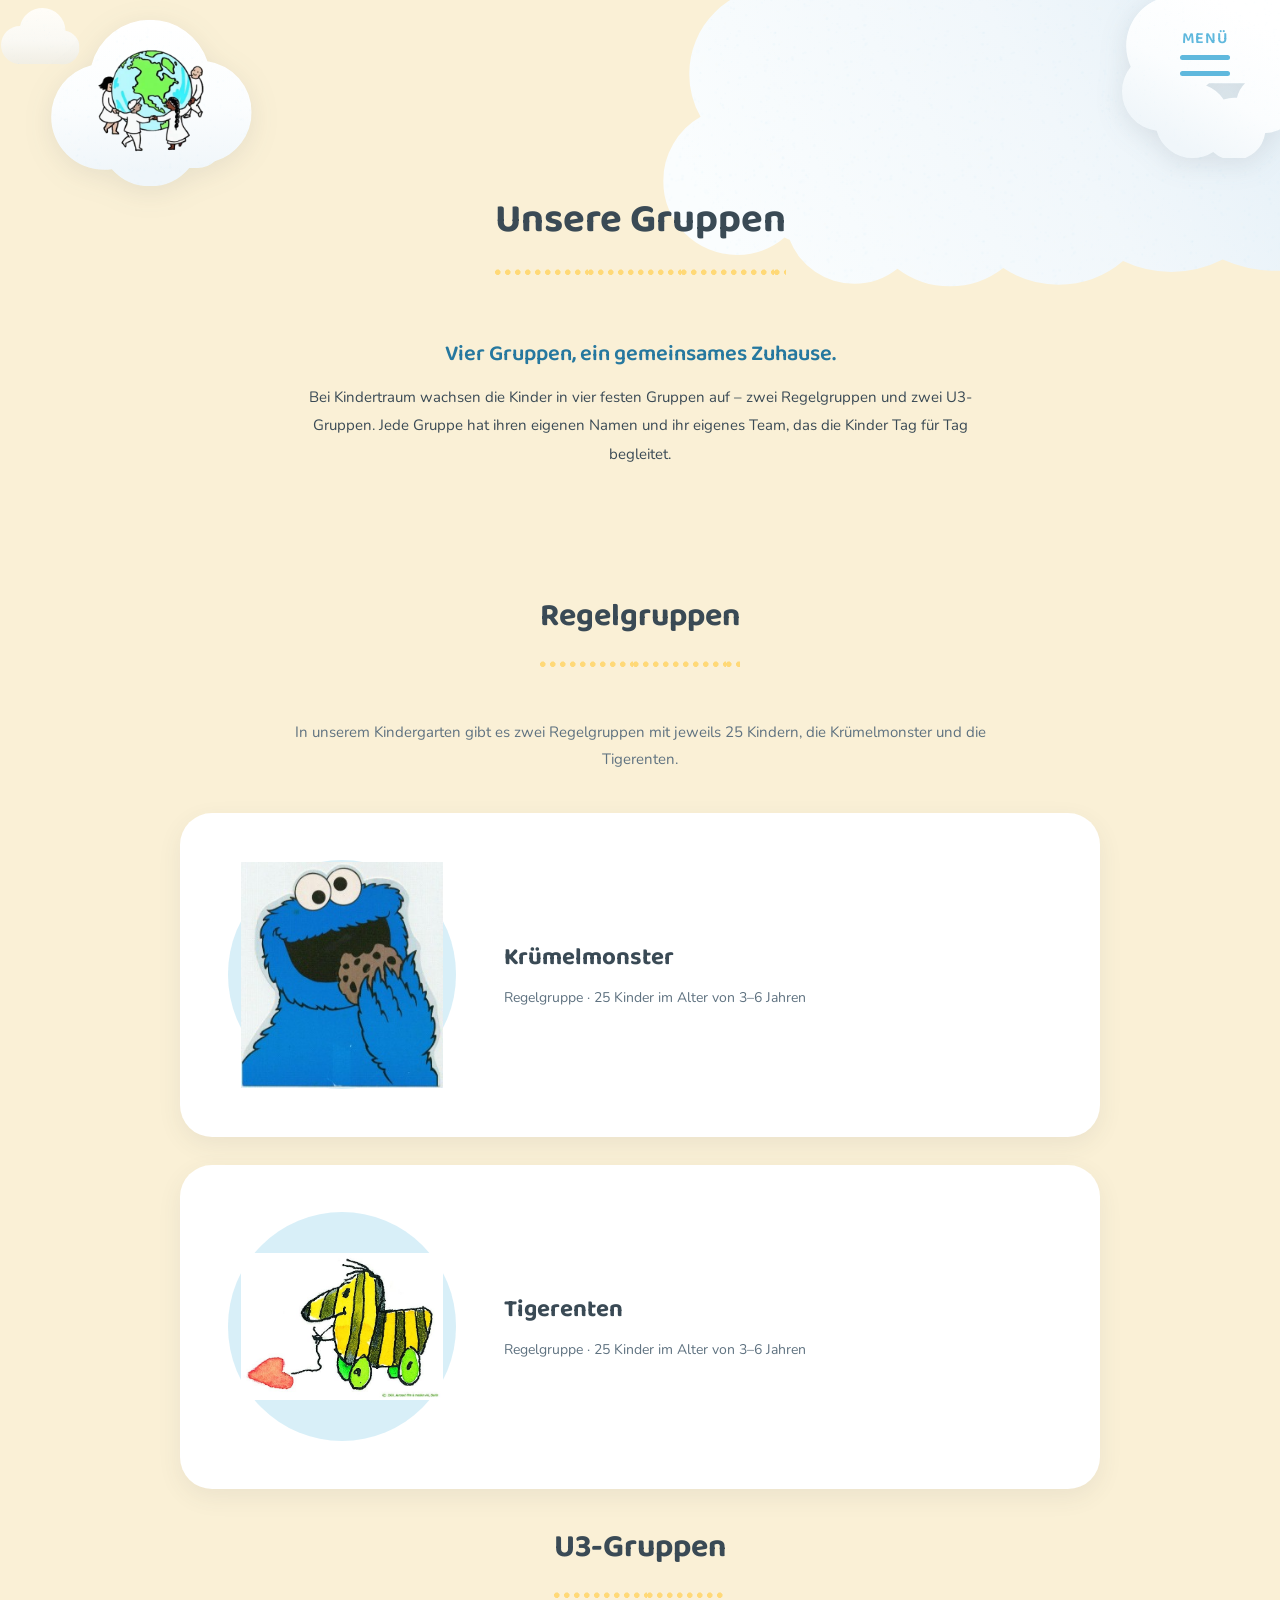
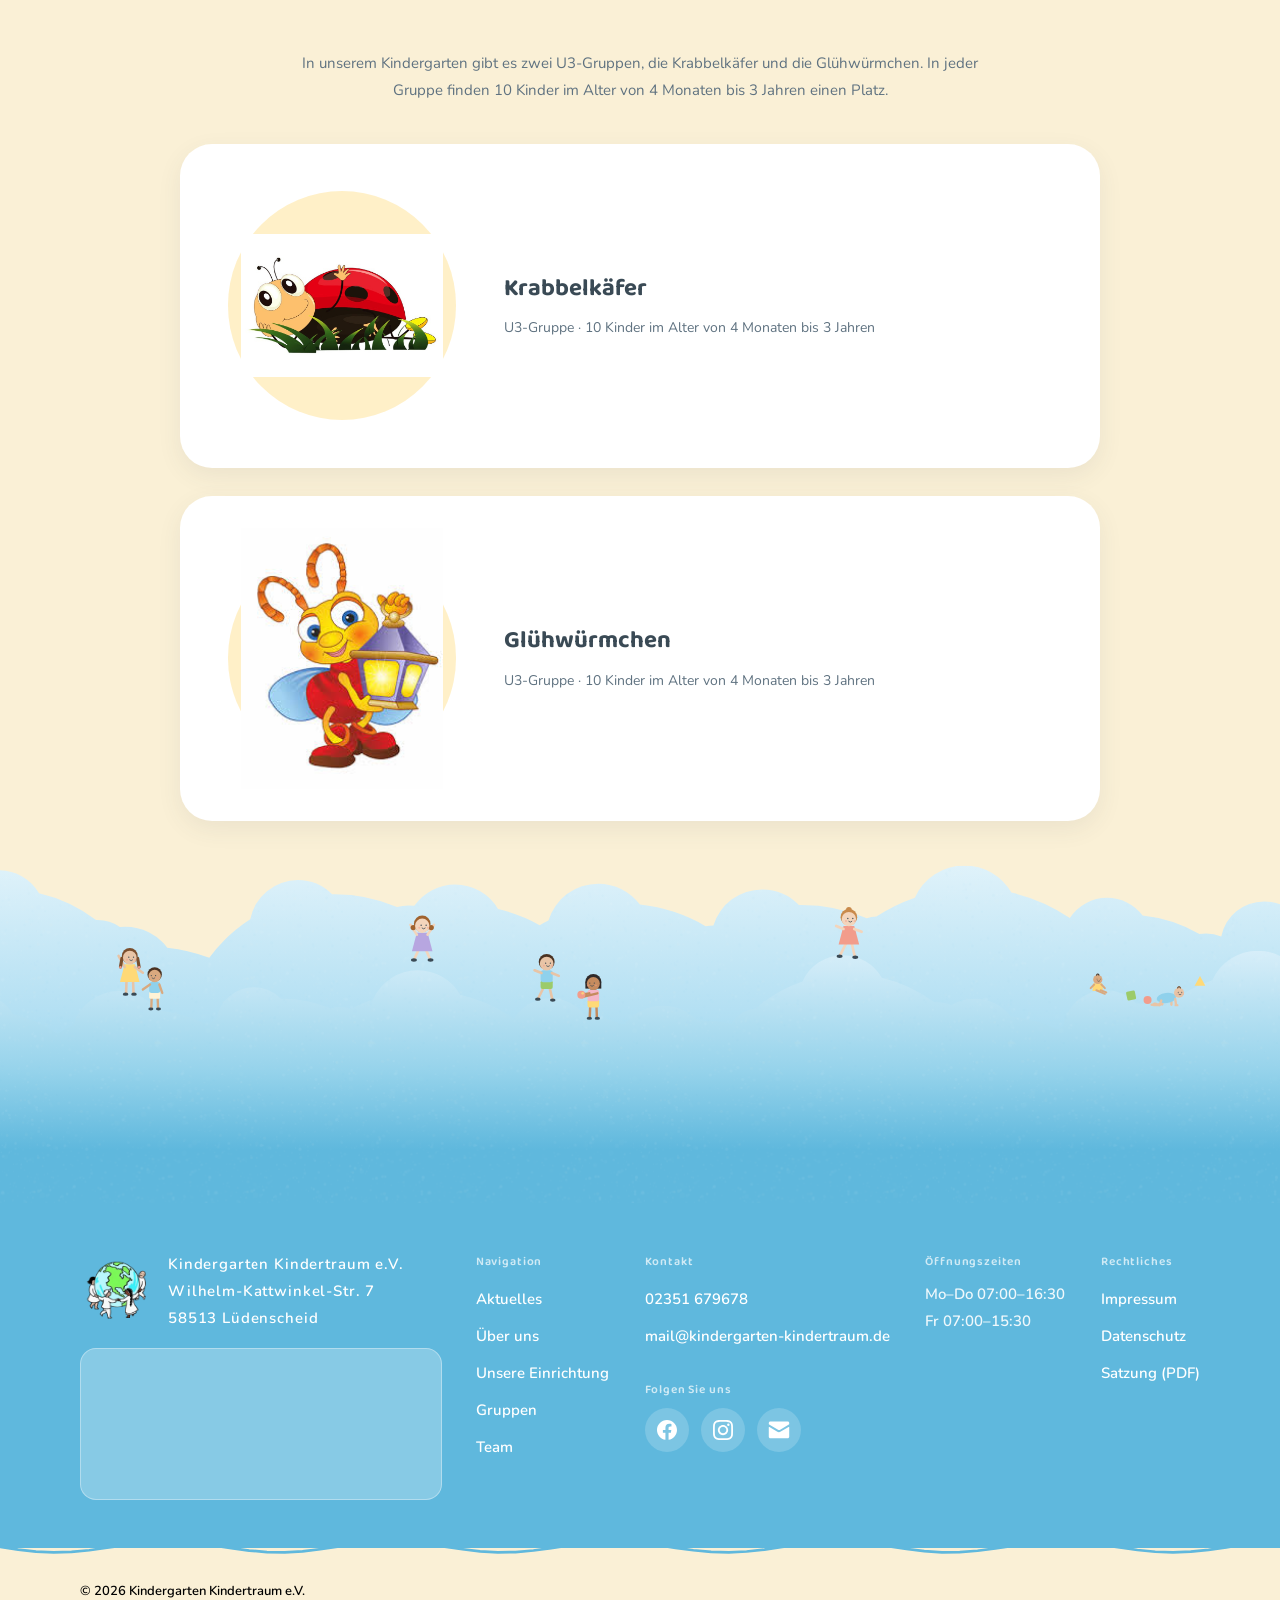
==== gruppen.html @ 6c8d8805 "Vorschau aktualisieren: neue Seite "Gruppen" + Navigation Co-Authored-By: Claude Sonnet 5 <noreply@a" ====
<!DOCTYPE html>
<html lang="de">
<head prefix="og: http://ogp.me/ns#">
<meta charset="utf-8">

<title>Unsere Gruppen | Kindergarten Kindertraum e.V. Lüdenscheid</title>

<meta name="viewport" content="width=device-width, minimum-scale=1, initial-scale=1">
<meta name="description" content="Die vier Gruppen des Kindergarten Kindertraum e.V. in Lüdenscheid: die Regelgruppen Krümelmonster und Tigerenten sowie die U3-Gruppen Krabbelkäfer und Glühwürmchen.">
<meta name="format-detection" content="telephone=no">

<meta property="og:title" content="Unsere Gruppen | Kindergarten Kindertraum e.V.">
<meta property="og:site_name" content="Kindergarten Kindertraum e.V.">
<meta property="og:description" content="Die vier Gruppen des Kindergarten Kindertraum e.V. in Lüdenscheid: die Regelgruppen Krümelmonster und Tigerenten sowie die U3-Gruppen Krabbelkäfer und Glühwürmchen.">
<meta property="og:type" content="website">
<meta property="og:locale" content="de_DE">

<link rel="preconnect" href="https://fonts.googleapis.com">
<link rel="preconnect" href="https://fonts.gstatic.com" crossorigin>
<link href="https://fonts.googleapis.com/css2?family=Baloo+2:wght@500;600;700&family=Nunito:wght@400;600;700&display=swap" rel="stylesheet">

<link rel="icon" type="image/png" href="assets/img/logo-still.png">

<!-- Vorlagen-CSS unverändert (base + about), danach die Kindertraum-Overrides -->
<link rel="stylesheet" type="text/css" media="all" href="assets/css/base.css">
<link rel="stylesheet" type="text/css" media="all" href="assets/css/page_about.css">
<link rel="stylesheet" type="text/css" media="all" href="assets/css/kindertraum.css">
<script src="assets/js/module_common.js"></script>
<script src="assets/js/kindertraum.js" defer></script>

</head>

<body>

<!-- ============================================================ -->
<!-- HEADER / Overlay-Menü  (WP-Template-Part: header)             -->
<!-- ============================================================ -->
<header id="Gh" class="Gh">
	<div class="Gh--inner">
		<div class="Gh__nav">
			<div class="Gh__nav-inner">
				<nav class="g-nav">
					<p class="symbol anm">
						<a href="index.html">
							<picture class="logo-motion"><source media="(prefers-reduced-motion: reduce)" srcset="assets/img/logo-still.png"><img src="assets/img/logo-animiert.webp" alt="Kindergarten Kindertraum e.V."></picture>
						</a>
					</p>
					<ul class="g-nav__list main">
						<li class="g-nav__li anm">
							<a href="index.html#news" class="g-nav__anchor">
								<span class="lbl">Aktuelles</span>
							</a>
						</li>
						<li class="g-nav__li anm">
							<a href="index.html#message" class="g-nav__anchor">
								<span class="lbl">Über uns</span>
							</a>
						</li>
						<li class="g-nav__li anm">
							<a href="unsere-einrichtung.html" class="g-nav__anchor">
								<span class="lbl">Unsere Einrichtung</span>
							</a>
						</li>
						<li class="g-nav__li anm current">
							<a href="gruppen.html" class="g-nav__anchor">
								<span class="lbl">Gruppen</span>
							</a>
						</li>
						<li class="g-nav__li anm">
							<a href="index.html#message" class="g-nav__anchor">
								<span class="lbl">Familienzentrum</span>
							</a>
						</li>
						<li class="g-nav__li anm">
							<a href="team.html" class="g-nav__anchor">
								<span class="lbl">Team</span>
							</a>
						</li>
					</ul>
					<ul class="g-nav__list sub anm">
						<li class="g-nav__li">
							<a href="index.html#homeMenu" class="g-nav__anchor">
								<span class="lbl">Kontakt</span>
							</a>
						</li>
						<li class="g-nav__li">
							<a href="#" class="g-nav__anchor">
								<span class="lbl">Datenschutz</span>
							</a>
						</li>
						<li class="g-nav__li">
							<a href="#" class="g-nav__anchor">
								<span class="lbl">Impressum</span>
							</a>
						</li>
						<li class="g-nav__li">
							<a href="https://kindergarten-kindertraum.de/wp-content/uploads/2018/04/Satzung-2015.pdf" target="_blank" rel="noopener" class="g-nav__anchor">
								<span class="lbl">Satzung</span>
							</a>
						</li>
					</ul>
				</nav>
			</div>
		</div>
	</div>
	<div class="site-subheader">
		<a href="index.html" class="site-subheader__anchor no-deco">
			<div class="logo-wrap" role="banner">
				<p class="site-name">
					<picture class="logo-motion"><source media="(prefers-reduced-motion: reduce)" srcset="assets/img/logo-still.png"><img src="assets/img/logo-animiert.webp" alt="Kindergarten Kindertraum e.V."></picture>
				</p>
			</div>
		</a>
	</div>
	<p class="menu__button">
		<a title="Menü" data-toggle-target="gh">
			<span class="menuButton__icon">
				<span class="btn__txt defaultTxt">Menü</span>
				<span class="btn__txt openTxt">Schließen</span>
				<span class="menuLineWrap">
					<span class="menu__line"></span>
				</span>
			</span>
		</a>
	</p>
	<div class="overlay_bk"></div>
</header>

<!-- ============================================================ -->
<!-- LOADER (nur Logo, weiches Fade – keine Buchstabenbilder)      -->
<!-- ============================================================ -->
<div class="loader-outer">
	<div class="loader">
		<div class="mark">
			<picture class="logo-motion"><source media="(prefers-reduced-motion: reduce)" srcset="assets/img/logo-still.png"><img src="assets/img/logo-animiert.webp" alt="" class="loader__logo"></picture>
		</div>
	</div>
</div>

<main id="main" class="main-wrapper" role="main">
	<div class="deco__tr"><img src="assets/img/clouds/cloud-deco-tr.svg" alt=""></div>
	<div class="deco__tl"><img src="assets/img/clouds/cloud-deco-tl.svg" alt=""></div>
	<div class="deco__ml"><img src="assets/img/clouds/cloud-small.svg" alt=""></div>
	<div class="local-contents">

		<!-- ============================================================ -->
		<!-- Seitentitel  (WP-Template-Part: page-title)                    -->
		<!-- ============================================================ -->
		<div class="pageTitleContents">
			<h1 class="contents__ttl h-ut">
				<span class="contents__ttl-txt">Unsere Gruppen</span>
			</h1>
		</div>

		<div class="team-intro w-state">
			<p class="team-intro__sub">Vier Gruppen, ein gemeinsames Zuhause.</p>
			<p class="team-intro__txt">Bei Kindertraum wachsen die Kinder in vier festen Gruppen auf – zwei Regelgruppen und zwei U3-Gruppen. Jede Gruppe hat ihren eigenen Namen und ihr eigenes Team, das die Kinder Tag für Tag begleitet.</p>
		</div>

		<div class="localContentWrap">

			<!-- ============================================================ -->
			<!-- 1. REGELGRUPPEN                                                -->
			<!-- ============================================================ -->
			<div id="regelgruppen" class="groupSection block c-section--m">
				<div class="team-section__head w-state">
					<h2 class="team-section__ttl h-ut"><span class="team-section__ttl-txt">Regelgruppen</span></h2>
					<p class="team-section__lead">In unserem Kindergarten gibt es zwei Regelgruppen mit jeweils 25 Kindern, die Krümelmonster und die Tigerenten.</p>
				</div>
				<ul class="groupList w-state">
					<li class="groupTile">
						<figure class="groupTile__fig">
							<img class="groupTile__img" src="assets/img/regelgruppe/kruemelmonster.jpg" alt="Krümelmonster">
						</figure>
						<div class="groupTile__body">
							<h3 class="groupTile__name">Krümelmonster</h3>
							<p class="groupTile__meta">Regelgruppe · 25 Kinder im Alter von 3–6 Jahren</p>
						</div>
					</li>
					<li class="groupTile">
						<figure class="groupTile__fig">
							<img class="groupTile__img" src="assets/img/regelgruppe/tigerente.jpg" alt="Tigerenten">
						</figure>
						<div class="groupTile__body">
							<h3 class="groupTile__name">Tigerenten</h3>
							<p class="groupTile__meta">Regelgruppe · 25 Kinder im Alter von 3–6 Jahren</p>
						</div>
					</li>
				</ul>
			</div>

			<!-- ============================================================ -->
			<!-- 2. U3-GRUPPEN                                                  -->
			<!-- ============================================================ -->
			<div id="u3-gruppen" class="groupSection block c-section--m">
				<div class="team-section__head w-state">
					<h2 class="team-section__ttl h-ut"><span class="team-section__ttl-txt">U3-Gruppen</span></h2>
					<p class="team-section__lead">In unserem Kindergarten gibt es zwei U3-Gruppen, die Krabbelkäfer und die Glühwürmchen. In jeder Gruppe finden 10 Kinder im Alter von 4 Monaten bis 3 Jahren einen Platz.</p>
				</div>
				<ul class="groupList w-state">
					<li class="groupTile groupTile--u3">
						<figure class="groupTile__fig">
							<img class="groupTile__img" src="assets/img/regelgruppe/krabbelkaefer.jpg" alt="Krabbelkäfer">
						</figure>
						<div class="groupTile__body">
							<h3 class="groupTile__name">Krabbelkäfer</h3>
							<p class="groupTile__meta">U3-Gruppe · 10 Kinder im Alter von 4 Monaten bis 3 Jahren</p>
						</div>
					</li>
					<li class="groupTile groupTile--u3">
						<figure class="groupTile__fig">
							<img class="groupTile__img" src="assets/img/regelgruppe/gluehwuermchen.jpg" alt="Glühwürmchen">
						</figure>
						<div class="groupTile__body">
							<h3 class="groupTile__name">Glühwürmchen</h3>
							<p class="groupTile__meta">U3-Gruppe · 10 Kinder im Alter von 4 Monaten bis 3 Jahren</p>
						</div>
					</li>
				</ul>
			</div>

		</div>
	</div>
</main>

<!-- ============================================================ -->
<!-- 5. FOOTER  (WP-Template-Part: footer)                          -->
<!-- ============================================================ -->
<footer id="Gf" class="Gf">
	<figure class="ftr-illust">
		<img src="assets/img/clouds/cloud-footer.svg" alt="">
	</figure>
	<div class="Gf__inner Gf__other w-state">
		<!-- Spalte 1: Kontakt (Logo + Adresse als Einheit, Öffnungszeiten, dezente Karte) -->
		<div class="Gf__layoutblock Gf__contact">
			<div class="Gf__identity">
				<a href="index.html" class="Gf-logo__anchor Gf-logo">
					<picture class="logo-motion"><source media="(prefers-reduced-motion: reduce)" srcset="assets/img/logo-still.png"><img src="assets/img/logo-animiert.webp" alt="Kindergarten Kindertraum e.V."></picture>
				</a>
				<div class="Gf__address-tbl"><p class="Gf__address-tbl__des">Kindergarten Kindertraum e.V.<br>Wilhelm-Kattwinkel-Str. 7<br>58513 Lüdenscheid</p></div>
			</div>
			<div class="Gf__map">
				<!-- Hinweis: Google-Maps-Einbettung lädt Daten von Google – vor Live-Schaltung an die Cookie-/Consent-Lösung koppeln. -->
				<iframe class="Gf__map-frame" src="https://www.google.com/maps?q=Wilhelm-Kattwinkel-Str.+7,+58513+L%C3%BCdenscheid&amp;hl=de&amp;z=16&amp;output=embed" title="Karte: Kindergarten Kindertraum e.V., Wilhelm-Kattwinkel-Str. 7, 58513 Lüdenscheid" loading="lazy" referrerpolicy="no-referrer-when-downgrade" allowfullscreen></iframe>
			</div>
		</div>
		<!-- Spalte 2: Navigation -->
		<div class="Gf__layoutblock Gf__nav">
			<p class="Gf__section-ttl">Navigation</p>
			<ul class="Gf__nav__list">
				<li class="Gf__nav__item"><a href="index.html#news" class="Gf__nav__anchor"><span class="lbl">Aktuelles</span></a></li>
				<li class="Gf__nav__item"><a href="index.html#message" class="Gf__nav__anchor"><span class="lbl">Über uns</span></a></li>
				<li class="Gf__nav__item"><a href="unsere-einrichtung.html" class="Gf__nav__anchor"><span class="lbl">Unsere Einrichtung</span></a></li>
				<li class="Gf__nav__item"><a href="gruppen.html" class="Gf__nav__anchor"><span class="lbl">Gruppen</span></a></li>
				<li class="Gf__nav__item"><a href="team.html" class="Gf__nav__anchor"><span class="lbl">Team</span></a></li>
			</ul>
		</div>
		<!-- Spalte 3: Kontakt -->
		<div class="Gf__layoutblock Gf__contactlinks">
			<p class="Gf__section-ttl">Kontakt</p>
			<ul class="Gf__nav__list">
				<li class="Gf__nav__item"><a href="tel:+492351679678" class="Gf__nav__anchor"><span class="lbl">02351 679678</span></a></li>
				<li class="Gf__nav__item"><a href="mailto:mail@kindergarten-kindertraum.de" class="Gf__nav__anchor"><span class="lbl">mail@<wbr>kindergarten-kindertraum.de</span></a></li>
			</ul>
			<p class="Gf__section-ttl Gf__section-ttl--follow">Folgen Sie uns</p>
			<span class="Gf__social">
				<a href="#" class="Gf__social-anchor" aria-label="Facebook (Platzhalter)"><i class="icon" data-icon="icon_sns_facebook"></i></a>
				<a href="#" class="Gf__social-anchor" aria-label="Instagram (Platzhalter)"><i class="icon" data-icon="icon_sns_instagram"></i></a>
				<a href="mailto:mail@kindergarten-kindertraum.de" class="Gf__social-anchor" aria-label="E-Mail"><i class="icon" data-icon="icon_share_mail"></i></a>
			</span>
		</div>
		<!-- Spalte 4: Öffnungszeiten -->
		<div class="Gf__layoutblock Gf__hoursblock">
			<p class="Gf__section-ttl">Öffnungszeiten</p>
			<p class="Gf__hours">Mo–Do 07:00–16:30<br>Fr 07:00–15:30</p>
		</div>
		<!-- Spalte 5: Rechtliches -->
		<div class="Gf__layoutblock Gf__legal">
			<p class="Gf__section-ttl">Rechtliches</p>
			<ul class="Gf__nav__list">
				<li class="Gf__nav__item"><a href="#" class="Gf__nav__anchor"><span class="lbl">Impressum</span></a></li>
				<li class="Gf__nav__item"><a href="#" class="Gf__nav__anchor"><span class="lbl">Datenschutz</span></a></li>
				<li class="Gf__nav__item"><a href="https://kindergarten-kindertraum.de/wp-content/uploads/2018/04/Satzung-2015.pdf" target="_blank" rel="noopener" class="Gf__nav__anchor"><span class="lbl">Satzung (PDF)</span></a></li>
			</ul>
		</div>
	</div>
	<div class="marquee-wrap typo-wrap">
		<div class="decorate-line">
			<img src="assets/img/clouds/cloud-line.svg" alt="">
		</div>
		<p class="typo-copy"><small>© 2026 Kindergarten Kindertraum e.V.</small></p>
	</div>
</footer>

</body>
</html>
---- assets/css/base.css ----
﻿@import url("rubik.css");@font-face{font-family:swiper-icons;src:url("data:application/font-woff;charset=utf-8;base64, [base64]//wADZ2x5ZgAAAywAAADMAAAD2MHtryVoZWFkAAABbAAAADAAAAA2E2+eoWhoZWEAAAGcAAAAHwAAACQC9gDzaG10eAAAAigAAAAZAAAArgJkABFsb2NhAAAC0AAAAFoAAABaFQAUGG1heHAAAAG8AAAAHwAAACAAcABAbmFtZQAAA/gAAAE5AAACXvFdBwlwb3N0AAAFNAAAAGIAAACE5s74hXjaY2BkYGAAYpf5Hu/j+W2+MnAzMYDAzaX6QjD6/4//Bxj5GA8AuRwMYGkAPywL13jaY2BkYGA88P8Agx4j+/8fQDYfA1AEBWgDAIB2BOoAeNpjYGRgYNBh4GdgYgABEMnIABJzYNADCQAACWgAsQB42mNgYfzCOIGBlYGB0YcxjYGBwR1Kf2WQZGhhYGBiYGVmgAFGBiQQkOaawtDAoMBQxXjg/wEGPcYDDA4wNUA2CCgwsAAAO4EL6gAAeNpj2M0gyAACqxgGNWBkZ2D4/wMA+xkDdgAAAHjaY2BgYGaAYBkGRgYQiAHyGMF8FgYHIM3DwMHABGQrMOgyWDLEM1T9/w8UBfEMgLzE////P/5//f/V/xv+r4eaAAeMbAxwIUYmIMHEgKYAYjUcsDAwsLKxc3BycfPw8jEQA/[base64]/uznmfPFBNODM2K7MTQ45YEAZqGP81AmGGcF3iPqOop0r1SPTaTbVkfUe4HXj97wYE+yNwWYxwWu4v1ugWHgo3S1XdZEVqWM7ET0cfnLGxWfkgR42o2PvWrDMBSFj/IHLaF0zKjRgdiVMwScNRAoWUoH78Y2icB/yIY09An6AH2Bdu/UB+yxopYshQiEvnvu0dURgDt8QeC8PDw7Fpji3fEA4z/PEJ6YOB5hKh4dj3EvXhxPqH/SKUY3rJ7srZ4FZnh1PMAtPhwP6fl2PMJMPDgeQ4rY8YT6Gzao0eAEA409DuggmTnFnOcSCiEiLMgxCiTI6Cq5DZUd3Qmp10vO0LaLTd2cjN4fOumlc7lUYbSQcZFkutRG7g6JKZKy0RmdLY680CDnEJ+UMkpFFe1RN7nxdVpXrC4aTtnaurOnYercZg2YVmLN/d/gczfEimrE/fs/bOuq29Zmn8tloORaXgZgGa78yO9/cnXm2BpaGvq25Dv9S4E9+5SIc9PqupJKhYFSSl47+Qcr1mYNAAAAeNptw0cKwkAAAMDZJA8Q7OUJvkLsPfZ6zFVERPy8qHh2YER+3i/BP83vIBLLySsoKimrqKqpa2hp6+jq6RsYGhmbmJqZSy0sraxtbO3sHRydnEMU4uR6yx7JJXveP7WrDycAAAAAAAH//wACeNpjYGRgYOABYhkgZgJCZgZNBkYGLQZtIJsFLMYAAAw3ALgAeNolizEKgDAQBCchRbC2sFER0YD6qVQiBCv/H9ezGI6Z5XBAw8CBK/m5iQQVauVbXLnOrMZv2oLdKFa8Pjuru2hJzGabmOSLzNMzvutpB3N42mNgZGBg4GKQYzBhYMxJLMlj4GBgAYow/P/PAJJhLM6sSoWKfWCAAwDAjgbRAAB42mNgYGBkAIIbCZo5IPrmUn0hGA0AO8EFTQAA") format("woff");font-weight:400;font-style:normal}:root{--swiper-theme-color:#007aff}.swiper-container{margin-left:auto;margin-right:auto;position:relative;overflow:hidden;list-style:none;padding:0;z-index:1}.swiper-container-vertical>.swiper-wrapper{flex-direction:column}.swiper-wrapper{position:relative;width:100%;height:100%;z-index:1;display:flex;transition-property:transform;box-sizing:content-box}.swiper-container-android .swiper-slide,.swiper-wrapper{transform:translate3d(0px, 0, 0)}.swiper-container-multirow>.swiper-wrapper{flex-wrap:wrap}.swiper-container-multirow-column>.swiper-wrapper{flex-wrap:wrap;flex-direction:column}.swiper-container-free-mode>.swiper-wrapper{transition-timing-function:ease-out;margin:0 auto}.swiper-slide{flex-shrink:0;width:100%;height:100%;position:relative;transition-property:transform}.swiper-slide-invisible-blank{visibility:hidden}.swiper-container-autoheight,.swiper-container-autoheight .swiper-slide{height:auto}.swiper-container-autoheight .swiper-wrapper{align-items:flex-start;transition-property:transform,height}.swiper-container-3d{perspective:1200px}.swiper-container-3d .swiper-cube-shadow,.swiper-container-3d .swiper-slide,.swiper-container-3d .swiper-slide-shadow-bottom,.swiper-container-3d .swiper-slide-shadow-left,.swiper-container-3d .swiper-slide-shadow-right,.swiper-container-3d .swiper-slide-shadow-top,.swiper-container-3d .swiper-wrapper{transform-style:preserve-3d}.swiper-container-3d .swiper-slide-shadow-bottom,.swiper-container-3d .swiper-slide-shadow-left,.swiper-container-3d .swiper-slide-shadow-right,.swiper-container-3d .swiper-slide-shadow-top{position:absolute;left:0;top:0;width:100%;height:100%;pointer-events:none;z-index:10}.swiper-container-3d .swiper-slide-shadow-left{background-image:linear-gradient(to left, rgba(0,0,0,0.5), transparent)}.swiper-container-3d .swiper-slide-shadow-right{background-image:linear-gradient(to right, rgba(0,0,0,0.5), transparent)}.swiper-container-3d .swiper-slide-shadow-top{background-image:linear-gradient(to top, rgba(0,0,0,0.5), transparent)}.swiper-container-3d .swiper-slide-shadow-bottom{background-image:linear-gradient(to bottom, rgba(0,0,0,0.5), transparent)}.swiper-container-css-mode>.swiper-wrapper{overflow:auto;scrollbar-width:none;-ms-overflow-style:none}.swiper-container-css-mode>.swiper-wrapper::-webkit-scrollbar{display:none}.swiper-container-css-mode>.swiper-wrapper>.swiper-slide{scroll-snap-align:start start}.swiper-container-horizontal.swiper-container-css-mode>.swiper-wrapper{scroll-snap-type:x mandatory}.swiper-container-vertical.swiper-container-css-mode>.swiper-wrapper{scroll-snap-type:y mandatory}:root{--swiper-navigation-size:44px}.swiper-button-next,.swiper-button-prev{position:absolute;top:50%;width:calc(var(--swiper-navigation-size)/ 44 * 27);height:var(--swiper-navigation-size);margin-top:calc(-1 * var(--swiper-navigation-size)/ 2);z-index:10;cursor:pointer;display:flex;align-items:center;justify-content:center;color:var(--swiper-navigation-color, var(--swiper-theme-color))}.swiper-button-next.swiper-button-disabled,.swiper-button-prev.swiper-button-disabled{opacity:.35;cursor:auto;pointer-events:none}.swiper-button-next:after,.swiper-button-prev:after{font-family:swiper-icons;font-size:var(--swiper-navigation-size);text-transform:none !important;letter-spacing:0;text-transform:none;font-variant:initial;line-height:1}.swiper-button-prev,.swiper-container-rtl .swiper-button-next{left:10px;right:auto}.swiper-button-prev:after,.swiper-container-rtl .swiper-button-next:after{content:'prev'}.swiper-button-next,.swiper-container-rtl .swiper-button-prev{right:10px;left:auto}.swiper-button-next:after,.swiper-container-rtl .swiper-button-prev:after{content:'next'}.swiper-button-next.swiper-button-white,.swiper-button-prev.swiper-button-white{--swiper-navigation-color:#ffffff}.swiper-button-next.swiper-button-black,.swiper-button-prev.swiper-button-black{--swiper-navigation-color:#000000}.swiper-button-lock{display:none}.swiper-pagination{position:absolute;text-align:center;transition:.3s opacity;transform:translate3d(0, 0, 0);z-index:10}.swiper-pagination.swiper-pagination-hidden{opacity:0}.swiper-container-horizontal>.swiper-pagination-bullets,.swiper-pagination-custom,.swiper-pagination-fraction{bottom:10px;left:0;width:100%}.swiper-pagination-bullets-dynamic{overflow:hidden;font-size:0}.swiper-pagination-bullets-dynamic .swiper-pagination-bullet{transform:scale(0.33);position:relative}.swiper-pagination-bullets-dynamic .swiper-pagination-bullet-active{transform:scale(1)}.swiper-pagination-bullets-dynamic .swiper-pagination-bullet-active-main{transform:scale(1)}.swiper-pagination-bullets-dynamic .swiper-pagination-bullet-active-prev{transform:scale(0.66)}.swiper-pagination-bullets-dynamic .swiper-pagination-bullet-active-prev-prev{transform:scale(0.33)}.swiper-pagination-bullets-dynamic .swiper-pagination-bullet-active-next{transform:scale(0.66)}.swiper-pagination-bullets-dynamic .swiper-pagination-bullet-active-next-next{transform:scale(0.33)}.swiper-pagination-bullet{width:8px;height:8px;display:inline-block;border-radius:100%;background:#000;opacity:.2}button.swiper-pagination-bullet{border:none;margin:0;padding:0;box-shadow:none;-webkit-appearance:none;-moz-appearance:none;appearance:none}.swiper-pagination-clickable .swiper-pagination-bullet{cursor:pointer}.swiper-pagination-bullet-active{opacity:1;background:var(--swiper-pagination-color, var(--swiper-theme-color))}.swiper-container-vertical>.swiper-pagination-bullets{right:10px;top:50%;transform:translate3d(0px, -50%, 0)}.swiper-container-vertical>.swiper-pagination-bullets .swiper-pagination-bullet{margin:6px 0;display:block}.swiper-container-vertical>.swiper-pagination-bullets.swiper-pagination-bullets-dynamic{top:50%;transform:translateY(-50%);width:8px}.swiper-container-vertical>.swiper-pagination-bullets.swiper-pagination-bullets-dynamic .swiper-pagination-bullet{display:inline-block;transition:.2s transform,.2s top}.swiper-container-horizontal>.swiper-pagination-bullets .swiper-pagination-bullet{margin:0 4px}.swiper-container-horizontal>.swiper-pagination-bullets.swiper-pagination-bullets-dynamic{left:50%;transform:translateX(-50%);white-space:nowrap}.swiper-container-horizontal>.swiper-pagination-bullets.swiper-pagination-bullets-dynamic .swiper-pagination-bullet{transition:.2s transform,.2s left}.swiper-container-horizontal.swiper-container-rtl>.swiper-pagination-bullets-dynamic .swiper-pagination-bullet{transition:.2s transform,.2s right}.swiper-pagination-progressbar{background:rgba(0,0,0,0.25);position:absolute}.swiper-pagination-progressbar .swiper-pagination-progressbar-fill{background:var(--swiper-pagination-color, var(--swiper-theme-color));position:absolute;left:0;top:0;width:100%;height:100%;transform:scale(0);transform-origin:left top}.swiper-container-rtl .swiper-pagination-progressbar .swiper-pagination-progressbar-fill{transform-origin:right top}.swiper-container-horizontal>.swiper-pagination-progressbar,.swiper-container-vertical>.swiper-pagination-progressbar.swiper-pagination-progressbar-opposite{width:100%;height:4px;left:0;top:0}.swiper-container-horizontal>.swiper-pagination-progressbar.swiper-pagination-progressbar-opposite,.swiper-container-vertical>.swiper-pagination-progressbar{width:4px;height:100%;left:0;top:0}.swiper-pagination-white{--swiper-pagination-color:#ffffff}.swiper-pagination-black{--swiper-pagination-color:#000000}.swiper-pagination-lock{display:none}.swiper-scrollbar{border-radius:10px;position:relative;-ms-touch-action:none;background:rgba(0,0,0,0.1)}.swiper-container-horizontal>.swiper-scrollbar{position:absolute;left:1%;bottom:3px;z-index:50;height:5px;width:98%}.swiper-container-vertical>.swiper-scrollbar{position:absolute;right:3px;top:1%;z-index:50;width:5px;height:98%}.swiper-scrollbar-drag{height:100%;width:100%;position:relative;background:rgba(0,0,0,0.5);border-radius:10px;left:0;top:0}.swiper-scrollbar-cursor-drag{cursor:move}.swiper-scrollbar-lock{display:none}.swiper-zoom-container{width:100%;height:100%;display:flex;justify-content:center;align-items:center;text-align:center}.swiper-zoom-container>canvas,.swiper-zoom-container>img,.swiper-zoom-container>svg{max-width:100%;max-height:100%;object-fit:contain}.swiper-slide-zoomed{cursor:move}.swiper-lazy-preloader{width:42px;height:42px;position:absolute;left:50%;top:50%;margin-left:-21px;margin-top:-21px;z-index:10;transform-origin:50%;animation:swiper-preloader-spin 1s infinite linear;box-sizing:border-box;border:4px solid var(--swiper-preloader-color, var(--swiper-theme-color));border-radius:50%;border-top-color:transparent}.swiper-lazy-preloader-white{--swiper-preloader-color:#fff}.swiper-lazy-preloader-black{--swiper-preloader-color:#000}@keyframes swiper-preloader-spin{100%{transform:rotate(360deg)}}.swiper-container .swiper-notification{position:absolute;left:0;top:0;pointer-events:none;opacity:0;z-index:-1000}.swiper-container-fade.swiper-container-free-mode .swiper-slide{transition-timing-function:ease-out}.swiper-container-fade .swiper-slide{pointer-events:none;transition-property:opacity}.swiper-container-fade .swiper-slide .swiper-slide{pointer-events:none}.swiper-container-fade .swiper-slide-active,.swiper-container-fade .swiper-slide-active .swiper-slide-active{pointer-events:auto}.swiper-container-cube{overflow:visible}.swiper-container-cube .swiper-slide{pointer-events:none;-webkit-backface-visibility:hidden;backface-visibility:hidden;z-index:1;visibility:hidden;transform-origin:0 0;width:100%;height:100%}.swiper-container-cube .swiper-slide .swiper-slide{pointer-events:none}.swiper-container-cube.swiper-container-rtl .swiper-slide{transform-origin:100% 0}.swiper-container-cube .swiper-slide-active,.swiper-container-cube .swiper-slide-active .swiper-slide-active{pointer-events:auto}.swiper-container-cube .swiper-slide-active,.swiper-container-cube .swiper-slide-next,.swiper-container-cube .swiper-slide-next+.swiper-slide,.swiper-container-cube .swiper-slide-prev{pointer-events:auto;visibility:visible}.swiper-container-cube .swiper-slide-shadow-bottom,.swiper-container-cube .swiper-slide-shadow-left,.swiper-container-cube .swiper-slide-shadow-right,.swiper-container-cube .swiper-slide-shadow-top{z-index:0;-webkit-backface-visibility:hidden;backface-visibility:hidden}.swiper-container-cube .swiper-cube-shadow{position:absolute;left:0;bottom:0px;width:100%;height:100%;background:#000;opacity:.6;-webkit-filter:blur(50px);filter:blur(50px);z-index:0}.swiper-container-flip{overflow:visible}.swiper-container-flip .swiper-slide{pointer-events:none;-webkit-backface-visibility:hidden;backface-visibility:hidden;z-index:1}.swiper-container-flip .swiper-slide .swiper-slide{pointer-events:none}.swiper-container-flip .swiper-slide-active,.swiper-container-flip .swiper-slide-active .swiper-slide-active{pointer-events:auto}.swiper-container-flip .swiper-slide-shadow-bottom,.swiper-container-flip .swiper-slide-shadow-left,.swiper-container-flip .swiper-slide-shadow-right,.swiper-container-flip .swiper-slide-shadow-top{z-index:0;-webkit-backface-visibility:hidden;backface-visibility:hidden}/*! normalize.css v8.0.1 | MIT License | github.com/necolas/normalize.css */html{line-height:1.15;-webkit-text-size-adjust:100%}body{margin:0}main{display:block}h1{font-size:2em;margin:0.67em 0}hr{box-sizing:content-box;height:0;overflow:visible}pre{font-family:monospace, monospace;font-size:1em}a{background-color:transparent}abbr[title]{border-bottom:none;text-decoration:underline;text-decoration:underline dotted}b,strong{font-weight:bolder}code,kbd,samp{font-family:monospace, monospace;font-size:1em}small{font-size:80%}sub,sup{font-size:75%;line-height:0;position:relative;vertical-align:baseline}sub{bottom:-0.25em}sup{top:-0.5em}img{border-style:none}button,input,optgroup,select,textarea{font-family:inherit;font-size:100%;line-height:1.15;margin:0}button,input{overflow:visible}button,select{text-transform:none}button,[type="button"],[type="reset"],[type="submit"]{-webkit-appearance:button}button::-moz-focus-inner,[type="button"]::-moz-focus-inner,[type="reset"]::-moz-focus-inner,[type="submit"]::-moz-focus-inner{border-style:none;padding:0}button:-moz-focusring,[type="button"]:-moz-focusring,[type="reset"]:-moz-focusring,[type="submit"]:-moz-focusring{outline:1px dotted ButtonText}fieldset{padding:0.35em 0.75em 0.625em}legend{box-sizing:border-box;color:inherit;display:table;max-width:100%;padding:0;white-space:normal}progress{vertical-align:baseline}textarea{overflow:auto}[type="checkbox"],[type="radio"]{box-sizing:border-box;padding:0}[type="number"]::-webkit-inner-spin-button,[type="number"]::-webkit-outer-spin-button{height:auto}[type="search"]{-webkit-appearance:textfield;outline-offset:-2px}[type="search"]::-webkit-search-decoration{-webkit-appearance:none}::-webkit-file-upload-button{-webkit-appearance:button;font:inherit}details{display:block}summary{display:list-item}template{display:none}[hidden]{display:none}@font-face{font-family:Yu Gothic;src:local("Yu Gothic Medium");font-weight:400}@font-face{font-family:Yu Gothic;src:local("Yu Gothic Bold");font-weight:700}:root{--color-link:#f8b500;--color-main:#000;--color-ttl:#2c2929;--color-txt:#2c2929;--color-weak:#555555;--color-hover:#abcd03;--color-accent1:#f8b500;--color-accent2:#abcd03;--color-accent-bg:#f8b500;--color-bg:#ffffff;--color-defaultBg:url(../img/common/bg.png) repeat top left/10px 10px;--round-out-corner-LT:url("data:image/svg+xml;charset=utf8,%3C%3Fxml%20version%3D%221.0%22%20encoding%3D%22utf-8%22%3F%3E%3Csvg%20version%3D%221.1%22%20id%3D%22%E3%83%AC%E3%82%A4%E3%83%A4%E3%83%BC1%22%20xmlns%3D%22http%3A%2F%2Fwww.w3.org%2F2000%2Fsvg%22%20x%3D%220px%22%20y%3D%220px%22%20viewBox%3D%220%200%2040%2040%22%20style%3D%22enable-background%3Anew%200%200%2040%2040%3B%22%20xml%3Aspace%3D%22preserve%22%3E%3Cstyle%20type%3D%22text%2Fcss%22%3E%20.st0%7Bfill%3A%23F9F8D0%3B%7D%3C%2Fstyle%3E%3Cpath%20class%3D%22st0%22%20d%3D%22M40%2C0H0v40C0%2C17.9%2C17.9%2C0%2C40%2C0z%22%2F%3E%3C%2Fsvg%3E");--round-out-corner-LB:url("data:image/svg+xml;charset=utf8,%3C%3Fxml%20version%3D%221.0%22%20encoding%3D%22utf-8%22%3F%3E%3Csvg%20version%3D%221.1%22%20id%3D%22%E3%83%AC%E3%82%A4%E3%83%A4%E3%83%BC1%22%20xmlns%3D%22http%3A%2F%2Fwww.w3.org%2F2000%2Fsvg%22%20x%3D%220px%22%20y%3D%220px%22%20viewBox%3D%220%200%2040%2040%22%20style%3D%22enable-background%3Anew%200%200%2040%2040%3B%22%20xml%3Aspace%3D%22preserve%22%3E%3Cstyle%20type%3D%22text%2Fcss%22%3E%20.st0%7Bfill%3A%23F9F8D0%3B%7D%3C%2Fstyle%3E%3Cpath%20class%3D%22st0%22%20d%3D%22M40%2C40H0V0C0%2C22.1%2C17.9%2C40%2C40%2C40z%22%2F%3E%3C%2Fsvg%3E");--round-out-corner-RB:url("data:image/svg+xml;charset=utf8,%3C%3Fxml%20version%3D%221.0%22%20encoding%3D%22utf-8%22%3F%3E%3Csvg%20version%3D%221.1%22%20id%3D%22%E3%83%AC%E3%82%A4%E3%83%A4%E3%83%BC1%22%20xmlns%3D%22http%3A%2F%2Fwww.w3.org%2F2000%2Fsvg%22%20x%3D%220px%22%20y%3D%220px%22%20viewBox%3D%220%200%2040%2040%22%20style%3D%22enable-background%3Anew%200%200%2040%2040%3B%22%20xml%3Aspace%3D%22preserve%22%3E%3Cstyle%20type%3D%22text%2Fcss%22%3E%20.st0%7Bfill%3A%23F9F8D0%3B%7D%3C%2Fstyle%3E%3Cpath%20class%3D%22st0%22%20d%3D%22M0%2C40h40V0C40%2C22.1%2C22.1%2C40%2C0%2C40z%22%2F%3E%3C%2Fsvg%3E");--round-out-corner-LT-wt:url("data:image/svg+xml;charset=utf8,%3C%3Fxml%20version%3D%221.0%22%20encoding%3D%22utf-8%22%3F%3E%3Csvg%20version%3D%221.1%22%20id%3D%22%E3%83%AC%E3%82%A4%E3%83%A4%E3%83%BC1%22%20xmlns%3D%22http%3A%2F%2Fwww.w3.org%2F2000%2Fsvg%22%20x%3D%220px%22%20y%3D%220px%22%20viewBox%3D%220%200%2040%2040%22%20style%3D%22enable-background%3Anew%200%200%2040%2040%3B%22%20xml%3Aspace%3D%22preserve%22%3E%3Cstyle%20type%3D%22text%2Fcss%22%3E%20.st0%7Bfill%3A%23FFFFFF%3B%7D%3C%2Fstyle%3E%3Cpath%20class%3D%22st0%22%20d%3D%22M40%2C0H0v40C0%2C17.9%2C17.9%2C0%2C40%2C0z%22%2F%3E%3C%2Fsvg%3E");--round-out-corner-LB-wt:url("data:image/svg+xml;charset=utf8,%3C%3Fxml%20version%3D%221.0%22%20encoding%3D%22utf-8%22%3F%3E%3Csvg%20version%3D%221.1%22%20id%3D%22%E3%83%AC%E3%82%A4%E3%83%A4%E3%83%BC1%22%20xmlns%3D%22http%3A%2F%2Fwww.w3.org%2F2000%2Fsvg%22%20x%3D%220px%22%20y%3D%220px%22%20viewBox%3D%220%200%2040%2040%22%20style%3D%22enable-background%3Anew%200%200%2040%2040%3B%22%20xml%3Aspace%3D%22preserve%22%3E%3Cstyle%20type%3D%22text%2Fcss%22%3E%20.st0%7Bfill%3A%23FFFFFF%3B%7D%3C%2Fstyle%3E%3Cpath%20class%3D%22st0%22%20d%3D%22M40%2C40H0V0C0%2C22.1%2C17.9%2C40%2C40%2C40z%22%2F%3E%3C%2Fsvg%3E");--round-out-corner-RT-wt:url("data:image/svg+xml;charset=utf8,%3C%3Fxml%20version%3D%221.0%22%20encoding%3D%22utf-8%22%3F%3E%3Csvg%20version%3D%221.1%22%20id%3D%22%E3%83%AC%E3%82%A4%E3%83%A4%E3%83%BC1%22%20xmlns%3D%22http%3A%2F%2Fwww.w3.org%2F2000%2Fsvg%22%20x%3D%220px%22%20y%3D%220px%22%20viewBox%3D%220%200%2040%2040%22%20style%3D%22enable-background%3Anew%200%200%2040%2040%3B%22%20xml%3Aspace%3D%22preserve%22%3E%3Cstyle%20type%3D%22text%2Fcss%22%3E%20.st0%7Bfill%3A%23FFFFFF%3B%7D%3C%2Fstyle%3E%3Cpath%20class%3D%22st0%22%20d%3D%22M0%2C0l40%2C0v40C40%2C17.9%2C22.1%2C0%2C0%2C0z%22%2F%3E%3C%2Fsvg%3E");--round-out-corner-RB-wt:url("data:image/svg+xml;charset=utf8,%3C%3Fxml%20version%3D%221.0%22%20encoding%3D%22utf-8%22%3F%3E%3Csvg%20version%3D%221.1%22%20id%3D%22%E3%83%AC%E3%82%A4%E3%83%A4%E3%83%BC1%22%20xmlns%3D%22http%3A%2F%2Fwww.w3.org%2F2000%2Fsvg%22%20x%3D%220px%22%20y%3D%220px%22%20viewBox%3D%220%200%2040%2040%22%20style%3D%22enable-background%3Anew%200%200%2040%2040%3B%22%20xml%3Aspace%3D%22preserve%22%3E%3Cstyle%20type%3D%22text%2Fcss%22%3E%20.st0%7Bfill%3A%23FFFFFF%3B%7D%3C%2Fstyle%3E%3Cpath%20class%3D%22st0%22%20d%3D%22M0%2C40h40V0C40%2C22.1%2C22.1%2C40%2C0%2C40z%22%2F%3E%3C%2Fsvg%3E");--scrollbar-width:0px;--contents-width:0px;--wcalc-gap:30px;--wcalc-window-side-width:calc((100vw - var(--scrollbar-width) - 1440px) / 2);--wcalc2-1:calc((((100% - (var(--wcalc-gap) * 1)) / 2) * 1) + (var(--wcalc-gap) * 0));--wcalc3-1:calc((((100% - (var(--wcalc-gap) * 2)) / 3) * 1) + (var(--wcalc-gap) * 0));--wcalc3-2:calc((((100% - (var(--wcalc-gap) * 2)) / 3) * 2) + (var(--wcalc-gap) * 1));--wcalc4-1:calc((((100% - (var(--wcalc-gap) * 3)) / 4) * 1) + (var(--wcalc-gap) * 0));--wcalc4-2:calc((((100% - (var(--wcalc-gap) * 3)) / 4) * 2) + (var(--wcalc-gap) * 1));--wcalc4-3:calc((((100% - (var(--wcalc-gap) * 3)) / 4) * 3) + (var(--wcalc-gap) * 2));--wcalc5-1:calc((((100% - (var(--wcalc-gap) * 4)) / 5) * 1) + (var(--wcalc-gap) * 0));--wcalc5-2:calc((((100% - (var(--wcalc-gap) * 4)) / 5) * 2) + (var(--wcalc-gap) * 1));--wcalc5-3:calc((((100% - (var(--wcalc-gap) * 4)) / 5) * 3) + (var(--wcalc-gap) * 2));--wcalc5-4:calc((((100% - (var(--wcalc-gap) * 4)) / 5) * 4) + (var(--wcalc-gap) * 3));--wcalc6-1:calc((((100% - (var(--wcalc-gap) * 5)) / 6) * 1) + (var(--wcalc-gap) * 0));--wcalc6-2:calc((((100% - (var(--wcalc-gap) * 5)) / 6) * 2) + (var(--wcalc-gap) * 1));--wcalc6-3:calc((((100% - (var(--wcalc-gap) * 5)) / 6) * 3) + (var(--wcalc-gap) * 2));--wcalc6-4:calc((((100% - (var(--wcalc-gap) * 5)) / 6) * 4) + (var(--wcalc-gap) * 3));--wcalc6-5:calc((((100% - (var(--wcalc-gap) * 5)) / 6) * 5) + (var(--wcalc-gap) * 4));--wcalc7-1:calc((((100% - (var(--wcalc-gap) * 6)) / 7) * 1) + (var(--wcalc-gap) * 0));--wcalc7-2:calc((((100% - (var(--wcalc-gap) * 6)) / 7) * 2) + (var(--wcalc-gap) * 1));--wcalc7-3:calc((((100% - (var(--wcalc-gap) * 6)) / 7) * 3) + (var(--wcalc-gap) * 2));--wcalc7-4:calc((((100% - (var(--wcalc-gap) * 6)) / 7) * 4) + (var(--wcalc-gap) * 3));--wcalc7-5:calc((((100% - (var(--wcalc-gap) * 6)) / 7) * 5) + (var(--wcalc-gap) * 4));--wcalc7-6:calc((((100% - (var(--wcalc-gap) * 6)) / 7) * 6) + (var(--wcalc-gap) * 5));--wcalc8-1:calc((((100% - (var(--wcalc-gap) * 7)) / 8) * 1) + (var(--wcalc-gap) * 0));--wcalc8-2:calc((((100% - (var(--wcalc-gap) * 7)) / 8) * 2) + (var(--wcalc-gap) * 1));--wcalc8-3:calc((((100% - (var(--wcalc-gap) * 7)) / 8) * 3) + (var(--wcalc-gap) * 2));--wcalc8-4:calc((((100% - (var(--wcalc-gap) * 7)) / 8) * 4) + (var(--wcalc-gap) * 3));--wcalc8-5:calc((((100% - (var(--wcalc-gap) * 7)) / 8) * 5) + (var(--wcalc-gap) * 4));--wcalc8-6:calc((((100% - (var(--wcalc-gap) * 7)) / 8) * 6) + (var(--wcalc-gap) * 5));--wcalc8-7:calc((((100% - (var(--wcalc-gap) * 7)) / 8) * 7) + (var(--wcalc-gap) * 6));--wcalc9-1:calc((((100% - (var(--wcalc-gap) * 8)) / 9) * 1) + (var(--wcalc-gap) * 0));--wcalc9-2:calc((((100% - (var(--wcalc-gap) * 8)) / 9) * 2) + (var(--wcalc-gap) * 1));--wcalc9-3:calc((((100% - (var(--wcalc-gap) * 8)) / 9) * 3) + (var(--wcalc-gap) * 2));--wcalc9-4:calc((((100% - (var(--wcalc-gap) * 8)) / 9) * 4) + (var(--wcalc-gap) * 3));--wcalc9-5:calc((((100% - (var(--wcalc-gap) * 8)) / 9) * 5) + (var(--wcalc-gap) * 4));--wcalc9-6:calc((((100% - (var(--wcalc-gap) * 8)) / 9) * 6) + (var(--wcalc-gap) * 5));--wcalc9-7:calc((((100% - (var(--wcalc-gap) * 8)) / 9) * 7) + (var(--wcalc-gap) * 6));--wcalc9-8:calc((((100% - (var(--wcalc-gap) * 8)) / 9) * 8) + (var(--wcalc-gap) * 7));--wcalc10-1:calc((((100% - (var(--wcalc-gap) * 9)) / 10) * 1) + (var(--wcalc-gap) * 0));--wcalc10-2:calc((((100% - (var(--wcalc-gap) * 9)) / 10) * 2) + (var(--wcalc-gap) * 1));--wcalc10-3:calc((((100% - (var(--wcalc-gap) * 9)) / 10) * 3) + (var(--wcalc-gap) * 2));--wcalc10-4:calc((((100% - (var(--wcalc-gap) * 9)) / 10) * 4) + (var(--wcalc-gap) * 3));--wcalc10-5:calc((((100% - (var(--wcalc-gap) * 9)) / 10) * 5) + (var(--wcalc-gap) * 4));--wcalc10-6:calc((((100% - (var(--wcalc-gap) * 9)) / 10) * 6) + (var(--wcalc-gap) * 5));--wcalc10-7:calc((((100% - (var(--wcalc-gap) * 9)) / 10) * 7) + (var(--wcalc-gap) * 6));--wcalc10-8:calc((((100% - (var(--wcalc-gap) * 9)) / 10) * 8) + (var(--wcalc-gap) * 7));--wcalc10-9:calc((((100% - (var(--wcalc-gap) * 9)) / 10) * 9) + (var(--wcalc-gap) * 8));--wcalc11-1:calc((((100% - (var(--wcalc-gap) * 10)) / 11) * 1) + (var(--wcalc-gap) * 0));--wcalc11-2:calc((((100% - (var(--wcalc-gap) * 10)) / 11) * 2) + (var(--wcalc-gap) * 1));--wcalc11-3:calc((((100% - (var(--wcalc-gap) * 10)) / 11) * 3) + (var(--wcalc-gap) * 2));--wcalc11-4:calc((((100% - (var(--wcalc-gap) * 10)) / 11) * 4) + (var(--wcalc-gap) * 3));--wcalc11-5:calc((((100% - (var(--wcalc-gap) * 10)) / 11) * 5) + (var(--wcalc-gap) * 4));--wcalc11-6:calc((((100% - (var(--wcalc-gap) * 10)) / 11) * 6) + (var(--wcalc-gap) * 5));--wcalc11-7:calc((((100% - (var(--wcalc-gap) * 10)) / 11) * 7) + (var(--wcalc-gap) * 6));--wcalc11-8:calc((((100% - (var(--wcalc-gap) * 10)) / 11) * 8) + (var(--wcalc-gap) * 7));--wcalc11-9:calc((((100% - (var(--wcalc-gap) * 10)) / 11) * 9) + (var(--wcalc-gap) * 8));--wcalc11-10:calc((((100% - (var(--wcalc-gap) * 10)) / 11) * 10) + (var(--wcalc-gap) * 9));--wcalc12-1:calc((((100% - (var(--wcalc-gap) * 11)) / 12) * 1) + (var(--wcalc-gap) * 0));--wcalc12-2:calc((((100% - (var(--wcalc-gap) * 11)) / 12) * 2) + (var(--wcalc-gap) * 1));--wcalc12-3:calc((((100% - (var(--wcalc-gap) * 11)) / 12) * 3) + (var(--wcalc-gap) * 2));--wcalc12-4:calc((((100% - (var(--wcalc-gap) * 11)) / 12) * 4) + (var(--wcalc-gap) * 3));--wcalc12-5:calc((((100% - (var(--wcalc-gap) * 11)) / 12) * 5) + (var(--wcalc-gap) * 4));--wcalc12-6:calc((((100% - (var(--wcalc-gap) * 11)) / 12) * 6) + (var(--wcalc-gap) * 5));--wcalc12-7:calc((((100% - (var(--wcalc-gap) * 11)) / 12) * 7) + (var(--wcalc-gap) * 6));--wcalc12-8:calc((((100% - (var(--wcalc-gap) * 11)) / 12) * 8) + (var(--wcalc-gap) * 7));--wcalc12-9:calc((((100% - (var(--wcalc-gap) * 11)) / 12) * 9) + (var(--wcalc-gap) * 8));--wcalc12-10:calc((((100% - (var(--wcalc-gap) * 11)) / 12) * 10) + (var(--wcalc-gap) * 9));--wcalc12-11:calc((((100% - (var(--wcalc-gap) * 11)) / 12) * 11) + (var(--wcalc-gap) * 10))}html{font-size:62.5%;height:100%}body{height:100%;margin:0;padding:0;background:url(../img/common/bg.png) repeat top left/10px 10px}main{width:100%;height:auto}a{color:inherit;-webkit-tap-highlight-color:rgba(0,0,0,0.3)}a:hover{text-decoration-color:inherit;color:var(--color-link);opacity:1 !important}h1,h2,h3,h4,h5,h6{margin-bottom:0;font-weight:400;font-size:inherit;line-height:1.65}abbr[title],dfn[title]{border:none;text-decoration:none}main a{color:inherit;-webkit-tap-highlight-color:rgba(0,0,0,0.3);border-bottom:1px solid currentColor;text-decoration:none;transition:.3s ease}main a[href^="tel"]{text-decoration:underline}main a[href$=".png"]::after,main a[href$=".gif"]::after,main a[href$=".jpg"]::after,main a[href$=".jpeg"]::after{display:none}main a:hover{text-decoration-color:inherit;text-decoration:none;color:var(--color-hover);opacity:1 !important}menu{margin:0;padding:0}button{-webkit-appearance:none;-moz-appearance:none;appearance:none;padding:10px 20px;box-sizing:border-box;border:1px solid rgba(0,0,0,0.3);border-radius:3px;background-color:transparent;cursor:pointer;color:inherit;transition:all 0.2s ease-out}button:hover{background-color:var(--color-accent2) !important}p{margin-bottom:0}pre{margin-bottom:0}dl{margin-bottom:0}ul{margin-bottom:0}ol{margin-bottom:0;list-style:decimal;padding-left:1em}hr{height:0;margin:2em 0;border:none;border-top:1px solid rgba(0,0,0,0.1)}img{width:100%}.document-container h1,.document-container h2,.document-container h3,.document-container h4,.document-container h5,.document-container h6{margin:0 0 0.5em;line-height:1.5;font-size:125%;font-weight:bold}.document-container section>*:last-child{margin-bottom:0}.document-container p{line-height:2;min-height:1em;margin:1.5em 0}.document-container p:first-child{margin-top:0}.document-container ol,.document-container ul{margin:1.5em 0;padding-left:1.25em;box-sizing:border-box}.document-container ol{list-style-type:decimal}.document-container ul{list-style-type:disc}.document-container ul ul,.document-container ul ol,.document-container ol ul,.document-container ol ul{margin-top:0.5em}.document-container li{line-height:1.6;margin-top:0.75em}.document-container li:first-child{margin-top:0}.document-container dl{margin:1.5em 0}.document-container dt{font-weight:600;margin-bottom:0.5em}.document-container dd{margin-left:20px;margin-bottom:0.5em}.document-container dd+dt{margin-top:1.5em}.document-container blockquote{position:relative;margin:1.5em 0;padding:2em;box-sizing:border-box}.document-container blockquote::before{position:absolute;content:"\201C";left:0;top:-0.25em;font-size:3em;opacity:0.3}.document-container hr{margin:2em 0;border:none;border-bottom:1px solid rgba(0,0,0,0.1)}.document-container pre{overflow-x:scroll;width:100%;margin:2em 0}.document-container q{margin:1.5em 0.5em;quotes:"\201C" "\201D"}.document-container q:before{content:open-quote}.document-container q:after{content:close-quote}.document-container strong{font-weight:bolder}.document-container em{font-style:italic}.document-container a{display:inline-block;text-decoration:underline}.document-container a [data-icon="icon_file-pdf"]{vertical-align:text-bottom}.document-container img{width:auto;height:auto;max-width:100%}.document-container iframe{width:100%}.document-container table{width:100%;margin:1.5em 0;border:1px solid rgba(0,0,0,0.1)}.document-container tr{border-top:1px solid rgba(0,0,0,0.1)}.document-container tr:first-child{border-top:none}.document-container th{padding:1em;border-right:1px solid rgba(0,0,0,0.1)}.document-container td{padding:1em}.mp-form-header{margin-bottom:40px;font-size:1.4rem}.mp-input-container{margin-bottom:30px}.mp-input-table{margin-bottom:15px}@media screen and (min-width: 768px){.mp-input-table{margin-bottom:20px}}.input-lbl{display:flex;align-items:center;padding-bottom:5px;font-weight:bold}.required .input-lbl:before{content:"*";color:#f89200;text-indent:0;margin-right:5px;font-size:12px}.mp-input-container .input-lbl{display:block}@media screen and (min-width: 768px){.input-lbl{padding:10px 0}}.mp-input-table>.input-lbl+.input-elm{flex-grow:1;width:100%;padding-left:0}.input-elm>*:first-child{margin-top:0}.input-elm .error-message{display:block;padding:0.75em 0 0}.input-grp{margin:0 0 10px;padding-left:0;display:flex;flex-wrap:wrap;align-items:center}.input-grp:last-child{margin-bottom:0}.input-grp--list{display:flex;flex-wrap:wrap}.input-grp--list>*{width:150px;width:calc(25% - 20px);min-width:150px;max-width:190px}.input-grp--v-list>*{border-top:1px dashed rgba(0,0,0,0.1)}.input--large-control{font-size:1.4rem}.input--large-control .control-item>label{display:flex;align-items:center;padding:20px 0}.input--large-control .control-item .control{margin-right:20px;margin-left:20px}.input--large-control .lbl{flex-basis:calc(100% - 180px)}.input--large-control .control-item:not(.current) label{font-weight:400}.input--large-control .current-item{flex-basis:120px;margin:0;font-size:1.25rem;text-align:right}.input--large-control .current-item .icon{width:36px;height:36px}.input--large-control .input-grp__aside{width:630px;margin:0 0 0 auto;padding:10px 0;box-sizing:border-box}.input--large-control label+.input-grp__aside{width:630px;margin:0 0 0 auto}.input--large-control .input-grp__aside .mp-input-container{margin-bottom:20px}.input--large-control .input-grp__aside .control{margin-left:0 !important}.input-note{margin:10px 0;color:#333;font-size:1.05rem;line-height:1.5}.input-note:first-child{margin-top:0;padding-top:7px}.input-note:last-child{margin-bottom:0}@media screen and (min-width: 1280px){.input-note{font-size:1.2rem}}.mp-input{margin-right:10px}.mp-input:last-child{margin-right:0}.mp-input-unit{margin-left:5px;margin-right:5px}.mp-input--10px{width:10px}.mp-input--20px{width:20px}.mp-input--30px{width:30px}.mp-input--40px{width:40px}.mp-input--50px{width:50px}.mp-input--60px{width:60px}.mp-input--70px{width:70px}.mp-input--80px{width:80px}.mp-input--90px{width:90px}.mp-input--100px{width:100px}.mp-input--110px{width:110px}.mp-input--120px{width:120px}.mp-input--130px{width:130px}.mp-input--140px{width:140px}.mp-input--150px{width:150px}.mp-input--160px{width:160px}.mp-input--170px{width:170px}.mp-input--180px{width:180px}.mp-input--190px{width:190px}.mp-input--200px{width:200px}.mp-input--220px{width:220px}.mp-input--240px{width:240px}.mp-input--250px{width:250px}.mp-input--260px{width:260px}.mp-input--270px{width:270px}.mp-input--280px{width:280px}.mp-input--290px{width:290px}.mp-input--300px{width:300px}.mp-input--10p{width:10%}.mp-input--20p{width:20%}.mp-input--30p{width:30%}.mp-input--40p{width:40%}.mp-input--50p{width:50%}.mp-input--60p{width:60%}.mp-input--70p{width:70%}.mp-input--80p{width:80%}.mp-input--90p{width:90%}.mp-input--100p{width:100%}.mp-input--1em{width:1em}.mp-input--2em{width:2em}.mp-input--3em{width:3em}.mp-input--4em{width:4em}.mp-input--5em{width:5em}.mp-input--6em{width:6em}.mp-input--7em{width:7em}.mp-input--8em{width:8em}.mp-input--9em{width:9em}.mp-input--10em{width:10em}.mp-textarea{min-height:10em}.mp-form-footer{display:flex;justify-content:center}.mp-form-footer .paging{display:flex;align-items:center;justify-content:center;list-style:none;margin:0;padding:0}.mp-form-footer .paging .btn .icon{width:30px;height:30px}.mp-form-footer .paging__item{display:flex;align-items:center;margin:0 20px}.mp-form-footer .paging>*:first-child{margin-left:0}.mp-form-footer .paging>*:last-child{margin-right:0}.mp-btn--add{display:flex;justify-content:flex-start;margin:-20px 0;padding:20px 0;font-weight:400;border-radius:3px;box-sizing:border-box;text-decoration:none}.mp-btn--add:before,.mp-btn--add:after{display:none}.mp-btn--add:hover{text-decoration:none;background:rgba(67,139,236,0.1) !important}.mp-btn--add-outer{margin-bottom:30px}.filter input,.filter textarea,.filter select{font-size:100%}.mp-confirm-table{display:block;width:100%}.mp-confirm-table tr{display:block}.mp-confirm-table th{display:block;width:180px;padding:10px 10px 0 0;box-sizing:border-box;text-align:left;font-size:1.1rem;font-weight:400;color:#999;vertical-align:baseline}.mp-confirm-table td{display:block;padding:0 0 10px 0;box-sizing:border-box;font-size:1.3rem;font-weight:500;vertical-align:baseline;border-bottom:1px solid rgba(0,0,0,0.15)}.mp-status-preview{margin-bottom:40px;padding:20px 0}.mp-status-preview .mp-confirm-table{font-weight:normal}.mp-status-preview .mp-confirm-table th{font-weight:normal;font-size:1.3rem;color:#555;width:150px}.mp-status-preview .mp-confirm-table td{font-weight:300;font-size:1.3rem;color:#555}.mp-status-preview .mp-confirm-table .txt{display:block;margin-bottom:0.5em}.mp-status-preview .mp-confirm-table .btn{position:absolute;right:0;top:10px}@media screen and (min-width: 768px){.mp-confirm-table{display:table}.mp-confirm-table tr{display:table-row}.mp-confirm-table th{display:table-cell;padding:10px 10px 10px 0;font-size:1.3rem}.mp-confirm-table td{display:table-cell;padding:10px 0;font-size:1.5rem;border-bottom:none}}:root{--input-color-main:#302e2e;--input-color-main-bg:#6581c033;--input-color-main-active:#f00;--input-error:#ff0000;--input-error-bg:#ff000033}input,textarea,select{-webkit-appearance:none;-moz-appearance:none;appearance:none;padding:10px 15px;outline:solid transparent;box-sizing:border-box;border-radius:5px;background-color:#fff;font-family:inherit;font-size:1.6rem;transition:0.2s ease;transition-property:background, color, opacity;line-height:1.5;border:none;background-color:#fff;width:100%}input:hover,textarea:hover,select:hover{border-color:var(--color-main)}input:focus,textarea:focus,select:focus{border-color:var(--input-color-main) !important}input[readonly],textarea[readonly],select[readonly]{border:1px solid rgba(0,0,0,0.25) !important;box-shadow:none;background-image:none;-webkit-appearance:none;-moz-appearance:none;appearance:none}input[readonly]:hover,textarea[readonly]:hover,select[readonly]:hover{border-color:rgba(0,0,0,0.5)}input[readonly]:focus,textarea[readonly]:focus,select[readonly]:focus{border-color:rgba(0,0,0,0.5);box-shadow:none !important}.archive__select{position:relative}input:focus::-webkit-input-placeholder,textarea:focus::-webkit-input-placeholder{color:transparent}input:focus::-moz-placeholder,textarea:focus::-moz-placeholder{color:transparent}input:focus:-ms-input-placeholder,textarea:focus:-ms-input-placeholder{color:transparent}input:valid,textarea:valid{background-color:#000}input:invalid,textarea:invalid{box-shadow:none}input:disabled,textarea:disabled,option:disabled,optgroup:disabled,select:disabled:disabled{background:#f1f1f1;border:1px solid transparent !important;cursor:not-allowed}::-webkit-input-placeholder{color:rgba(248,181,0,0.7)}::-moz-placeholder{color:rgba(248,181,0,0.7)}:-ms-input-placeholder{color:rgba(248,181,0,0.7)}.control-group{margin:7px 0;padding:0}.control-group .control-item{display:inline-block;margin-right:20px;margin-bottom:10px;white-space:nowrap}@media screen and (min-width: 768px){.control-group .control-item{margin-right:30px}}[type=radio],[type=checkbox]{display:none}[type=radio]+label,[type=checkbox]+label{position:relative;display:inline-flex;align-items:center;font-weight:600;cursor:pointer}[type=radio]+label .control,[type=checkbox]+label .control{position:relative;display:inline-block;flex-shrink:0;width:20px;height:20px;margin-right:10px;border:2px solid rgba(0,0,0,0.5);box-sizing:border-box;vertical-align:middle;transition:all 0.2s ease}[type=radio]+label .control::before,[type=radio]+label .control::after,[type=checkbox]+label .control::before,[type=checkbox]+label .control::after{position:absolute;content:"";display:inline-block;top:0;right:0;left:0;bottom:0;margin:auto;box-sizing:border-box;transition:all 0.2s ease-in-out}[type=radio]+label .control::before,[type=checkbox]+label .control::before{display:none}[type=radio]+label:hover,[type=checkbox]+label:hover{color:#000}[type=radio]+label:hover .control,[type=checkbox]+label:hover .control{border:2px solid #000}[type=radio]:checked+label .control,[type=checkbox]:checked+label .control{border:2px solid var(--input-color-main);opacity:1;color:#000;opacity:1}[type=radio]:checked+label .control::after,[type=checkbox]:checked+label .control::after{color:#000;opacity:1}[type=radio]+label .control{border-radius:50%}[type=radio]+label .control::after{width:62.5%;height:62.5%;background:var(--input-color-main);transform:scale(0, 0);border-radius:50%}[type=radio]:checked+label .control::after{background:var(--input-color-main);transform:scale(1, 1);transition-timing-function:cubic-bezier(0, 0.8, 0.5, 2)}[type=checkbox]+label .control{border-radius:3px}[type=checkbox]+label .control::after{top:-15%;width:30%;height:90%;border-right:2px solid #FFF;border-bottom:2px solid #FFF;transform:scale(0, 0) rotate(45deg)}[type=checkbox]:checked+label .control{background:var(--input-color-main)}[type=checkbox]:checked+label .control::after{transform:scale(1, 1) rotate(45deg);transition-timing-function:cubic-bezier(0, 0.8, 0.5, 2)}[type=radio]:disabled+label,[type=checkbox]:disabled+label{cursor:not-allowed}[type=radio]:disabled+label:hover,[type=checkbox]:disabled+label:hover{color:inherit}[type=radio]:disabled+label .control,[type=checkbox]:disabled+label .control{border-color:#ccc;background-color:#ccc}[type=radio]:disabled+label:hover .control,[type=checkbox]:disabled+label:hover .control{border-color:#ccc;background-color:#ccc}[type=radio]:disabled+label .control,[type=checkbox]:disabled+label .control{background:#ccc;border-color:#ccc}[type=radio]:disabled+label .control::after{background:#fff}[type=checkbox]:disabled+label .control::after{background:#ccc;border-color:#fff}.error[type=radio]+label .control::after{background-color:var(--input-error)}.error[type=radio]:checked+label .control::after{background-color:var(--input-error)}.error[type=radio]:checked+label .control{border-color:var(--input-error)}.error[type=checkbox]:checked+label .control{background-color:var(--input-error)}.error[type=checkbox]:checked:checked+label .control{background-color:var(--input-error)}.error[type=checkbox]:checked:checked+label .control{border-color:var(--input-error)}[type=file]{font-size:1.2rem;padding:5px 0;border:none;-webkit-appearance:none;-moz-appearance:none;appearance:none}[type=file]:hover::before{border-color:black}[type=file]:disabled{color:#ccc;background-color:transparent}.error[type=file]{background-color:transparent}[type=file]+label .control:after{background:#fff}.input--file{position:relative}.input--file input[type="file"]{display:none;border:none;padding:0}.input--file__label{display:inline-block;padding:0.25em 1em;border-radius:5px;box-sizing:border-box;background-color:rgba(0,0,0,0.3);border:none;cursor:pointer;white-space:nowrap}.input--file.-selected .input--file__label{display:none}.input--file__props-wrapper{display:flex;align-items:center}.input--file__props{display:inline-block;box-sizing:border-box;border-bottom:1px solid #000;padding:0.25em 0;white-space:nowrap;text-overflow:ellipsis;display:inline-block;overflow:hidden;overflow-y:visible}.input--file__props:empty{border:none;display:block;padding:0}.input--file__remove{position:relative;display:none;border-radius:5px;border-radius:50%;padding:0;box-sizing:border-box;background-color:#7e7e7e;cursor:pointer}.input--file__remove:before,.input--file__remove:after{position:absolute;top:0;left:0;right:0;bottom:0;display:block;width:10px;height:1px;margin:auto;background-color:#fff;transform-origin:50% 50%;content:""}.input--file__remove:before{transform:rotate(45deg)}.input--file__remove:after{transform:rotate(-45deg)}.input--file__remove.active{display:block;width:18px;height:18px;margin:0 0 0 0.5em;transition:background-color 0.2s ease-in-out}.input--file__remove.active:hover{background-color:#333}.input--file__errorfield{padding:0.25em 0;color:var(--input-error)}.input--file__errorfield:empty{padding:0}.input--file input[type="file"]:invalid ~ .input--file__label,.input--file input[type="file"].error ~ .input--file__label{background-color:var(--input-error-bg);color:var(--input-error)}.input--file input[type="file"]:invalid ~ .input--file__props-wrapper .input--file input[type="file"].error ~ .input--file__props-wrapper .input--file__remove{background-color:var(--input-error)}.input--file input[type="file"]:disabled ~ .input--file__label{color:#999;background-color:#ccc;cursor:not-allowed}[type=color]{width:80px;height:40px;border-radius:10px;border-width:2px;padding:5px;box-sizing:border-box;cursor:pointer;-webkit-appearance:none;-moz-appearance:none;appearance:none}[type=color]::-webkit-color-swatch-wrapper{padding:0}[type=color]::-webkit-color-swatch{border:none;border-radius:5px}[type=color]:disabled{opacity:0.5}[type=color].error{background-color:transparent}[type=range]{width:100%;height:40px;padding:0;border:none;cursor:pointer;background:transparent;-webkit-appearance:range;-moz-appearance:range;appearance:range}[type=range]::-webkit-slider-runnable-track{width:100%;height:5px;background:rgba(0,0,0,0.15);border-radius:5px;border:none}[type=range]::-moz-range-track{width:100%;height:5px;background:rgba(0,0,0,0.15);border-radius:5px;border:none}[type=range]::-ms-track{width:100%;height:5px;background:rgba(0,0,0,0.15);border-radius:5px;border:none}[type=range]::-ms-fill-upper{background:rgba(0,0,0,0.1)}[type=range]::-ms-fill-lower{background:rgba(0,0,0,0.1)}[type=range]::-webkit-slider-thumb{background:var(--input-color-main);box-shadow:5px 5px 10px rgba(0,0,0,0.2);border:none;height:40px;width:10px;margin-top:-18px;border-radius:5px;-webkit-appearance:none;transition:0.2s ease-out;transition-property:box-shadow, transform, width}[type=range]::-moz-range-thumb{background:var(--input-color-main);box-shadow:5px 5px 10px rgba(0,0,0,0.2);border:none;height:40px;width:10px;border-radius:5px;transition:0.2s ease-out;transition-property:box-shadow, transform, width}[type=range]::-ms-thumb{background:#000;border:none;height:40px;width:10px;border-radius:5px}[type=range]:valid{background:transparent}[type=range]:focus{border:none !important;box-shadow:none !important}[type=range]:hover{background:transparent}[type=range]:hover::-moz-range-thumb{box-shadow:10px 10px 15px rgba(0,0,0,0.25)}[type=range]:hover::-webkit-slider-thumb{box-shadow:10px 10px 15px rgba(0,0,0,0.25)}[type=range]:hover::-ms-track{background:var(--input-color-main-bg)}[type=range]:disabled{background:transparent}[type=range]:disabled::-webkit-slider-runnable-track{background:rgba(0,0,0,0.1)}[type=range]:disabled::-moz-range-track{background:rgba(0,0,0,0.1)}[type=range]:disabled::-ms-track{background:rgba(0,0,0,0.1)}[type=range]:disabled::-webkit-slider-thumb{box-shadow:0 0 0 rgba(0,0,0,0.2);background:#ccc;cursor:not-allowed}[type=range]:disabled::-moz-range-thumb{box-shadow:0 0 0 rgba(0,0,0,0.2);background:#ccc;cursor:not-allowed}[type=range]:disabled::-ms-thumb{background:#ccc;cursor:not-allowed}[type=range].error{background:transparent}[type=range].error::-webkit-slider-runnable-track{background-color:var(--input-error-bg)}[type=range].error::-moz-range-track{background-color:var(--input-error-bg)}[type=range].error::-ms-track{background-color:var(--input-error-bg)}[type=range].error::-moz-range-thumb{background-color:var(--input-error);box-shadow:5px 5px 10px var(--input-error-bg)}[type=range].error::-webkit-slider-thumb{background-color:var(--input-error);box-shadow:5px 5px 10px var(--input-error-bg)}[type=range].error::-ms-thumb{background-color:var(--input-error)}[type=search]{border-radius:60px;-webkit-appearance:none;-moz-appearance:none;appearance:none}[type=reset],[type=reset]:valid{cursor:pointer}[type=submit],[type=submit]:valid{color:#fff;background-color:#000;cursor:pointer}[type=submit].btn::before,[type=submit]:valid.btn::before{opacity:0}[type=submit].btn:hover::before,[type=submit]:valid.btn:hover::before{opacity:0}[type=submit].error,[type=submit]:valid.error{color:#fff;background-color:var(--input-error)}[type=image],[type=image]:valid{color:#fff;background-color:#000}[type=image].error,[type=image]:valid.error{color:#fff;background-color:var(--input-error)}.input-toggle[type=checkbox]{display:none}.input-toggle[type=checkbox]+label{position:relative;width:50px;height:20px;background:#aeaeae;border-radius:10px;text-align:left;cursor:pointer;display:block;transition:0.3s cubic-bezier(0.03, 0.48, 0.43, 1.18);-webkit-tap-highlight-color:transparent;tap-highlight-color:transparent}.input-toggle[type=checkbox]+label::after{position:absolute;display:inline-block;width:20px;height:20px;background:#fff;box-shadow:0 2px 3px rgba(0,0,0,0.25);border-radius:100%;-webkit-transform:translateX(0) scale(1.5);-ms-transform:translateX(0) scale(1.5);transform:translateX(0) scale(1.5);transition:0.3s cubic-bezier(0.65, 0.05, 0.36, 1);transition-property:background, transform;content:''}.input-toggle[type=checkbox]:checked+label{background:var(--input-color-main-active)}.input-toggle[type=checkbox]:checked+label::after{background:var(--input-color-main);transform:translateX(30px) scale(1.5)}.input-toggle[type=checkbox].error:checked+label{background-color:var(--input-error-bg)}.input-toggle[type=checkbox].error:checked+label::after{background-color:var(--input-error);transform:translateX(30px) scale(1.5)}.input--select-wrap{position:relative}.input--select-wrap::before{content:"";position:absolute;width:0;height:0;right:10px;top:calc(50% + 5px);transform:translateY(-50%);opacity:0.6;z-index:2;transition:0.2s ease;pointer-events:none;border-top:6px solid var(--color-accent1);border-right:4px solid transparent;border-bottom:6px solid transparent;border-left:4px solid transparent}.input--select-wrap:hover::before{opacity:1}.input--select-wrap:hover:disabled::before{color:rgba(0,0,0,0.3)}.input--select-wrap select{position:relative;z-index:1;padding-right:30px}.input--select-wrap:has(.error)::before{color:var(--input-error)}.msie .input--select-wrap::before{display:none}.msie .input--select-wrap select{padding-right:10px}progress{-webkit-appearance:none;-moz-appearance:none;appearance:none;border:none;width:100%;height:20px;color:var(--input-color-main)}progress::-webkit-progress-bar{background-color:#e5e5e5}progress::-webkit-progress-value{background:var(--input-color-main)}progress::-moz-progress-bar{background:var(--input-color-main)}meter{display:block;margin-top:10px;border:none;width:100%;height:20px;background:#e5e5e5;outline:none}meter::-webkit-meter-bar{background:#e5e5e5}meter::-webkit-meter-optimum-value{background:#7dc400;border-radius:0}meter::-webkit-meter-suboptimum-value{background:#ffad43;border-radius:0}meter::-webkit-meter-even-less-good-value{background:#ff5050;border-radius:0}meter:-moz-meter-optimum::-moz-meter-bar{background:#7dc400}meter:-moz-meter-sub-optimum::-moz-meter-bar{background:#ffad43}meter:-moz-meter-sub-sub-optimum::-moz-meter-bar{background:#ff5050}button{-webkit-appearance:none;-moz-appearance:none;appearance:none;padding:15px 20px;box-sizing:border-box;border:none;border-radius:100px;background-color:var(--color-link) !important;cursor:pointer;color:inherit;font-weight:600;position:relative;transition:0.2s ease-out;transition-property:box-shadow, background-color, color, border-color}button.error{border:1px solid rgba(0,0,0,0.5);box-shadow:5px 5px 10px rgba(255,0,0,0.1)}button:hover{background-color:var(--color-accent2) !important}button[disabled]{cursor:not-allowed;color:#999;background-color:#f1f1f1;border-color:transparent;box-shadow:none}button .btn-inner{position:relative}@media screen and (min-width: 1280px){button{padding:20px 30px}}.error{color:red;line-height:1.4}button.error,input.error,select.error,textarea.error,.error input,.error select,.error textarea{background:rgba(255,0,0,0.05);color:red;border-color:red}button.error:focus,input.error:focus,select.error:focus,textarea.error:focus,.error input:focus,.error select:focus,.error textarea:focus{background:#fff;border-color:red !important;box-shadow:inset 0 0 0 1px red !important}.pw-strength-outer{position:relative}.pw-strength-label{display:flex;align-items:center;justify-content:space-between}.pw-strength-result{position:relative;right:0;top:0;height:3px;width:80px;background:#ddd;border-radius:5px;overflow:hidden}.pw-strength-result:before{position:absolute;left:0;top:0;display:block;content:"";width:0%;height:100%;background:#999;transition:0.2s ease-out}.pw-strength-result.score1:before{width:25%;background:#ff5656}.pw-strength-result.score2:before{width:50%;background:#ffa200}.pw-strength-result.score3:before{width:75%;background:#56b7ff}.pw-strength-result.score4:before{width:100%;background:#62bd00}input .-w10p,select .-w10p,textarea .-w10p{width:10%}input .-w20p,select .-w20p,textarea .-w20p{width:20%}input .-w30p,select .-w30p,textarea .-w30p{width:30%}input .-w40p,select .-w40p,textarea .-w40p{width:40%}input .-w50p,select .-w50p,textarea .-w50p{width:50%}input .-w60p,select .-w60p,textarea .-w60p{width:60%}input .-w70p,select .-w70p,textarea .-w70p{width:70%}input .-w80p,select .-w80p,textarea .-w80p{width:80%}input .-w90p,select .-w90p,textarea .-w90p{width:90%}input .-w100p,select .-w100p,textarea .-w100p{width:100%}input .-w1em,select .-w1em,textarea .-w1em{width:1em}input .-w2em,select .-w2em,textarea .-w2em{width:2em}input .-w3em,select .-w3em,textarea .-w3em{width:3em}input .-w4em,select .-w4em,textarea .-w4em{width:4em}input .-w5em,select .-w5em,textarea .-w5em{width:5em}input .-w6em,select .-w6em,textarea .-w6em{width:6em}input .-w7em,select .-w7em,textarea .-w7em{width:7em}input .-w8em,select .-w8em,textarea .-w8em{width:8em}input .-w9em,select .-w9em,textarea .-w9em{width:9em}input .-w10em,select .-w10em,textarea .-w10em{width:10em}:root{--sansserif:'Yu Gothic', "游ゴシック", 'YuGothic', "游ゴシック体", Hiragino Kaku Gothic ProN, 'Meiryo', sans-serif;--sansserif-en:'Rubik', sans-serif}body{font-weight:normal;font-family:var(--sansserif);color:#302e2e}input,textarea,select{font-family:var(--sansserif)}main{width:100%;height:auto;font-size:1.3rem;line-height:2}@media screen and (min-width: 768px){main{font-size:1.4rem}}@media screen and (min-width: 1280px){main{font-size:1.6rem}}ruby{ruby-align:center}ruby rt{font-size:1.0rem}.no-deco a,.no-deco{text-decoration:none}.no-deco a:hover,.no-deco:hover{text-decoration:none}.kerning,.kerning--palt{font-feature-settings:'palt'}.kerning--pwid{font-feature-settings:'pwid'}.tcu{-webkit-text-combine:horizontal;-ms-text-combine-horizontal:all;text-combine-upright:all}.b{font-weight:bold}.ib{display:inline-block}.uppercase{text-transform:uppercase}.lowercase{text-transform:lowercase}.capitalize{text-transform:capitalize}.overflow-ellipsis{white-space:nowrap;text-overflow:ellipsis;display:inline-block;overflow:hidden;overflow-y:visible;width:100%}.windows pre,.windows code{-webkit-text-stroke:0}[class^="txt-en"].-serif{font-family:Garamond, 'Yu Mincho', 'YuMincho', "MS PMincho", serif}.txt--italic{font-style:italic !important}[class^="txt-en"]{font-family:'Open Sans', 'Yu Gothic', "游ゴシック", 'YuGothic', "游ゴシック体", 'Meiryo', sans-serif;font-weight:inherit}.t.-center{text-align:center}.t.-right{text-align:right}.t.-left{text-align:left}.t.-justify{text-align:justify}.t.-vertical{-webkit-writing-mode:inherit;writing-mode:inherit}@media screen and (min-width: 374px){.spcenter{text-align:center}}@media screen and (min-width: 768px){.tbcenter{text-align:center}}@media screen and (min-width: 1280px){.pccenter{text-align:center}}br.tb{display:none}br.pc{display:none}br.sp{display:inline-block}@media screen and (min-width: 768px){br.sp{display:none}br.tb{display:inline-block}}@media screen and (min-width: 1280px){br.sp{display:none}br.tb{display:none}br.pc{display:inline-block}}.color--disable{color:#999 !important}.color--primary{color:var(--color-accent) !important}.color--secondary{color:var(--color-weak) !important}.color--important{color:var(--color-accent1) !important}.color--warning{color:red !important}.color--current{color:var(--color-accent1) !important}.color--inherit{color:inherit !important}.ui-accordion--item{position:relative;border-top:1px solid rgba(0,0,0,0.1);transition:all 0.4s ease}.ui-accordion--item:last-child{border-bottom:1px solid rgba(0,0,0,0.1)}.ui-accordion--trigger{position:relative;cursor:pointer;border-radius:2px;transition:all 0.25s cubic-bezier(0.79, 0.14, 0.15, 0.86)}.ui-accordion--contents{overflow:hidden;padding:0;transition:0.25s cubic-bezier(0.79, 0.14, 0.15, 0.86);transition-property:height, opacity, padding}.uia--hide .ui-accordion--contents{opacity:0;padding:0}.uia--show .ui-accordion--contents{opacity:1}.ui-accordion--icon{position:relative;display:inline-block;width:24px;height:24px;margin:auto 10px auto auto;transform:translateY(0);transform-origin:50% 50%;transition:transform 0.25s ease-out}.ui-accordion--icon:before,.ui-accordion--icon:after{position:absolute;content:"";width:2px;height:13px;background-color:currentColor;transform-origin:50% 50%;top:0;left:0;right:0;bottom:0;margin:auto;transition:transform, opacity 0.25s ease}.ui-accordion--icon:before{transform:rotate(90deg)}.ui-accordion--icon:after{transform:rotate(0deg)}.uia--show.ui-accordion--item{border-top-color:#000}.uia--show .ui-accordion--icon:after{opacity:0}.swiper-container{margin:0;padding:60px 0 60px;box-sizing:border-box;overflow:visible}.swiper-wrapper{list-style:none;margin-top:0;padding:0}.swiper-slide{display:block;width:calc(100% - 60px);height:auto;box-sizing:border-box;margin:20px}.swiper-slide-active{opacity:1 !important}.swiper-slide-inner{border-bottom:none;text-decoration:none}.swiper-slide-inner>*{margin-top:20px;margin-bottom:0}.swiper-slide-inner>*:first-child{margin-top:0}@media all and (min-width: 768px){.swiper-slide{width:100%}.swiper-slide-inner{padding:0}}.swiper-slide.-card .swiper-slide-inner{display:block;padding:0 20px 0 0;height:calc(100% - 60px)}.swiper-slide.-card .swiper-slide-inner__shadow{display:block;border:none;box-shadow:20px 20px 40px rgba(133,87,74,0.2);background-color:#fff;border-radius:5px}.swiper-slide.-card .swiper-slide-inner__shadow[href]{transition:0.2s ease;transition-property:box-shadow, color}.swiper-slide.-card .swiper-slide-inner__shadow[href]:hover{box-shadow:10px 10px 20px rgba(133,87,74,0.2)}.swiper-slide.-card .slide__img{margin-top:0}.swiper-slide.-card .slide__img img{display:block;width:100%;border-radius:5px 5px 0 0}.swiper-slide.-card .slide__body{margin-top:0;padding:30px;box-sizing:border-box}@media all and (min-width: 768px){.swiper-slide.-card .swiper-slide-inner{padding:0}.swiper-slide.-card .swiper-slide-inner__shadow{border-radius:5px}.swiper-slide.-card .slide__img{align-self:stretch}.swiper-slide.-card .slide__img img{object-fit:cover;height:100%;border-radius:5px 5px 0 0}}@media all and (min-width: 768px){.swiper-slide.-card-sbs{width:calc(100% - 100px);max-width:calc(1440px);margin:0 10px}.swiper-slide.-card-sbs:first-child{margin-left:10px}.swiper-slide.-card-sbs:last-child{margin-right:10px}.swiper-slide.-card-sbs .swiper-slide-inner{padding:0}.swiper-slide.-card-sbs .swiper-slide-bg{display:flex;justify-content:space-between}.swiper-slide.-card-sbs .slide__img{width:calc(50% - 25px)}.swiper-slide.-card-sbs .slide__img img{display:block;width:100%;border-radius:5px 0 0 5px}.swiper-slide.-card-sbs .slide__body{width:50%;padding:40px;box-sizing:border-box}}@media all and (min-width: 1280px){.swiper-slide.-card-sbs{width:calc(100% - 160px);margin:0 20px}.swiper-slide.-card-sbs .slide__body{padding:40px calc(var(--wcalc10-1) + (var(--wcalc-gap)))}}.-gallery.swiper-container{padding:0}.-gallery .swiper-slide{width:100%;max-width:none;margin:0 10px;line-height:0;border-radius:20px;overflow:hidden}.-gallery .slide__img{display:block;width:100%}.-gallery .slide__img img{display:block;width:100%;border-radius:5px}.-gallery .slide__caption{position:absolute;right:0;bottom:-0.3em;max-width:160px;padding:8px 0 0 13px;font-size:1.1rem;line-height:1.5;border-radius:10px 0 0 0;min-height:20px}.-gallery .slide__caption .lbl{position:relative;z-index:1}.-gallery .slide__caption::before,.-gallery .slide__caption::after{position:absolute;display:block;width:10px;height:10px;content:"";background-position:center;background-repeat:no-repeat;background-size:cover}.-gallery .slide__caption::before{bottom:0.3em;left:-10px;background-image:var(--round-out-corner-RB)}.-gallery .slide__caption::after{right:0;top:-10px;background-image:var(--round-out-corner-RB)}.-gallery .slide__caption .in-corner::before{position:absolute;top:0;left:0;display:block;width:10px;height:10px;content:"";background-position:center;background-repeat:no-repeat;background-size:cover;background-image:var(--round-in-corner-RB)}@media all and (min-width: 768px){.-gallery .swiper-slide{width:calc(((((100% - 40px) - (var(--wcalc-gap) * 9)) / 10) * 8) + (var(--wcalc-gap) * 7));max-width:100%;margin:0 20px}.-gallery .swiper-slide-inner{padding:0}}@media all and (min-width: 1280px){.-gallery .swiper-slide{border-radius:40px}.-gallery .swiper-slide{max-width:100%;margin:0 20px}.-gallery .slide__caption{font-size:1.2rem}}.swiper__btns{position:absolute;left:0;right:0;bottom:0;top:0;display:flex;align-items:center;margin:auto}.swiper__btns-inner{display:flex;justify-content:space-between}.swiper-buttonWrap{position:absolute;top:calc(50% - 20px);right:0;left:0;margin:auto;width:100%;display:flex;justify-content:space-between;align-items:center}.swiper-button-next,.swiper-button-prev{position:relative;top:50%;left:auto;right:auto;display:flex;align-items:center;justify-content:center;width:50px;height:50px;margin:0;z-index:10;outline:none;background-color:transparent;background-image:none;color:#f8b500;transition:0.2s ease;transition-property:opacity, background;padding:3px;box-sizing:border-box;transform:translateX(7px)}.swiper-button-next::after,.swiper-button-prev::after{display:none}.swiper-button-next:hover,.swiper-button-prev:hover{color:var(--color-hover)}.swiper-button-next.swiper-button-disabled,.swiper-button-prev.swiper-button-disabled{opacity:0.35;background-color:transparent;box-shadow:none}.swiper-button-next .icon,.swiper-button-prev .icon{width:100px;height:100px;stroke-width:0.5;transition:0.2s ease;transition-property:stroke-width, color}.swiper-button-next:hover .icon,.swiper-button-prev:hover .icon{color:var(--color-hover);stroke-width:0.8}.swiper-button-next svg,.swiper-button-prev svg{width:100% !important;height:100% !important;stroke-width:1px}.swiper-button-prev,.swiper-container-rtl .swiper-button-next{border-radius:5px}.swiper-button-next,.swiper-container-rtl .swiper-button-prev{border-radius:5px}.swiper-pagination{display:flex;align-items:center}.swiper-pagination-bullet{background:#bcd735;transition:.3s ease;width:8px;height:8px;opacity:1}.swiper-pagination-bullet-active{background:#f8b500;width:15px;height:15px}.swiper-container-horizontal>.swiper-pagination-bullets .swiper-pagination-bullet{margin:0 5px}@media all and (min-width: 1280px){.swiper-container-horizontal>.swiper-pagination-bullets,.swiper-pagination-custom,.swiper-pagination-fraction{bottom:0px;width:100px;text-align:left;left:0}}.swiper-wrapper{transition-timing-function:cubic-bezier(0.65, 0.05, 0.36, 1)}.slideChange.touchMove .swiper-wrapper{transition-timing-function:cubic-bezier(0.08, 0.82, 0.17, 1)}.Gh{position:absolute;top:0;right:0;width:100%;height:0;margin:0 auto;z-index:100;font-size:1.3rem;transition:all 0.25s cubic-bezier(0.65, 0.05, 0.36, 1);transition-property:transform, opacity, width}.Gh.-show{opacity:1}.Gh a{text-decoration:none;border-bottom:none;pointer-events:auto}.scroll-down .Gh:not(.-show){transform:translate3d(0, -100%, 0)}.scroll-y-end .Gh:not(.-show){transform:translate3d(0, 0, 0)}.scroll-y-hashchange .Gh{transform:translate3d(0, -100%, 0)}.Gh.-show{pointer-events:auto;height:100%}.Gh.-hide{height:0}@media screen and (min-width: 1280px){.Gh:after{width:80px;height:80px}}.Gh--inner{position:fixed;top:0;right:0;width:100%;max-width:930px;height:100vh;margin:0 auto;padding:20px 0 0;box-sizing:border-box;z-index:200;overflow-y:auto;overflow-x:hidden;overscroll-behavior:contain;vertical-align:middle;-webkit-overflow-scrolling:touch;overflow-scrolling:touch;opacity:0;pointer-events:none;transition:0.5s cubic-bezier(0.65, 0.05, 0.36, 1);transition-property:background, opacity, transform,z-index}.Gh--inner::after{transition:0.8s cubic-bezier(0.65, 0.05, 0.36, 1);transition-property:background, opacity, transform;content:"";position:absolute;z-index:50;top:0;left:-60px;right:auto;width:800px;height:100vh;background:url(../img/common/cloud-bg.png) no-repeat top right/100% auto;opacity:0;transform:translateX(120px)}.Gh.-show .Gh--inner{opacity:1;height:100vh;transition-timing-function:cubic-bezier(0.17, 0.84, 0.44, 1);z-index:200}.Gh.-show .Gh--inner:after{transform:translateX(0);opacity:1}.Gh.-hide .Gh--inner{opacity:0;pointer-events:none;z-index:200}.-show .Gh__nav{pointer-events:auto}@media screen and (min-width: 768px){.Gh--inner{width:800px}.Gh--inner::after{left:0}}@media screen and (min-width: 1280px){.Gh--inner{width:100%;display:block;padding:0;overflow:visible;z-index:201}.Gh--inner::after{width:930px;height:820px;left:auto;right:0}}.-show+.main-wrapper{pointer-events:none}.Gh .anm{opacity:0;transition:opacity 1s cubic-bezier(0.65, 0.05, 0.36, 1)}.Gh.-show .anm{opacity:1}.Gh .overlay_bk{transition:.65s ease;background-color:rgba(171,205,3,0.6);width:100%;height:100vh;opacity:0;pointer-events:none;position:relative;z-index:199;position:fixed;top:0}.Gh.-show .overlay_bk{opacity:1;pointer-events:auto}.site-subheader{position:absolute;top:0;display:flex;align-items:center;width:100%;height:60px;margin:auto;padding:0 20px;box-sizing:border-box;background-color:transparent;z-index:190;pointer-events:none;pointer-events:auto}.-show .site-subheader{background-color:transparent}.site-subheader__anchor{position:relative;display:inline-flex;align-items:center;justify-content:flex-start;color:#039eec}.-show .site-subheader__anchor{color:#fff}.logo-wrap{display:flex;align-items:center}.site-name{margin:0;width:220px;height:33px}@media all and (min-width: 768px){.site-subheader{height:80px}}@media all and (min-width: 1280px){.site-subheader{height:100px;padding:0 40px}.part .site-subheader{background-color:transparent}.site-name{width:280px;height:45px}}.Gh .menu__button{position:fixed;top:0;right:0;left:auto;z-index:201;margin:0;padding:0;box-sizing:border-box;border-radius:0;width:110px;height:110px;background:url(../img/common/menu-button-bg.png) no-repeat top right/cover;transition:.4s ease;transform:scale3d(1, 1, 1)}.Gh .menu__button .btn__txt.defaultTxt{display:block}.Gh .menu__button .btn__txt.openTxt{display:none}.Gh .menu__button a{display:inline-block;text-transform:uppercase;color:var(--color-accent2);font-weight:600;font-family:var(--sansserif-en);font-size:1.3rem;position:absolute;cursor:pointer;top:15px;right:20px}.Gh .menu__button:hover{transform:scale3d(1.1, 1.1, 1.1)}.Gh .menuButton__icon{display:flex;flex-wrap:wrap;width:50px;height:50px;justify-content:center}.Gh .menuButton__icon .menu__line{top:calc(50% + 3px);left:0;right:0;margin:0 auto;transform-origin:center 15px;background-color:transparent;position:relative}.Gh .menuButton__icon .menu__line,.Gh .menuButton__icon .menu__line::before,.Gh .menuButton__icon .menu__line::after{position:absolute;display:block;height:4px;width:40px;padding:0;text-indent:-200px;content:"";border-radius:100px;background-color:transparent;-webkit-transition-duration:.2s;transition-duration:.2s;-webkit-transition-timing-function:cubic-bezier(0.65, 0.05, 0.36, 1);transition-timing-function:cubic-bezier(0.65, 0.05, 0.36, 1)}.Gh .menuButton__icon .menu__line::before,.Gh .menuButton__icon .menu__line::after{background:var(--color-accent2)}.Gh .menuButton__icon .menu__line::before{transform-origin:center center;top:-6px}.Gh .menuButton__icon .menu__line::after{top:6px}.Gh.-show .menu__button .btn__txt.defaultTxt{display:none}.Gh.-show .menu__button .btn__txt.openTxt{display:block}.Gh.-show .menu__button .menu__line::before{-webkit-transform:rotate(30deg) translate(4px, 4px);transform:rotate(30deg) translate(4px, 4px)}.Gh.-show .menu__button .menu__line::after{-webkit-transform:rotate(-30deg) translate(5px, -5px);transform:rotate(-30deg) translate(5px, -5px)}@media screen and (min-width: 1280px){.Gh .menu__button{width:185px;height:185px}.Gh .menu__button a{top:30px;right:50px;font-size:1.6rem}.Gh .menuButton__icon .menu__line{top:calc(50% + 8px)}.Gh .menuButton__icon .menu__line,.Gh .menuButton__icon .menu__line::before,.Gh .menuButton__icon .menu__line::after{height:5px;width:50px}.Gh .menuButton__icon .menu__line::before{transform-origin:center center;top:-8px}.Gh .menuButton__icon .menu__line::after{top:8px}.Gh.-show .menu__button .menu__line::before{-webkit-transform:rotate(30deg) translate(6px, 6px);transform:rotate(30deg) translate(6px, 6px)}}.g-nav{width:calc(80% - 40px);margin:0 auto;z-index:51;position:relative;box-sizing:border-box;transition:0.6s cubic-bezier(0.65, 0.05, 0.36, 1);transition-property:opacity, transform;opacity:0;transform:translateX(100%)}.g-nav .symbol{width:80px;margin:0 auto 15px}.-show .g-nav{opacity:1;transform:translateX(0)}.g-nav__list{list-style:none;margin:0;padding:0;line-height:2;text-align:center}.g-nav__list.main{font-size:1.8rem;font-weight:600;border-bottom:1px solid rgba(0,0,0,0.1);margin-bottom:0;padding-bottom:20px}.g-nav__list.main .g-nav__li{position:relative}.g-nav__list.main .g-nav__li .local__anchor{margin:0 0 1em;line-height:1}.g-nav__list.main .g-nav__li .local__anchor a{padding-left:1em;position:relative;transition:.3s ease}.g-nav__list.main .g-nav__li .local__anchor a:hover{opacity:.8}.g-nav__list.main .g-nav__li .local__anchor a img{height:15px;width:auto}.g-nav__list.main .g-nav__li .local__anchor a:before{background-color:var(--color-accent1);width:8px;height:8px;border-radius:100px;position:absolute;top:0;left:2px;content:"";bottom:0;margin:auto}.g-nav__list.main .g-nav__li .g-nav__anchor{display:block;width:100%;padding:8px 0;pointer-events:none}.g-nav__list.main .g-nav__li img{width:auto;height:20px}.g-nav__list.sub{font-size:1.3rem;margin:15px 0}.g-nav__list.sub .g-nav__anchor{display:inline-flex;padding:5px 0;pointer-events:none;transition:.3s ease}.g-nav__list.sub .g-nav__anchor .icon{transition:.3s ease;margin-right:6px}.g-nav__list.sub .g-nav__anchor:hover .icon{color:var(--color-link)}.-show .g-nav__list.main .g-nav__anchor{pointer-events:auto}.-show .g-nav__list.sub .g-nav__anchor{pointer-events:auto}.g-nav__child{position:static;border-top:1px solid transparent;border-bottom:none !important}.g-nav__child.uia--show{border-top-color:rgba(255,255,255,0.2)}.g-nav__child .ui-accordion--trigger{position:absolute;top:0;right:0;width:80px;height:70px}.g-nav__child .ui-accordion--trigger:before{position:absolute;content:'';border-right:5px solid transparent;border-top:8px solid rgba(255,255,255,0.5);border-left:5px solid transparent;top:50%;right:35px;transform:translateY(-50%)}.g-nav__child__ul{list-style:none;margin:20px 0;padding:0;font-size:1.3rem}.g-nav__child__anchor{display:inline-block;padding:5px 0}.g-nav__child__anchor .icon{margin-right:6px;stroke-width:1.5}.g-nav__other{margin-top:50px;color:rgba(0,0,0,0.6);font-size:1.2rem;line-height:2}.g-nav__other .Gh__small{font-size:1.1rem;text-transform:uppercase;margin-top:0}.g-nav__other .Gh__small small{font-size:inherit}@media screen and (min-width: 1280px){.g-nav{width:100%;margin:0;padding:80px 100px 60px 260px;margin-bottom:45px}.g-nav .symbol{width:100px;margin:0 0 40px}.g-nav__list{display:flex;text-align:left}.g-nav__list.main{font-size:3.0rem;align-items:flex-start;justify-content:flex-start;flex-wrap:wrap;position:relative;padding-bottom:0;margin-bottom:30px}.g-nav__list.main .g-nav__li{position:static;border:none;width:50%;margin-bottom:15px}.g-nav__list.main .g-nav__li .local__anchor a img{height:18px}.g-nav__list.main .g-nav__anchor{padding:0}.g-nav__list.main .g-nav__anchor img{height:28px}.g-nav__list.main .current .g-nav__anchor{position:relative}.g-nav__list.main .current .g-nav__anchor::after{position:absolute;content:'';bottom:-21px;left:0;width:100%;height:2px;background-color:var(--color-accent)}.g-nav__list.sub{margin:0}.g-nav__list.sub .g-nav__li:not(:first-child){margin-left:25px}.g-nav__list.sub .g-nav__anchor{padding:0}.g-nav__list.sub .g-nav__anchor .icon{color:rgba(68,68,68,0.7)}.g-nav__list.spExtra{display:none}.g-nav__li .ui-accordion--trigger{display:none}.g-nav__child{position:absolute;top:0;right:0;width:calc( (( ((100% - 160px) - (40px * 11)) / 12) * 7) + (40px * 6) + 80px );height:100vh;background-color:var(--color-accent-bg);border-top:none;padding:140px 40px 100px;box-sizing:border-box;z-index:-1;opacity:0;pointer-events:none}.-hover .g-nav__child{opacity:1;pointer-events:all}.-hover .g-nav__child .ui-accordion--contents{opacity:1;height:auto !important}.g-nav__child__ul{font-size:1.8rem;margin:0}.g-nav__child__anchor{padding:10px 0;pointer-events:none !important}.g-nav__child__anchor .icon{margin-right:20px}.g-nav__child__anchor .icon svg{width:30px;height:30px}.-hover .g-nav__child__anchor{pointer-events:auto !important}.g-nav__other{display:none}}[class*="w-state"]{position:static;margin-right:auto;margin-left:auto}.w-state{width:calc(100% - 40px)}.w-state--s{width:calc(100% - 60px)}@media screen and (min-width: 768px){.w-state{width:calc(100% - 100px)}.w-state--s{width:calc(100% - 100px)}}@media screen and (min-width: 1280px){.w-state,.w-state--s{width:calc(100% - 160px)}}.main-wrapper{position:relative;box-sizing:border-box}.main-wrapper .deco__tr,.main-wrapper .deco__tl,.main-wrapper .deco__ml{position:absolute;z-index:0}.main-wrapper .deco__tr{top:0;left:auto;right:0;width:75%;max-width:330px;pointer-events:none}.main-wrapper .deco__tl{top:0;left:0;right:auto;width:40px}.main-wrapper .deco__ml{top:70px;left:0;right:auto;width:200px}@media screen and (min-width: 768px){.main-wrapper .deco__tr{max-width:1100px}.main-wrapper .deco__tl{right:auto;width:80px}.main-wrapper .deco__ml{top:130px;width:455px}}.anchor-offset{margin-top:-60px !important;padding-top:60px !important}@media screen and (min-width: 1280px){.anchor-offset{margin-top:-100px !important;padding-top:100px !important}}.header-contents{width:100%}.pageHeader{grid-row:1;grid-column:2;display:flex;width:100%;height:210px;margin-left:auto;border-bottom:1px solid rgba(0,0,0,0.2)}.pageHeader.no-border{border:none}.pageHeader-inner{display:flex;justify-content:space-between;flex-direction:column;width:100%;height:100%}.pageHeader__ttl{display:flex;align-items:flex-end;height:100%;margin:0;padding:20px 0;font-feature-settings:"palt"}.pageHeader__ttl .ja{font-family:'UDKakugoC80Pro-R';font-size:2.2rem;letter-spacing:0.16em}.pageHeader__ttl .en{font-size:1.2rem}@media all and (min-width: 1280px){.pageHeader{height:225px}.pageHeader__ttl{height:100%;padding:50px 60px}.pageHeader__ttl .ja{font-size:3rem}.pageHeader__ttl .en{font-size:1.5rem}}.pageBody{grid-row:2;grid-column:2;width:100%;margin-top:60px}.pageBody>*:first-child{margin-top:0}.pageBody .w-state{width:calc(100% - 20px);margin-right:20px}.pageBody .w-state--s{width:calc(100% - 20px);margin-right:20px}@media all and (min-width: 1280px){.pageBody{margin-right:auto}.pageBody .w-state{width:calc(100% - 120px);margin-left:auto;margin-right:auto}.pageBody .w-state--s{width:calc(100% - 300px);margin-left:auto;margin-right:auto}}.pageNav{width:calc(100% - 20px);background-color:#57a5cc;border-top-right-radius:10px;border-bottom-right-radius:10px}.pageNavHeader{position:relative;padding:35px 0;color:#fff}.pageNavHeader:after{position:absolute;content:'';width:40px;height:1px;background-color:currentColor;opacity:0.4;bottom:0;left:0}.pageNavHeader__ttl{margin:0;font-feature-settings:'palt'}.pageNavHeader__ttl .ja{display:block;font-family:'UDKakugoC80Pro-R';font-size:2.2rem;letter-spacing:0.16em}.pageNavHeader__ttl .ja.ls--shink{letter-spacing:0.15em}.pageNavHeader__ttl .en{display:block;font-size:1.2rem;margin-top:10px;line-height:1}.pageNavBody{padding:30px 0}.pageNav__ttl{color:rgba(255,255,255,0.8);font-size:1.1rem;margin-bottom:10px}.pageNav__contents{color:#fff}.pageNav__item:not(:first-child){margin-top:30px}.pageNavList{list-style:none;margin:0;padding:0;font-size:1.3rem;line-height:1.8}.pageNavList__item{margin:10px 0}.pageNavList__item.current{color:#255b76}.pageNavList__item.current>a .icon{width:24px;height:24px;position:relative}.pageNavList__item.current>a .icon svg{display:none}.pageNavList__item.current>a .icon:before{position:absolute;content:'';top:50%;left:50%;transform:translate(-50%, -50%);width:6px;height:6px;border-radius:50%;background-color:currentColor}.pageNavList__anchor{display:inline-flex;align-items:center;border-bottom:none}.pageNavList__anchor .icon{stroke-width:1.5;margin-right:6px}.pageNavChildList{list-style:none;margin:0;margin-left:25px;padding:0;height:0;opacity:0;overflow:hidden}.current .pageNavChildList{height:auto;opacity:1;overflow:visible}.pageNavChildList__item{margin:10px 0}.pageNavChildList__item.current .icon{width:24px;height:24px;position:relative}.pageNavChildList__item.current .icon svg{display:none}.pageNavChildList__item.current .icon:before{position:absolute;content:'';top:50%;left:50%;transform:translate(-50%, -50%);width:6px;height:6px;border-radius:50%;background-color:currentColor}.pageNavChildList__anchor{display:flex;align-items:center;border-bottom:none}.pageNavChildList__anchor .icon{stroke-width:1.5;margin-right:6px}@media all and (min-width: 1280px){.pageNav{width:100%;margin:auto;background-color:transparent;position:sticky;top:100px}.pageNavHeader{width:calc(100% - 60px);color:#45565e;padding:70px 0 20px}.pageNavHeader__ttl .ja{letter-spacing:0.3em}.pageNavBody{width:calc(100% - 60px);padding:60px 0}.pageNav__ttl{color:#999}.pageNav__contents{color:#555}.current.pageNavList__item{color:var(--color-accent)}}.partTitle{grid-row:1 / -1;grid-column:1;width:60px}.partTitle .partTitle-inner{display:flex;align-items:center;width:100%;writing-mode:vertical-rl;padding:20px 0;position:sticky;top:60px}.partTitle .ja{font-size:1.6rem;letter-spacing:0.34em}.partTitle .en{font-size:1rem;margin-top:15px}@media all and (min-width: 1280px){.partTitle{display:none}}.part .main-contents{display:block}.part .pageHeader{display:block;width:100%;height:260px;border:none;position:relative;background-repeat:no-repeat;background-position:right center;background-size:cover}.part .pageHeader-inner{width:100%;height:100%}.part .pageHeader__ttl{display:flex;align-items:center;justify-content:center;flex-direction:column;height:100%}.part .pageHeader__ttl .ja{font-size:2.4rem;letter-spacing:.34em;text-indent:.34em}.part .pageBody{margin-top:40px}.part .pageBody .w-state{width:calc(100% - 40px);margin-right:auto;margin-left:auto}@media all and (min-width: 768px){.part .pageBody .w-state{width:calc(100% - 80px)}}@media all and (min-width: 1280px){.part .main-wrapper{padding-top:0}.part .pageHeader{position:relative;height:700px}.part .pageHeader:after{position:absolute;content:'';bottom:0;right:0;width:calc(100% - 280px);height:80px;background-color:#fff}.part .pageHeader-inner{width:calc(100% - 280px);margin-left:auto;padding:0 60px;box-sizing:border-box;justify-content:flex-end;flex-direction:row}.part .pageHeader__ttl{width:var(--wcalc2-1);padding:0}.part .pageHeader__ttl .ja{font-size:5rem}.part .pageBody{margin-top:0}.part .pageBody .w-state{width:calc(100% - 120px)}.part .side-contents{margin-top:-80px}.part .pageNavHeader{padding:30px 0 20px}}.sectionHeader{display:flex;align-items:center;justify-content:space-between;padding:20px 0}.sectionHeader__ttl{display:flex;align-items:center;width:100%;margin:0}.sectionHeader__ttl .icon{stroke-width:1.5;margin-right:6px}.sectionHeader__ttl .ja{font-family:'UDKakugoC80Pro-R';font-size:1.8rem;flex-shrink:0;letter-spacing:0.2em}.sectionHeader__ttl .line{width:100%;height:2px;background-color:rgba(0,0,0,0.1);margin-left:10px;position:relative}.sectionHeader__ttl .line:before{position:absolute;content:'';width:40px;height:2px;background-color:#3c93bf;left:0}.sectionHeader__ttl .update{font-size:1.1rem;letter-spacing:0.06em;margin-left:20px;flex-shrink:0;display:none}.sectionHeader__more{flex-shrink:0;margin:0;font-size:1.2rem}.sectionHeader__more .btn{padding:10px}.sectionHeader__more .btn .icon{margin-left:0}@media all and (min-width: 1280px){.sectionHeader__ttl .icon:first-child{margin-right:20px}.sectionHeader__ttl .icon:first-child svg{width:26px;height:26px}.sectionHeader__ttl .ja{font-size:2.2rem}.sectionHeader__ttl .line{margin-left:20px}.sectionHeader__ttl .update{display:inline-block;margin-top:10px}}@media all and (min-width: 1280px){.sectionBody{margin-top:20px}}.subsectionHeader{color:var(--color-accent)}.subsectionHeader__ttl{margin:0}.subsectionHeader__ttl .ja{font-size:1.4rem}@media all and (min-width: 1280px){.subsectionHeader__ttl .ja{font-size:1.6rem}}.subsectionBody{margin-top:20px}@media all and (min-width: 1280px){.subsection-outer{display:flex;justify-content:space-between;flex-wrap:wrap}.subsection-outer .subsection{width:var(--wcalc2-1);margin-top:0}.subsection-outer .subsection:nth-of-type(n+3){margin-top:60px}}.h-u{position:relative;margin-bottom:1em;padding-bottom:1em;text-align:center}.h-u::after{position:absolute;bottom:0;left:0;right:0;display:block;width:100px;height:1px;margin:auto;background:currentColor;content:"";opacity:0.5}.h-u.-s::after{width:30px}.h-u.-l::after{width:165px}.h-ut{position:relative;padding-bottom:1em}.h-ut>*{display:block}.h-ut::after{position:relative;display:inline-block;width:100%;height:10px;margin:auto;background:url(../img/common/line-dot-o.png) repeat-x left center/auto 100%;transform:translateY(0.25em);content:"";vertical-align:middle}.h-ut.-s::after{width:30px}.h-ut.-l::after{width:165px}.h-ut.-vs::after{vertical-align:top}.h-ut.-vl::after{vertical-align:bottom}.h-dot{position:relative;padding-left:1.25em}.h-dot::before{position:absolute;right:auto;left:0.15em;top:0;bottom:0;display:block;width:0.7em;height:0.7em;margin:auto;background-color:currentColor;content:"";box-sizing:border-box;border-radius:50%}.-mark{position:relative;display:inline;background-image:-ms-linear-gradient(top, transparent 70%, rgba(130,158,162,0.25) 1px);background-image:linear-gradient(transparent calc(100% - 0.5em), rgba(130,158,162,0.25) 1px);background-repeat:no-repeat;background-size:100% 100%;transition:background-size 0.5s cubic-bezier(0.46, 0.03, 0.52, 0.96)}.msie .-mark{background-image:linear-gradient(rgba(255,255,255,0) 70%, rgba(130,158,162,0.25) 1px)}.footnote{display:flex}.inline-footnote{display:inline-flex}.footnote,.inline-footnote{position:relative;flex-direction:column;margin:20px 0;padding-left:1.5em;font-size:1.1rem;line-height:2;color:#555;list-style:none}.footnote li,.inline-footnote li{position:relative;display:inline-block}.footnote:last-child,.footnote li:last-child,.inline-footnote:last-child,.inline-footnote li:last-child{margin-bottom:0}.footnote li::before,.inline-footnote li::before{position:absolute;right:calc(100% + 3px);content:"※ ";white-space:nowrap}.order-footnote{display:flex}.inline-order-footnote{display:inline-flex}.order-footnote,.inline-order-footnote{position:relative;flex-direction:column;margin-top:0;margin-bottom:40px;padding-left:2.25em;font-size:1.1rem;line-height:1.8;color:#505050;list-style:none;counter-reset:footnote-num}.order-footnote li,.inline-order-footnote li{position:relative;display:inline-block}.order-footnote:last-child,.order-footnote li:last-child,.inline-order-footnote:last-child,.inline-order-footnote li:last-child{margin-bottom:0}.order-footnote li::before,.inline-order-footnote li::before{position:absolute;right:calc(100% + 0.7em);counter-increment:footnote-num;content:"※" counter(footnote-num) " : ";white-space:nowrap}.inline-footnote,.inline-order-footnote{padding-left:0}.inline-footnote li::before,.inline-order-footnote li::before{position:relative;right:0}@media screen and (min-width: 1280px){.order-footnote,.inline-order-footnote,.footnote,.inline-footnote{font-size:1.2rem}}.note{font-size:1.1rem;line-height:1.8;color:#505050}@media screen and (min-width: 1280px){.note{font-size:1.2rem}}.table{width:100%}.table--d-border th,.table--d-border td{padding:20px 0;border-bottom:1px dashed rgba(0,0,0,0.2);vertical-align:middle}.table--d-border tr:last-child>*{border-bottom:none}.divider{border:none;border-top:1px solid rgba(0,0,0,0.2);margin:30px 0}.divider--dotted{border-top:1px dotted rgba(0,0,0,0.2)}.divider--dashed{border-top:1px dashed rgba(0,0,0,0.2)}.divider--double{border-top:3px double rgba(0,0,0,0.2)}.divider--inherit{margin:inherit}.divider--0{margin:0}.divider--xs{margin:10px 0}.divider--s{margin:20px 0}.divider--r{margin:30px 0}.divider--l{margin:40px 0}.divider--xl{margin:50px 0}.divider--xxl{margin:60px 0}.c-section--0{margin-top:0}.c-section--xxs{margin-top:5px}.c-section--xs{margin-top:10px}.c-section--s{margin-top:30px}.c-section{margin-top:60px}.c-section--m{margin-top:90px}.c-section--l{margin-top:120px}.c-section--xl{margin-top:150px}.c-section--xxl{margin-top:180px}.c-section--0>*:first-child,.c-section--xxs>*:first-child,.c-section--xs>*:first-child,.c-section--s>*:first-child,.c-section>*:first-child,.c-section--m>*:first-child,.c-section--ml>*:first-child,.c-section--l>*:first-child,.c-section--xl>*:first-child,.c-section--xxl>*:first-child{margin-top:0}@media screen and (min-width: 768px){.c-section--xxs{margin-top:10px}.c-section--xs{margin-top:20px}.c-section--s{margin-top:40px}.c-section{margin-top:80px}.c-section--m{margin-top:100px}.c-section--l{margin-top:130px}.c-section--xl{margin-top:160px}.c-section--xxl{margin-top:190px}}@media screen and (min-width: 1280px){.c-section--xxs{margin-top:15px}.c-section--xs{margin-top:30px}.c-section--s{margin-top:60px}.c-section{margin-top:100px}.c-section--m{margin-top:130px}.c-section--l{margin-top:160px}.c-section--xl{margin-top:190px}.c-section--xxl{margin-top:210px}}.c-section--border{border:1px solid rgba(0,0,0,0.2);border-radius:5px}.c-section--card{box-shadow:0 1px 3px rgba(0,0,0,0.1),0 1px 0 rgba(0,0,0,0.05);background-color:#fff;border-radius:3px}.c-section--card--m{box-shadow:0 5px 15px rgba(0,0,0,0.08),0 1px 2px rgba(0,0,0,0.05);background-color:#fff;border-radius:3px}.c-section--card--l{box-shadow:0 14px 25px rgba(0,0,0,0.12),0 1px 2px rgba(0,0,0,0.05);background-color:#fff;border-radius:3px}.c-section--card--xl{box-shadow:0 28px 50px rgba(0,0,0,0.12),0 1px 4px rgba(0,0,0,0.05);background-color:#fff;border-radius:3px}.c-section--connect-line{position:relative;padding-top:160px}.c-section--connect-line::before{position:absolute;top:0;left:0;right:0;bottom:auto;display:block;width:1px;height:100px;margin:auto;opacity:0.2;background:currentColor;content:""}.moreWrap{display:inline-block}.more__anchor{background-color:var(--color-link);color:#fff;font-size:1.1rem;font-weight:bold;text-align:center;border-radius:100px;padding:5px 15px;display:inline-block;transition:.4s ease;line-height:2;border-bottom:none}.more__anchor:hover{background-color:var(--color-hover);color:#fff}a:hover .more__anchor,.more__anchor:hover{transform:translate(10px, 0)}@media screen and (min-width: 1280px){.more__anchor{font-size:1.3rem;padding:10px 20px}}.ofi{object-fit:cover;object-position:center;font-family:'object-fit: cover; object-position: bottom;'}.telNum{font-family:var(--sansserif-en);font-weight:500;padding:2px 0;align-items:center;line-height:1.2;display:flex;justify-content:flex-start;padding:0;margin:0;flex-wrap:wrap}.telNum small{width:100%;display:block;font-family:var(--sansserif);color:#555;margin-top:.3em}.telNum dd{margin-left:0}.telNum .telNum__block{display:flex;align-items:center;width:100%}.telNum .telNum__block .tel__label{font-size:1.4rem;font-family:inherit;width:35px}.telNum .telNum__block .tel__data{font-size:2.2rem;font-family:inherit;width:calc(100% - 40px);margin:0;letter-spacing:0.03rem}a[href^="tel:"]{border-bottom:none}.faxNum a[href^="tel:"]{text-decoration:none;pointer-events:none;border-bottom:none}@media screen and (min-width: 1280px){.telNum .tel__data{font-size:2.6rem}}.local-contents{padding:100px 0 0;z-index:10;position:relative}.js .main-wrapper{opacity:0;transition:opacity .5s ease}.js .onload .main-wrapper{opacity:1}@media screen and (min-width: 1280px){.local-contents{padding:200px 0 0}}.anchorContents{margin:0 auto 40px}.anchorList{display:flex;flex-wrap:wrap;align-items:center;justify-content:center;padding:0;margin:0 auto}.anchorList .anchorList__item{display:inline-block;position:relative;display:flex;align-items:flex-start;margin-right:25px;margin-bottom:1em}.anchorList .anchorList__item:last-child{margin-right:0}.anchorList .anchorList__item .anchorList__anchor{position:relative;padding-bottom:10px;text-decoration:none;border-bottom:none;color:rgba(85,85,85,0.7)}.anchorList .anchorList__item .anchorList__anchor:hover{color:#555}.anchorList .anchorList__item .anchorList__anchor::after{content:"";position:absolute;right:0;left:0;top:auto;bottom:0;background-color:rgba(0,0,0,0.2);width:100%;height:1px;text-decoration:none}.anchorList .anchorList__item .anchorList__anchor .icon{stroke-width:1.5;margin-right:.3em}@media screen and (min-width: 768px){.anchorContents .anchorList__item{margin-right:50px}.anchorContents .anchorList__item:last-child{margin-right:0}}@media screen and (min-width: 1280px){.anchorContents{margin:0 auto 60px}}.pageTitleContents{text-align:center;width:100%}.pageTitleContents .contents__ttl{width:auto;display:inline-block;margin:0 auto 50px;padding:0}.pageTitleContents .contents__ttl img{height:28px;width:auto}.vtWrap{position:relative}.vtWrap .contents__ttl{background:url(../img/common/bg.png) repeat top left/10px 10px;padding:0 20px 20px 0;border-radius:0 0 100px 0;position:absolute;top:0;left:0;z-index:10;margin:0}.vtWrap .contents__ttl img{width:30px}.vtWrap .contents__ttl:before{content:"";position:absolute;top:0;right:-40px;width:40px;height:40px;background:var(--round-out-corner-LT);background-repeat:no-repeat;background-size:cover}.space_adjustment{padding-left:3.5em}.hzWrap .contents__ttl{padding:0 0 20px 30px;min-width:50px;position:absolute;top:0;left:auto;right:0;z-index:10;margin:0;border-radius:0 0 0 100px}.hzWrap .contents__ttl.txtBg--white:before{content:"";position:absolute;bottom:-40px;top:auto;right:0;left:auto;width:40px;height:40px;background:var(--round-out-corner-RT-wt);background-repeat:no-repeat;background-size:cover}.txtBg--white{background:#fff !important}.bg--white{background-color:#fff;border-radius:40px;box-sizing:border-box}.subTtlContents{text-align:center}.subTtlContents .contents__ttl.subTtl{text-align:center;margin:0 auto;display:inline-block}.subTtlContents .contents__ttl.subTtl.h-ut::after{height:5px;background:url(../img/common/line-dot-g.png) repeat-x left center/auto 100%}.subTtlContents .contents__ttl.subTtl img{height:20px;width:auto}@media screen and (min-width: 768px){.space_adjustment{padding-left:2em}.vtWrap .contents__ttl img{width:35px}.subTtlContents .contents__ttl.subTtl img{height:25px}}@media screen and (min-width: 1280px){.pageTitleContents .contents__ttl{margin-bottom:100px}.pageTitleContents .contents__ttl img{height:40px}.vtWrap .contents__ttl{padding:0 20px 40px 0}.vtWrap .contents__ttl img{width:45px}.space_adjustment{padding-left:0}.hzWrap .contents__ttl{padding:0 30px 20px 0;left:0;right:auto;border-radius:0 0 100px 0}.hzWrap .contents__ttl.txtBg--white:before{bottom:-40px;top:auto;left:0;right:auto;background:var(--round-out-corner-LT-wt)}.hzWrap .contents__ttl.txtBg--white{padding:0 45px 30px 0}.txtBg--curve{padding:40px 0 10px 50px;position:absolute;z-index:10;top:calc(100% - 6em);right:0;width:70%;border-radius:100px 0 100px 100px;box-sizing:border-box}.txtBg--curve::after{content:"";position:absolute;top:-40px;right:0;width:40px;height:40px;background:var(--round-out-corner-RB-wt);background-repeat:no-repeat;background-size:cover}.subTtlContents .contents__ttl.subTtl img{height:30px}}.dotBox{border-radius:20px;border:2px dotted #f8b500}.supplyBox{background-color:rgba(248,181,0,0.05);padding:20px;box-sizing:border-box;margin:0 auto;position:relative}.supplyBox .supply__ttl{margin-top:0;font-size:1.2em}.supplyBox .supplyBox .supply__txt{margin-bottom:15px}@media screen and (min-width: 1280px){.supplyBox .supply__ttl{font-size:2.0rem}}figure{margin:0;line-height:0}img{width:100%}.img--radius{border-radius:40px;overflow:hidden}[data-icon],.icon{position:relative;display:inline-block;vertical-align:middle;letter-spacing:0;line-height:0;fill:currentColor;stroke-width:1}svg.icon,.icon svg{width:24px;height:24px}.inline-svg--line{fill:none;stroke:currentColor;stroke-width:inherit;stroke-miterlimit:10}.inline-svg--line-round{fill:none;stroke:currentColor;stroke-width:inherit;stroke-linecap:round;stroke-linejoin:round;stroke-miterlimit:10}.inline-svg--line-dash-round{fill:none;stroke:currentColor;stroke-width:inherit;stroke-linecap:round;stroke-linejoin:round;stroke-miterlimit:10;stroke-dasharray:1.25,1.25}.inline-svg--line-fill{fill:currentColor;stroke:currentColor;stroke-width:inherit;stroke-miterlimit:10}.inline-svg--line-edge{fill:none;stroke:currentColor;stroke-width:inherit;stroke-linejoin:round;stroke-miterlimit:10}.inline-svg--fill-only{fill:currentColor}.inline-svg--fill-none{fill:none !important}.icon.-w100 svg,.icon.-w100 use{stroke-width:0.2 !important}.icon.-w200 svg,.icon.-w200 use{stroke-width:0.4 !important}.icon.-w300 svg,.icon.-w300 use{stroke-width:0.6 !important}.icon.-w400 svg,.icon.-w400 use{stroke-width:0.8 !important}.icon.-w500 svg,.icon.-w500 use{stroke-width:1 !important}.icon.-w600 svg,.icon.-w600 use{stroke-width:1.2 !important}.icon.-w700 svg,.icon.-w700 use{stroke-width:1.4 !important}.icon.-w800 svg,.icon.-w800 use{stroke-width:1.6 !important}.icon.-w900 svg,.icon.-w900 use{stroke-width:2 !important}svg.icon.-xxs,.icon.-xxs svg{width:16px !important;height:16px !important}svg.icon.-xs,.icon.-xs svg{width:20px !important;height:20px !important}svg.icon.-s,.icon.-s svg{width:24px !important;height:24px !important}svg.icon.-m,.icon.-m svg{width:36px !important;height:36px !important}svg.icon.-l,.icon.-l svg{width:48px !important;height:48px !important}svg.icon.-xl,.icon.-xl svg{width:60px !important;height:60px !important}svg.icon.-xxl,.icon.-xxl svg{width:72px !important;height:72px !important}.js body .loader-outer{opacity:0}.js body.domContentLoaded .loader-outer{opacity:1;transition:opacity 0.5s ease}.loader-outer{position:fixed;top:0;left:0;width:100%;height:100vh;background:url(../img/common/bg.png) repeat top left/10px 10px;z-index:999}.js body.onload .loader-outer{opacity:0;pointer-events:none;transition:opacity 0.5s ease-out}.gh.-show+.main-wrapper .loader-outer{z-index:1}.loader{position:absolute;top:-100px;right:0;left:0;bottom:0;margin:auto;display:flex;flex-wrap:wrap;justify-content:center;width:100%;height:100px}.loader .mark{width:120px;margin-bottom:0.8em;display:flex;justify-content:center;align-items:center}@keyframes boyon{50%{-webkit-transform:scale3d(1, 1, 1);transform:scale3d(1, 1, 1)}65%{-webkit-transform:scale3d(1.05, 0.85, 1);transform:scale3d(1.05, 0.85, 1)}75%{-webkit-transform:scale3d(0.95, 1.05, 1);transform:scale3d(0.95, 1.05, 1)}85%{-webkit-transform:scale3d(1.05, 0.95, 1);transform:scale3d(1.05, 0.95, 1)}100%{-webkit-transform:scale3d(1, 1, 1);transform:scale3d(1, 1, 1)}}@-webkit-keyframes boyon{50%{-webkit-transform:scale3d(1, 1, 1);transform:scale3d(1, 1, 1)}65%{-webkit-transform:scale3d(1.05, 0.85, 1);transform:scale3d(1.05, 0.85, 1)}75%{-webkit-transform:scale3d(0.95, 1.05, 1);transform:scale3d(0.95, 1.05, 1)}85%{-webkit-transform:scale3d(1.05, 0.95, 1);transform:scale3d(1.05, 0.95, 1)}100%{-webkit-transform:scale3d(1, 1, 1);transform:scale3d(1, 1, 1)}}.loader .mark .-left img,.loader .mark .-right img{-webkit-animation-fill-mode:both;animation-fill-mode:both;width:100%;height:auto;vertical-align:bottom}.loader .mark .-left img{-webkit-animation:boyon 1.5s .65s infinite;animation:boyon 1.5s .65s infinite;-webkit-transform:scale3d(1, 1, 1);transform:scale3d(1, 1, 1)}.loader .mark .-right img{-webkit-animation:boyon 1.5s .4s infinite;animation:boyon 1.5s .4s infinite;-webkit-transform:scale3d(1, 1, 1);transform:scale3d(1, 1, 1)}.loader .logotype{display:flex;align-items:center;justify-content:center;width:100%;margin:0 auto 2em}@-webkit-keyframes ball-pulse-sync{70%{-webkit-transform:translateY(0);transform:translateY(0)}77%{-webkit-transform:translateY(-6px);transform:translateY(-6px)}84%{-webkit-transform:translateY(2px);transform:translateY(2px)}100%{-webkit-transform:translateY(0);transform:translateY(0)}}@keyframes ball-pulse-sync{70%{-webkit-transform:translateY(0);transform:translateY(0)}77%{-webkit-transform:translateY(-6px);transform:translateY(-6px)}84%{-webkit-transform:translateY(2px);transform:translateY(2px)}100%{-webkit-transform:translateY(0);transform:translateY(0)}}.ball-pulse-sync .single-type:nth-child(1){-webkit-animation:ball-pulse-sync 4s 0s infinite ease-in-out;animation:ball-pulse-sync 4s 0s infinite ease-in-out}.ball-pulse-sync .single-type:nth-child(2){-webkit-animation:ball-pulse-sync 4s .1s infinite ease-in-out;animation:ball-pulse-sync 4s 0.1s infinite ease-in-out}.ball-pulse-sync .single-type:nth-child(3){-webkit-animation:ball-pulse-sync 4s .2s infinite ease-in-out;animation:ball-pulse-sync 4s 0.2s infinite ease-in-out}.ball-pulse-sync .single-type:nth-child(4){-webkit-animation:ball-pulse-sync 4s .3s infinite ease-in-out;animation:ball-pulse-sync 4s 0.3s infinite ease-in-out}.ball-pulse-sync .single-type:nth-child(5){-webkit-animation:ball-pulse-sync 4s .40s infinite ease-in-out;animation:ball-pulse-sync 4s 0.4s infinite ease-in-out}.ball-pulse-sync .single-type:nth-child(6){-webkit-animation:ball-pulse-sync 4s .5s infinite ease-in-out;animation:ball-pulse-sync 4s 0.5s infinite ease-in-out}.ball-pulse-sync .single-type:nth-child(7){-webkit-animation:ball-pulse-sync 4s .6s infinite ease-in-out;animation:ball-pulse-sync 4s 0.6s infinite ease-in-out}.ball-pulse-sync .single-type:nth-child(8){-webkit-animation:ball-pulse-sync 4s .7s infinite ease-in-out;animation:ball-pulse-sync 4s 0.7s infinite ease-in-out}.ball-pulse-sync .single-type:nth-child(9){-webkit-animation:ball-pulse-sync 4s .8s infinite ease-in-out;animation:ball-pulse-sync 4s 0.8s infinite ease-in-out}.ball-pulse-sync .single-type:nth-child(10){-webkit-animation:ball-pulse-sync 4s .9s infinite ease-in-out;animation:ball-pulse-sync 4s 0.9s infinite ease-in-out}.ball-pulse-sync .single-type{width:15px;height:15px;-webkit-animation-fill-mode:both;animation-fill-mode:both;margin-right:2px}.ball-pulse-sync .single-type.wordEnd{margin-right:10px}.ball-pulse-sync .single-type img{display:block;width:100%}@media screen and (min-width: 768px){.loader{top:0}}@media screen and (min-width: 1280px){.loader{height:130px}.loader .mark{width:200px}.ball-pulse-sync .single-type{width:20px;height:20px}}.partIntro .sectionHeader__ttl .ja{font-size:2rem;flex-shrink:1;letter-spacing:0.1em}@media screen and (min-width: 1280px){.partIntro .sectionHeader{padding:30px 0}.partIntro .sectionHeader__ttl .ja{font-size:2.6rem}}.pageContents{padding-left:30px;border-left:1px solid rgba(119,119,119,0.2);box-sizing:border-box}.pageContents__ttl{color:#777;font-size:1.2rem;margin:0}.pageContentsList{list-style:none;margin:0;margin-top:15px;padding:0;color:#45565e;font-size:1.3rem;line-height:1.8}.pageContentsList__item+.pageContentsList__item{margin-top:10px}.pageContentsList__anchor{display:inline-block;border:none;text-decoration:underline}@media screen and (min-width: 1280px){.pageContents__ttl{font-size:1.3rem}}.contact{padding:45px 30px;border-radius:8px;overflow:hidden;box-sizing:border-box;text-align:center}.contact__icon .icon{color:#555;stroke-width:0.8}.contact__ttl{margin-top:10px}.contact__ttl .ja{font-family:'UDKakugoC80Pro-R';font-size:1.6rem}.contact__contents{font-size:1.3rem;line-height:1.8;margin-top:20px}.contact__contents>*:first-child{margin-top:0}.contact__info{margin-top:10px}.contact__info .info__tel,.contact__info .info__fax{color:var(--color-accent);font-size:2.6rem;font-weight:bold;line-height:1.4;letter-spacing:-0.02em;margin:0}.contact__info .info__txt{color:#555;font-size:1.2rem;margin:0}@media screen and (min-width: 1280px){.contact{padding:50px 30px}.contact__ttl .ja{font-size:2rem;letter-spacing:0.2em}.contact__contents{font-size:1.4rem}.contact__info .info__tel,.contact__info .info__fax{font-size:3rem}}.stdTable{font-size:1.3rem;line-height:1.6}.stdTable__item{display:flex;justify-content:space-between;padding:20px 0;box-sizing:border-box;border-top:1px dashed rgba(0,0,0,0.15);position:relative}.stdTable__item:last-child{border-bottom:1px dashed rgba(0,0,0,0.15)}.stdTable__item:after{position:absolute;content:'';width:1px;height:calc(100% - 40px);background-color:rgba(0,0,0,0.2);top:50%;left:75px;transform:translateY(-50%)}.stdTable__lbl{width:75px;box-sizing:border-box}.stdTable__des{width:calc(100% - 90px);margin:0}.stdTable__des>*:first-child{margin-top:0}@media all and (min-width: 1280px){.stdTable{font-size:1.4rem;line-height:2}.stdTable__item{padding:25px 0}.stdTable__item:after{height:calc(100% - 30px);left:calc(var(--wcalc6-1) + (var(--wcalc-gap) / 2))}.stdTable__lbl{width:var(--wcalc6-1)}.stdTable__des{width:var(--wcalc6-5)}}.flowList{list-style:none;margin:0;padding:0}.flowList__item{counter-increment:flow-number;position:relative;padding:30px 0}.flowList__item+.flowList__item{border-top:1px solid rgba(0,0,0,0.1)}.flowList__item:first-child{padding-top:0}.flowList__item:after{position:absolute;content:'';bottom:-20px;left:50%;transform:translateX(-50%);width:40px;height:40px;background-image:url("data:image/svg+xml;charset=utf8,%3Csvg%20version%3D%221.1%22%20xmlns%3D%22http%3A%2F%2Fwww.w3.org%2F2000%2Fsvg%22%20x%3D%220px%22%20y%3D%220px%22%20width%3D%2224px%22%20height%3D%2224px%22%20viewBox%3D%220%200%2024%2024%22%20style%3D%22overflow%3Avisible%3Benable-background%3Anew%200%200%2024%2024%3B%22%20xml%3Aspace%3D%22preserve%22%3E%3Cstyle%20type%3D%22text%2Fcss%22%3E%20.inline-svg--line-round%7Bfill%3A%20none%3B%20stroke%3A%20currentColor%3B%20stroke-width%3A%20inherit%3B%20stroke-linecap%3A%20round%3B%20stroke-linejoin%3A%20round%3B%20stroke-miterlimit%3A%2010%3B%20opacity%3A%200.7%3B%7D%3C%2Fstyle%3E%3Cdefs%3E%3C%2Fdefs%3E%3Cpolyline%20class%3D%22inline-svg--line-round%22%20points%3D%226.44%2C13.05%2012%2C18.92%2017.56%2C13.05%20%22%2F%3E%3Cline%20class%3D%22inline-svg--line-round%22%20x1%3D%2212%22%20y1%3D%2218.92%22%20x2%3D%2212%22%20y2%3D%225.08%22%2F%3E%3C%2Fsvg%3E");background-repeat:no-repeat;background-position:center;background-size:24px 24px;background-color:#fff;z-index:1}.flowList__item:last-child:after{content:none}.flowList__ttl{display:flex;align-items:center;margin:0;color:var(--color-accent)}.flowList__ttl .num{display:flex;align-items:center;justify-content:center;width:30px;height:30px;border-radius:50%;background-color:var(--color-accent);color:#fff;font-size:1.4rem;margin-right:10px}.flowList__ttl .num:before{content:counter(flow-number,decimal-leading-zero)}.flowList__ttl .lbl{font-size:1.4rem}.flowList__txt{margin-top:10px}.flowList__txt>*:first-child{margin-top:0}@media all and (min-width: 1280px){.flowList__item{padding:40px 0}.flowList__contents{display:flex;align-items:flex-start;justify-content:space-between}.flowList__ttl{width:var(--wcalc10-3)}.flowList__ttl .lbl{font-size:1.6rem}.flowList__txt{width:var(--wcalc10-7);line-height:1.8;margin-top:0}.flowList__contents.row{display:block}.flowList__contents.row .flowList__ttl,.flowList__contents.row .flowList__txt{width:100%}}.newsList{list-style:none;margin:0;padding:0;display:flex;justify-content:space-between;flex-wrap:wrap}.newsList__item{width:calc(50% - 10px)}.newsList__item .article__anchor{display:block;border:none;padding:15px 0;border-bottom:none;position:relative}.newsList__item .article__anchor .new{background-color:#f8b500;text-align:center;color:#fff;font-size:.65em;font-weight:600;display:inline-block;padding:12px 12px;border-radius:100px;line-height:1;position:absolute;top:-5px;left:-5px;z-index:1}.newsList__item .article__anchor .article__img{border-radius:20px;overflow:hidden;line-height:0;margin:0 auto .5em;position:relative}.newsList__item .article__anchor .article__img:after{display:block;content:'';padding-top:72.5%}.newsList__item .article__anchor .article__img img{transition:transform 1s cubic-bezier(0.33, 0.73, 0, 0.83);position:absolute;top:0;right:0;bottom:0;left:0;object-fit:cover;width:100%;height:100%;border-radius:40px}.newsList__item .article__anchor .article__info{position:relative}.newsList__item .article__anchor .article__info .articleInfo__block{display:inline-block;line-height:1.5}.newsList__item .article__anchor .article__info .article__meta-date{font-size:1.2rem;margin:0 15px 0 0;color:rgba(85,85,85,0.8);display:inline-block}.newsList__item .article__anchor .article__info .article__meta-cat{margin:0;font-size:1.2rem;color:rgba(85,85,85,0.8);display:inline-block}.newsList__item .article__anchor .article__info .article__ttl{line-height:1.5;margin:0;text-decoration:underline;font-weight:600;font-size:.9em}.newsList__item .article__anchor:hover .article__img img{transform:scale(1.1)}.newsList__item .article__anchor:hover .article__img:before{opacity:1}@media all and (min-width: 768px){.newsList__item{width:calc(33.333% - 15px)}.newsList__item:nth-child(4){display:none}}@media all and (min-width: 1280px){.newsList__item{position:relative;width:calc(25% - 20px)}.newsList__item:nth-child(4){display:inline-block}.newsList__item .article__anchor .article__img{border-radius:40px 40px 40px 0}.newsList__item .article__anchor .article__info{margin-top:-2.5em}.newsList__item .article__anchor .article__info .articleInfo__block{display:inline-flex;align-items:flex-start;background:url(../img/common/bg.png) repeat top left/10px 10px;padding:20px 20px 5px 0;border-radius:0 100px 100px 0}.newsList__item .article__anchor .article__info::before{content:"";position:absolute;top:-40px;left:0;width:40px;height:40px;background:var(--round-out-corner-LB);background-repeat:no-repeat;background-size:cover}}.horizontalContents__contents>*:first-child{margin-top:0}.horizontalContents__img{width:150px;margin:0;margin-top:20px}.horizontalContents__img img{width:100%;vertical-align:bottom}@media all and (min-width: 1280px){.horizontalContents{display:flex;justify-content:space-between}.horizontalContents__contents{width:var(--wcalc10-7)}.horizontalContents__img{width:var(--wcalc10-3);margin:0}}.orderedsection{counter-increment:section-number}.orderedsection .subsectionHeader__ttl .ja{position:relative;padding-left:1.5em}.orderedsection .subsectionHeader__ttl .ja:before{position:absolute;content:counter(section-number) ".";left:0}.back-to-chapter{font-size:1.3rem;text-align:center}.back-to-chapter a{display:inline-flex;flex-direction:column;border:none}.pager{width:100%}.wp-pagenavi{display:flex;flex-wrap:wrap;align-items:center;justify-content:center;font-size:1.6rem;margin-top:50px;position:relative}.wp-pagenavi>*{display:inline-flex;align-items:center;justify-content:center;width:35px;height:35px;padding:5px;box-sizing:border-box;line-height:1.2;background-color:#f8b500;position:relative;border-radius:100px;color:#fff}.wp-pagenavi>*+*{margin-left:10px}.wp-pagenavi a{border:none}.wp-pagenavi .pages{background:none;border:none;display:block;width:100%;text-align:center;font-size:.7em;color:#f8b500}.wp-pagenavi .current{color:#f8b500;background-color:#fff;border:#fff}.wp-pagenavi .larger,.wp-pagenavi .smaller{border:1px solid #f8b500 !important}.wp-pagenavi .larger:hover,.wp-pagenavi .smaller:hover{background-color:#fff;color:#f8b500}.wp-pagenavi .nextpostslink,.wp-pagenavi .previouspostslink{border:1px solid #f8b500 !important}.wp-pagenavi .nextpostslink:hover,.wp-pagenavi .previouspostslink:hover{background-color:#fff;color:#f8b500}.wp-pagenavi .last{margin-left:auto}.wp-pagenavi .last:after{right:auto;left:-10px}.entry__cat{margin:0;color:#999}.entry__cat .cat__anchor{border:none}.entry__cat .cat__anchor+.cat__anchor{margin-left:10px}.entry__ttl{margin:0;color:var(--color-ttl);font-size:2.4rem;letter-spacing:0.06em;font-feature-settings:'palt'}.entry__meta{display:flex;align-items:center;flex-wrap:wrap}.entry__date{margin:0;margin-right:15px;color:#999}.entryFooter{margin-top:4em;border-top:1px solid rgba(0,0,0,0.1)}.ArticlePaging{list-style:none;margin:0;padding:30px 0;display:flex;align-items:center;justify-content:space-between;font-size:1.3rem}.ArticlePaging__anchor{display:flex;align-items:center;justify-content:center;flex-direction:column;border:none}@media all and (min-width: 768px){.entry__ttl{font-size:3rem}}@media all and (min-width: 1280px){.entry__cat{font-size:1.3rem}.entry__ttl{font-size:3.6rem}.entry__meta{margin-top:10px}.entry__date{font-size:1.4rem}.ArticlePaging{justify-content:center}.ArticlePaging li+li{margin-left:90px}}.Gf{position:relative;width:100%;box-sizing:border-box;margin-top:40px;padding:0;line-height:1.8;background-color:#9cbc00;color:rgba(255,255,255,0.85)}.Gf a{transition:0.5s ease;transition-property:color, opacity;border-bottom:none}.Gf a:hover{transition-duration:0.05s;color:#fff}.Gf .ftr-illust{margin:0}.Gf__inner{margin:auto}.Gf__inner>*:first-child{margin-top:0}.Gf__layoutblock+.Gf__layoutblock{margin-top:30px}.Gf__layoutblock a{text-decoration:none}.Gf__logo-wrap{margin-top:-20px}@media screen and (min-width: 768px){.Gf__layoutblock{width:33.3333%;margin-bottom:2em}.Gf__layoutblock+.Gf__layoutblock{margin-top:0}}@media screen and (min-width: 1280px){.Gf{margin-top:0;padding:0}.Gf__layoutblock{width:var(--wcalc8-3)}.Gf__logo-wrap{margin-top:-40px}}.Gf-logo{font-size:1.4rem;font-weight:bold;letter-spacing:0.08em;margin:0;width:65%;max-width:320px}.Gf__address-tbl{color:#fff;font-size:1.3rem;margin-top:0}.Gf__address-tbl p{font-weight:600;letter-spacing:.085rem;width:100%;margin-bottom:.5em}.Gf__address-tbl a{text-decoration:underline}.Gf__address-tbl .tel__data{font-size:2.2rem}.Gf__address-tbl__item{display:flex;justify-content:flex-start;padding:5px 0}.Gf__address-tbl__lbl{position:relative;box-sizing:border-box;display:inline-block;width:35px}.Gf__address-tbl__lbl .icon{color:#4c5769;stroke-width:1.5;margin-right:24px}.Gf__address-tbl__des{width:calc(100% - 40px);margin:0}.Gf__nav .Gf__section{display:flex;justify-content:flex-start}.Gf__section+.Gf__section{margin-top:20px}.Gf__section-ttl{color:#999;font-size:1.2rem;margin:0}.Gf__nav__list{margin-top:0;margin-right:2em;list-style:none;padding:0;color:#fff;font-size:1.2rem}.Gf__nav__item .Gf__nav__anchor{font-size:1.3rem;font-weight:600;padding:2px 0;box-sizing:border-box;display:inline-block}.Gf__nav__item .icon{margin-right:16px;stroke-width:1.5}.Gf__suppl{width:100%;color:#fff;font-size:1.1rem;margin-top:40px}.Gf__corporate{position:relative}.Gf__corporate .cpt-logo{width:100%;max-width:100px;margin:0 0 1em}.Gf__corporate figcaption{text-align:left;font-size:1.2rem;font-weight:600;color:#fff}@media screen and (min-width: 768px){.Gf__corporate .cpt-logo{margin:0 auto 1em}.Gf__corporate figcaption{text-align:center}.Gf__corporate ::before{content:"";position:absolute;top:0;left:0;bottom:0;margin:auto;width:1px;height:100%;background-color:rgba(255,255,255,0.3)}}@media screen and (min-width: 1280px){.Gf-logo{width:100%}.Gf__sitenav{display:flex;justify-content:space-between;flex-wrap:wrap}.Gf__address-tbl{font-size:1.5rem}.Gf__nav{display:flex;justify-content:space-between}.Gf__section+.Gf__section{margin-top:0}.Gf__nav__list{margin-right:3em}.Gf__nav__item .Gf__nav__anchor{font-size:1.5rem;padding:5px 0}.Gf__suppl{font-size:1.2rem;margin-top:60px}.Gf__corporate{width:var(--wcalc8-2)}.Gf__corporate .cpt-logo{max-width:140px}.Gf__corporate figcaption{font-size:1.3rem}}.Gf__other{margin-top:20px;margin-bottom:25px}.msie .Gf__other{margin-bottom:0}.Gf__small{color:rgba(255,255,255,0.6);font-size:1.1rem;text-transform:uppercase}.Gf__small small{font-family:var(--sanserif-en);font-size:inherit}.Gf__subnav__list{margin-top:0;display:block;list-style:none;padding:0;color:rgba(255,255,255,0.8);font-size:1.2rem}.Gf__subnav__item{display:block;position:relative;padding:2px 0;font-weight:600}.Gf__subnav__item:after{position:absolute;top:0;right:0;bottom:0;margin:auto;width:1px;height:15px;background-color:rgba(0,0,0,0.2)}.Gf__subnav__item:last-child{margin:0;padding:0}.Gf__subnav__item:last-child:after{content:none}.Gf__subnav__item .Gf__subnav__anchor{text-decoration:none}@media screen and (min-width: 768px){.Gf__other{display:flex;align-items:flex-start;margin-bottom:50px;flex-wrap:wrap}}@media screen and (min-width: 1280px){.Gf__small{font-size:1.2rem;margin-right:20px}.Gf__subnav__list{font-size:1.4rem;margin-top:0}.Gf__subnav__item{padding:5px 0}}.typo-wrap{width:100%;padding:8px 0 4px;display:flex;align-items:center;justify-content:flex-start;overflow:hidden;margin:65px auto 0;white-space:nowrap;line-height:1em;margin:auto;background:var(--color-defaultBg);position:relative}.typo-wrap .decorate-line{line-height:0;position:absolute;top:0}.msie .typo-wrap{display:none}.typo-inner{display:flex;align-items:center;justify-content:flex-start;animation:slide-left 180s linear infinite}.typo-item{display:inline-block;padding:5px 0;margin-right:20px}.typo-item img{height:15px;width:auto}@keyframes slide-left{0%{transform:translateX(4px)}100%{transform:translateX(-100%)}}@media screen and (min-width: 768px){.typo-wrap{padding:15px 0 5px}}@media screen and (min-width: 1280px){.typo-wrap .decorate-line{top:-10px}.typo-item img{height:24px}}
/*# sourceMappingURL=base.css.map */
---- assets/css/page_about.css ----
﻿@charset "utf-8";

.deco__ml {
	display: none;
}

.map__anchor {
	color: var(--color-link);
	display: inline-block;
}

.overviewList,
.supplyBox,
.facilityList {
	width: calc(100% - 40px);
	margin: 0 auto;
}

.overviewContentsWrap,
.facilityContentsWrap {
	padding: 30px 0 20px;
}

@media screen and (min-width: 768px) {

	.overviewList,
	.supplyBox,
	.facilityList {
		width: calc(100% - 100px);
	}

}

@media screen and (min-width: 1280px) {

	.overviewList,
	.supplyBox,
	.facilityList {
		width: calc(100% - 200px);
	}

	.overviewContentsWrap,
	.facilityContentsWrap {
		padding: 100px 0;
	}

}

/* overview -------------------------------------------------------------- */

.overviewList {
	display: flex;
	justify-content: space-between;
	flex-wrap: wrap;
	margin: 0 auto 3em;
	align-items: baseline;
}

.ov__item {
	width: 100%;
	border-bottom: 2px dotted #f8b500;
	padding-bottom: .8em;
	margin-bottom: .8em;
}

.ov__item .ovTitle {
	width: 100%;
	color: rgba(44,41,41,.8);
}

.ov__item .ovData {
	margin-left: 0;
	line-height: 1.8;
	color: #555;
}

.ov__item .spStrong {
	font-weight: 600;
}

/* telNum */

.telWrap {
	display: flex;
	justify-content: flex-start;
	flex-wrap: wrap;
}

.telNum {
	flex-wrap: wrap;
	width: auto;
}

.telTitle {
	color: rgba(44,41,41,.8);
}

.supplyBox .telTitle {
	display: flex;
	margin-right: 30px;
}


@media screen and (min-width: 1280px) {


	/* overview -------------------------------------------------------------- */

	.supplyBox {
		padding: 60px;
	}

	.ov__item {
		width: calc(50% - 20px);
		padding-bottom: .8em;
		margin-bottom: .8em;
	}

	.ov__item .spStrong {
		font-weight: normal;
	}

	/* telNum  */

	.supplyBox .telNum .tel__data,
	.access .telNum .tel__data {
		font-size: 3.2rem;
	}

}


/* access -------------------------------------------------------------- */

.accessContentsWrap {
	display: flex;
	align-items: center;
	flex-wrap: wrap;
}

.access__Name {
	font-size: 1.25em;
	margin: 0 0 .3em;
}

.access__Name + p {
	margin-top: 0;
}

.access__fig {
	width: 100%;
	margin: 0 auto 1em;
}

.accessInfo {
	width: 100%;
}

/* Video statt Karte: Figure nimmt die volle Breite ein */
.access__fig--full {
	margin-bottom: 0;
}

.access__video {
	display: block;
	width: 100%;
	height: auto;
	aspect-ratio: 16 / 9;
	background-color: #000;
	object-fit: cover;
}

.accessInfo .telWrap {
	margin-bottom: 20px;
}

.accessInfo .dotBox {
	background-color: #fff;
	width: 100%;
	border-radius: 40px;
	box-sizing: border-box;
	padding: 20px;
}

.accessInfo .dotBox .directions__ttl {
	margin-top: 0;
}

.accessInfo .dotBox .map__anchor {
	font-size: .85em;
}

.supplyList {
	list-style: none;
	margin-left: 0;
	padding-left: 0;
}

.supplyList___item {
	position: relative;
	font-size: .9em;
	padding-left: 20px;
	color: #555;
}

.supplyList___item:before {
	content: "";
	width: 15px;
	height: 15px;
	background-color: #f8b500;
	border-radius: 100px;
	margin-right: 8px;
	position: absolute;
	top: 5px;
	left: 0;
}

@media screen and (min-width: 768px) {

	.accessInfo .dotBox {
		padding: 40px 50px;
	}

}

@media screen and (min-width: 1280px) {

	/* access -------------------------------------------------------------- */

	.access__Name {
		font-size: 2.5rem;
	}

	.access__fig {
		/*width: calc(56% - 65px);*/
		width: 56%;
		margin: 0 65px 0 0;
	}

	.access__fig--full {
		width: 100%;
		margin: 0;
	}

	.accessInfo {
		width: 38%;
		margin-bottom: 30px;
	}

	.accessInfo .dotBox .map__anchor {
		font-size: 1.3rem;
	}

	.supplyList___item {
		font-size: 1.4rem;
	}

}


/* facility -------------------------------------------------------------- */

.facilityList {
	display: flex;
	flex-wrap: wrap;
	justify-content: space-between;
}

.facilityList__item {
	width: 100%;
	margin-bottom: 50px;
}

.facilityList__item:last-child {
	margin-bottom: 0;
}

.facility .fcFigWrap {
	position: relative;
}

.facility .swiper-buttonWrap {
	display: none;
}

.fc__fig {
	border-radius: 40px;
	width: 100%;
	height: 100%;
	margin: 0;
	overflow: hidden;
	line-height: 0;
}

.fc__ttl {
	font-size: 1.6rem;
	letter-spacing: 0.08em;
}

.swiper-container + .fc__txt {
	margin-top: 0;
}

/* swiper */

.facilityList .swiper-container {
	padding: 0 0 35px;
}

@media screen and (min-width: 768px) {
}

@media screen and (min-width: 1280px) {

	.facilityList__item {
		margin-bottom: 120px;
	}

	.fc__ttl {
		font-size: 2.2rem;
	}

	.fc__txt {
		width: 70%;
	}

	.facilityList__item.half__item {
		width: calc(50% - 40px);
	}

}
---- assets/css/kindertraum.css ----
/* ==========================================================================
   Kindertraum – Overrides für die Yamakita-Vorlage (Variante 3)

   base.css und page_home.css bleiben unverändert (Layout, Grid, Abstände,
   Breakpoints). Diese Datei enthält AUSSCHLIESSLICH:
     1. Farbwelt + Schriften
     2. Header / Overlay-Menü (Text statt Bild, Wolken statt PNG)
     3. Loader
     4. Hero (Textblock, Wolken statt Hügel, Ballon statt Zug)
     5. Über uns / Botschaft
     6. Aktuelles
     7. Menü-Kacheln
     8. Footer
     9. Buttons, Scroll-Reveal, Animationen, Reduced Motion
   Alle Selektoren entsprechen den Vorlagen-Namespaces (#Gh, #kv, #message,
   #news, #homeMenu, #Gf) – jede Sektion bleibt ein eigenständiger Block.
   ========================================================================== */

/* ---------- 1. Farbwelt + Schriften ---------- */

:root {
	--kt-sky: #8FD1EC;
	--kt-sky-deep: #5FB8DD;
	--kt-cream: #FAF0D6;
	--kt-sun: #FFD977;
	--kt-sky-night: #26789F;  /* Footer: Weiß darauf ≥ 4,5:1 */
	--kt-ink: #3A4A55;
	--kt-ink-soft: #5f7280;
	--kt-link: #23739A;        /* Textlinks: ≥ 4,5:1 auf Creme */
	--kt-white: #ffffff;

	/* Vorlagen-Variablen umbelegen (werden von base.css/page_home.css benutzt) */
	--color-link: var(--kt-sun);          /* Button-Hintergrund (.more__anchor) */
	--color-main: var(--kt-ink);
	--color-ttl: var(--kt-ink);
	--color-txt: var(--kt-ink);
	--color-weak: var(--kt-ink-soft);
	--color-hover: var(--kt-sky-deep);
	--color-accent: var(--kt-sky-deep);
	--color-accent1: var(--kt-sun);
	--color-accent2: var(--kt-sky-deep);
	--color-accent-bg: var(--kt-sky);
	--color-bg: var(--kt-white);

	--sansserif: 'Nunito', 'Segoe UI', Arial, sans-serif;
	--sansserif-en: 'Baloo 2', 'Nunito', 'Segoe UI', Arial, sans-serif;

	/* Runde Ausschnitte (Karten-Ecken) in der neuen Creme-Farbe – gleiche Pfade wie in der Vorlage */
	--round-out-corner-LT: url("data:image/svg+xml;charset=utf8,%3Csvg xmlns='http://www.w3.org/2000/svg' viewBox='0 0 40 40'%3E%3Cpath fill='%23FAF0D6' d='M40,0H0v40C0,17.9,17.9,0,40,0z'/%3E%3C/svg%3E");
	--round-out-corner-LB: url("data:image/svg+xml;charset=utf8,%3Csvg xmlns='http://www.w3.org/2000/svg' viewBox='0 0 40 40'%3E%3Cpath fill='%23FAF0D6' d='M40,40H0V0C0,22.1,17.9,40,40,40z'/%3E%3C/svg%3E");
	--round-out-corner-RB: url("data:image/svg+xml;charset=utf8,%3Csvg xmlns='http://www.w3.org/2000/svg' viewBox='0 0 40 40'%3E%3Cpath fill='%23FAF0D6' d='M0,40h40V0C40,22.1,22.1,40,0,40z'/%3E%3C/svg%3E");
}

body {
	color: var(--kt-ink);
	background-color: var(--kt-cream);
}

a:hover {
	color: var(--kt-link);
}

::selection {
	background: var(--kt-sun);
	color: var(--kt-ink);
}

/* ---------- 2. Header / Overlay-Menü (#Gh) ---------- */

.Gh--inner::after {
	background-image: url(../img/clouds/cloud-menu-bg.svg);
}

.Gh .overlay_bk {
	background-color: rgba(143, 209, 236, 0.6);
}

.Gh .menu__button {
	background-image: url(../img/clouds/cloud-menu-button.svg);
	filter: drop-shadow(0 6px 14px rgba(58, 74, 85, 0.12));
}

/* Menü-Wolke etwas kleiner als in der Vorlage (110/185 px) – Wunsch Fathi */
.Gh .menu__button {
	width: 96px;
	height: 96px;
}

@media screen and (min-width: 1280px) {
	.Gh .menu__button {
		width: 158px;
		height: 158px;
	}
}

.Gh .menu__button a {
	font-family: var(--sansserif-en);
	letter-spacing: 0.04em;
}

.Gh .menu__button:hover {
	transform: scale3d(1.03, 1.03, 1.03);
}

.g-nav .symbol img {
	width: 100%;
	height: auto;
}

/* Navigation: Text an Stelle der Bildgrafiken (gleiche Zeilenhöhe wie die 20/28px-Bilder) */
.g-nav__list.main {
	font-family: var(--sansserif-en);
	color: var(--kt-ink);
}

.g-nav__list.main .g-nav__anchor .lbl {
	display: inline-block;
	line-height: 1.2;
	transition: color 0.3s ease;
}

.g-nav__list.main .g-nav__anchor:hover .lbl {
	color: var(--kt-sky-deep);
}

.g-nav__list.main .g-nav__li .local__anchor {
	font-family: var(--sansserif);
	font-size: 1.3rem;
	font-weight: 600;
	color: var(--kt-link);
}

.g-nav__list.sub {
	font-family: var(--sansserif);
	font-weight: 600;
	color: var(--kt-ink-soft);
}

.g-nav__list.sub .g-nav__anchor:hover {
	color: var(--kt-sky-deep);
}

@media screen and (min-width: 1280px) {
	.g-nav__list.main .g-nav__anchor .lbl {
		line-height: 1;
	}
}

/* ---------- 3. Loader ---------- */

.loader-outer {
	background: var(--kt-cream);
}

.loader .mark {
	width: 120px;
}

.loader .mark .loader__logo {
	width: 100%;
	height: auto;
	animation: kt-breathe 1.6s ease-in-out infinite;
}

@media screen and (min-width: 1280px) {
	.loader .mark {
		width: 170px;
	}
}

/* ---------- 4. Hero (#kv) ---------- */

.kv {
	background-color: var(--kt-sky);
}

/* Kein Farbfilm über den Hero-Fotos (Wunsch Fathi): das Overlay der Vorlage wird abgeschaltet,
   die Bilder erscheinen unbearbeitet. */
.kv__img:before,
.kv.-start .kv__img:before {
	display: none;
}

/* Hero-Text und Seitentext entfernt (Wunsch Fathi, 15.09.2026): nur Logo im Hero. */
.kvTxt,
.kv-enTxt {
	display: none;
}

/* Wolken statt Hügel – Slots/Maße bleiben, nur Grafik + ruhige Bewegung */
/* Nebelband unter den Wolken: beginnt oberhalb der Hero-Unterkante (100vh), deckt die Fotokante
   in jeder Breite ab – auch in Lücken zwischen den Wolken – und läuft unterhalb der Wolkenbasis
   (130vh) weich in die Creme-Sektion aus. Liegt unter den Wolken (::after ohne z-index). */
.mountain:after {
	height: calc(42vh + 80px);
	bottom: -80px;
	background: linear-gradient(to bottom,
		rgba(248, 251, 253, 0) 0%,
		rgba(248, 251, 253, 0.97) 26%,
		rgba(248, 251, 253, 0.97) 62%,
		rgba(248, 251, 253, 0) 100%);
}

.mountain-behind img {
	animation: kt-cloud-drift 8s ease-in-out infinite;
}

/* Hero-Wolken leicht transparent: als Gruppen-Opacity in den SVGs (gen_assets.py, HERO_ALPHA), nicht per CSS –
   sonst würden sich die überlappenden Bilder als Streifen abzeichnen. */
/* Vordere Wolkenbank: links, Mitte und rechts driften gemeinsam (eine Bewegung = eine Wolke) */
.mountain--frontLeft img,
.mountain--frontRight img,
.mountain--frontBlock .mountain-frontImg img {
	animation: kt-cloud-drift 9s ease-in-out infinite;
	animation-delay: -3s;
}

/* Aufteilung wie bei Yamakita: seitliche Kuppen beginnen bei ≈ 46 % der Hero-Höhe, die Talwolke bei ≈ 64 %. Formen unverändert – nur die Bildhöhe (Breite skaliert mit). */
@media screen and (min-width: 768px) {
	.mountain--frontLeft img,
	.mountain--frontRight img,
	.mountain--frontBlock img {
		height: 670px;
	}
	.mountain .mountain-behind img {
		height: 580px;
	}
}

@media screen and (min-width: 1280px) {
	.mountain--frontLeft img,
	.mountain--frontRight img,
	.mountain--frontBlock img {
		height: 710px;
	}
	.mountain .mountain-behind img {
		height: 765px;
	}
}

/* Logo + Name unten links im Wolkenfeld (statt zentriert über der mittleren Wolke) */
.mountain--frontBlock .kvLogo {
	z-index: 2;
	left: 20px;
	right: auto;
	bottom: calc(30vh - 70px); /* Block-Unterkante liegt bei 130vh → sichtbar am unteren Hero-Rand */
	width: auto;
	max-width: none;
	display: flex;
	align-items: center;
	gap: 12px;
	pointer-events: auto;
	animation: kt-float 5.5s ease-in-out infinite;
	filter: drop-shadow(0 8px 18px rgba(58, 74, 85, 0.12));
}

.mountain--frontBlock .kvLogo img {
	width: 72px;
	height: auto;
	flex: 0 0 auto;
}

.kvLogo__txt {
	display: flex;
	flex-direction: column;
	color: var(--kt-ink);
	line-height: 1.2;
}

.kvLogo__welcome,
.kvLogo__name {
	font-family: var(--sansserif-en);
	font-weight: 700;
	font-size: 1.8rem;
}

.kvLogo__welcome {
	margin-bottom: 0.1em;
}

.kvLogo__sub {
	margin-top: 0.25em;
	font-family: var(--sansserif);
	font-weight: 600;
	font-size: 1.2rem;
	letter-spacing: 0.06em;
	color: var(--kt-ink-soft);
}

@media screen and (min-width: 768px) {
	.mountain--frontBlock .kvLogo {
		left: 40px;
		bottom: calc(30vh - 50px);
		gap: 18px;
	}
	.mountain--frontBlock .kvLogo img { width: 110px; }
	.kvLogo__welcome,
	.kvLogo__name { font-size: 2.6rem; }
	.kvLogo__sub { font-size: 1.4rem; }
}

@media screen and (min-width: 1280px) {
	.mountain--frontBlock .kvLogo {
		left: 60px;
		bottom: calc(30vh - 40px);
		gap: 22px;
	}
	.mountain--frontBlock .kvLogo img { width: 140px; }
	.kvLogo__welcome,
	.kvLogo__name { font-size: 3.2rem; }
	.kvLogo__sub { font-size: 1.6rem; }
}

/* Shinkansen-Slot bleibt im DOM, wird nicht mehr genutzt (Ballon entfernt, 15.09.2026) */
.shinkansenWrap {
	display: none;
}

/* Schwalben im Vorlagen-Slot .birds: einfarbige, leicht transparente Silhouetten (3 vorne,
   2 weit hinten), gleiten von links außerhalb nach rechts außerhalb auf sanft geschwungener
   Bahn. Nur transform/opacity animiert. */
.birds {
	width: auto;
	left: 0;
	right: auto;
	top: auto;
	bottom: calc(100% + 112vh - 210px); /* Wrap-Oberkante liegt bei 130vh − Wolkenhöhe → Vögel bei ~18vh */
	transform: none;
	pointer-events: none;
}

.sw {
	--sw-lift: 14px;
	--sw-beat: 4.6s;
	--sw-phase: -1.2s;
	position: absolute;
	left: 0;
	display: block;
	width: 64px;
	opacity: 0;
	animation: kt-sw-fly 22s linear infinite;
	will-change: transform, opacity;
}

.sw__path {
	display: block;
	animation: kt-sw-curve 13s ease-in-out infinite;
	will-change: transform;
}

.sw__svg {
	display: block;
	width: 100%;
	height: auto;
	overflow: visible;
	transform: rotate(-6deg); /* nur leicht aufsteigend, sonst wirkt es wie ein Flugzeug */
	opacity: 0.96;
}

/* Schwalben im Stil der Kinderfiguren: flache, runde Formen, keine Kontur, kein Filter */
.sw-defs {
	position: absolute;
	width: 0;
	height: 0;
	overflow: hidden;
}

.sw__fill {
	fill: #427D9D;
}

.sw__wing-light { fill: #79B4CE; }
.sw__eye-ring { fill: #FFF8E9; }
.sw__feather {
	fill: none;
	stroke: #A4D0E0;
	stroke-width: 2;
	stroke-linecap: round;
	opacity: 0.65;
}

.sw__wing--low .sw__fill { fill: #6499B5; }

.sw__throat {
	fill: #E8A18D;
}

.sw__belly {
	fill: #FFF3D6; /* Creme wie die Kinderkleidung */
}

.sw__beak {
	fill: #365B73;
}

.sw__eye {
	fill: var(--kt-ink);
}

.sw__eye-light {
	fill: var(--kt-white);
}

/* dezenter Flügelschlag: oberer und unterer Flügel gegenläufig um die Schulter */
.sw__wing {
	transform-box: view-box;
	transform-origin: 116px 94px;
	animation: kt-sw-flap var(--sw-beat) ease-in-out infinite;
	animation-delay: var(--sw-phase);
}

.sw__wing--low {
	transform-origin: 114px 102px;
	animation-name: kt-sw-flap-low;
}

.sw-1 { top: -4vh; width: 68px; animation-duration: 44s; animation-delay: -12s; }
.sw-1 .sw__path { animation-duration: 13s; }
.sw-2 { top: 6vh;  width: 52px; animation-duration: 52s; animation-delay: -30s; }
.sw-2 { --sw-beat: 5.2s; --sw-phase: -3.4s; --sw-lift: 18px; }
.sw-2 .sw__path { animation-duration: 17s; animation-delay: -3s; }
.sw-3 { top: -10vh; width: 44px; animation-duration: 38s; animation-delay: -20s; }
.sw-3 { --sw-beat: 4.1s; --sw-phase: -2.6s; --sw-lift: 11px; }
.sw-3 .sw__path { animation-duration: 12s; animation-delay: -1.5s; }

/* entfernte Gruppe: ~35 % Größe, 20 % Opazität, noch langsamer */
.sw-far { width: 24px; }
.sw-far .sw__svg { opacity: 0.55; }
.sw-4 { top: 2vh;  animation-duration: 64s; animation-delay: -40s; }
.sw-4 { --sw-beat: 5.8s; --sw-phase: -4.2s; --sw-lift: 8px; }
.sw-4 .sw__path { animation-duration: 19s; animation-delay: -4s; }
.sw-5 { top: -2vh; width: 20px; animation-duration: 76s; animation-delay: -15s; }
.sw-5 { --sw-beat: 6.3s; --sw-phase: -1.8s; --sw-lift: 10px; }
.sw-5 .sw__path { animation-duration: 21s; animation-delay: -6s; }

@media screen and (min-width: 540px) {
	.birds { bottom: calc(100% + 114vh - 220px); }
}

@media screen and (min-width: 768px) {
	.birds { bottom: calc(100% + 114vh - 830px); }
	.sw-1 { width: 96px; }
	.sw-2 { width: 74px; }
	.sw-3 { width: 60px; }
	.sw-far { width: 34px; }
	.sw-5 { width: 28px; }
}

@keyframes kt-sw-fly {
	0%   { transform: translate3d(-18vw, 0, 0); opacity: 0; }
	6%   { opacity: 1; }
	94%  { opacity: 1; }
	100% { transform: translate3d(118vw, -6vh, 0); opacity: 0; }
}

@keyframes kt-sw-curve {
	0%, 100% { transform: translate3d(0, 0, 0) rotate(1deg); }
	32% { transform: translate3d(0, calc(-1 * var(--sw-lift)), 0) rotate(-4deg); }
	65% { transform: translate3d(0, calc(-0.45 * var(--sw-lift)), 0) rotate(2deg); }
	84% { transform: translate3d(0, calc(0.2 * var(--sw-lift)), 0) rotate(1deg); }
}

/* Drei kurze Fluegelschlaege, danach eine lange Gleitphase.
   Individuelle Dauer/Phase verhindert synchrones mechanisches Flattern. */
@keyframes kt-sw-flap {
	4%, 20%, 36% { transform: rotate(-12deg) scaleY(1); }
	12%, 28%, 44% { transform: rotate(19deg) scaleY(0.72); }
	0%, 54%, 100% { transform: rotate(-5deg) scaleY(0.94); }
}

@keyframes kt-sw-flap-low {
	4%, 20%, 36% { transform: rotate(10deg) scaleY(1); }
	12%, 28%, 44% { transform: rotate(-16deg) scaleY(0.76); }
	0%, 54%, 100% { transform: rotate(4deg) scaleY(0.94); }
}

/* ---------- 5. Über uns / Botschaft (#message) ---------- */

/* Seitenwolken laufen zusammen mit der Bodenwolke weich in die Creme aus. */
.message {
	-webkit-mask-image: linear-gradient(to bottom, #000 0%, #000 calc(100% - 140px), transparent 100%);
	mask-image: linear-gradient(to bottom, #000 0%, #000 calc(100% - 140px), transparent 100%);
}

/* Seitenwolken entfernt – nur die Bodenwolke bleibt als Übergang zur nächsten Sektion */
.message:before,
.message:after {
	display: none;
}

/* Mobil/Tablet: Überschrift erst unterhalb des Nebelbands beginnen lassen, sonst liegt der weiße
   Schimmer über „Gemeinsam wachsen“. Herleitung: .mountain (130vh) ist im Hero (90–100vh) zentriert,
   das Nebelband endet 80px unter der Wolkenbasis → Überschrift ≥ 115vh + 80px (bei Hero = 100vh). */
@media screen and (max-width: 1279px) {
	.message {
		padding-top: calc(20vh + 110px);
	}
}

/* Bodenwolke: leicht breiter skaliert, damit beim Driften keine Lücke am Rand entsteht */
.ms_frame-bottom {
	transform-origin: center bottom;
	animation: kt-frame-bottom 10s ease-in-out infinite;
	animation-delay: -2s;
}

@media screen and (min-width: 768px) {
	.ms_frame-bottom {
		animation-name: kt-frame-bottom-pc;
	}
}

@keyframes kt-frame-bottom {
	0%   { transform: translate3d(-14px, 0, 0) scale(1.14); }
	50%  { transform: translate3d(14px, -6px, 0) scale(1.14); }
	100% { transform: translate3d(-14px, 0, 0) scale(1.14); }
}

@keyframes kt-frame-bottom-pc {
	0%   { transform: translate3d(-14px, 0, 0) scale(1.03); }
	50%  { transform: translate3d(14px, -6px, 0) scale(1.03); }
	100% { transform: translate3d(-14px, 0, 0) scale(1.03); }
}

.msgContents .msgImg {
	margin-top: 0;
}

/* Mobil: Überschrift linksbündig auf gleicher Kante wie der Text */
.msgContents .msgImg {
	width: 100%;
	max-width: none;
	margin: 0 0 2rem;
}

.msgImg__ttl {
	margin: 0;
	font-family: var(--sansserif-en);
	font-weight: 700;
	font-size: 3.2rem;
	line-height: 1.2;
	color: var(--kt-ink);
	text-align: left;
}

.msgImg__line {
	display: block;
}

.msgImg__line.-accent {
	display: inline-block;
	margin-top: 0.25em;
	padding: 0.05em 0.5em;
	border-radius: 100px;
	background: var(--kt-sun);
	color: var(--kt-ink);
	font-size: 0.7em;
	letter-spacing: 0.06em;
}

/* Textspalte: ruhiger Lesetext statt Plakat-Look */
.msgContents {
	width: 88%;
}

.msgContents .megTxtWrap {
	width: 100%;
	max-width: 62rem;
	margin: 0 auto;
}

.msgContents .msgTxt {
	color: var(--kt-ink);
	font-size: 1.5rem;
	font-weight: 500;
	line-height: 1.85;
	margin: 0 0 1.2em;
	text-align: left;
}

.msgContents .msgTxt--lead {
	font-size: 1.7rem;
	font-weight: 600;
	line-height: 1.7;
	margin-bottom: 1.4em;
}

.msgContents .msgTxt__link {
	color: var(--kt-link);
	font-weight: 700;
	text-decoration: underline;
	text-decoration-thickness: 2px;
	text-underline-offset: 3px;
}

.msgSub {
	position: relative;
	margin: 2em 0 0.8em;
	padding-left: 1.8rem;
	font-family: var(--sansserif-en);
	font-weight: 700;
	font-size: 2rem;
	line-height: 1.3;
	color: var(--kt-ink);
}

.msgSub:before {
	content: "";
	position: absolute;
	left: 0;
	top: 0.35em;
	width: 1rem;
	height: 1rem;
	border-radius: 50%;
	background: var(--kt-sun);
}

.msgQuote {
	margin: 2.4em 0 0;
	padding: 1.4em 1.8em;
	border-left: 4px solid var(--kt-sun);
	background: rgba(255, 255, 255, 0.55);
	border-radius: 0 20px 20px 0;
	color: var(--kt-ink);
}

.msgQuote strong {
	display: block;
	font-family: var(--sansserif-en);
	font-size: 2rem;
	line-height: 1.3;
	color: var(--kt-sky-night);
}

.msgQuote__sub {
	display: block;
	margin-top: 0.3em;
	font-size: 1.4rem;
	font-weight: 500;
}

@media screen and (min-width: 768px) {
	/* Überschrift oben, Text darunter (kein Sticky-Sidebar-Layout mehr) */
	.msgContents {
		display: block;
		width: 80%;
		max-width: 110rem;
	}

	.msgContents .msgImg {
		width: 100%;
		max-width: none;
		margin: 0 0 2.4rem;
		position: static;
	}

	.msgImg__ttl {
		font-size: 3.8rem;
		text-align: left;
	}

	.msgContents .megTxtWrap {
		width: 100%;
		max-width: none;
		margin: 0;
	}
}

@media screen and (min-width: 1280px) {
	.msgContents {
		width: 76%;
	}

	.msgImg__ttl {
		font-size: 4.6rem;
	}

	.msgContents .msgTxt {
		font-size: 1.6rem;
		line-height: 1.9;
	}

	.msgContents .msgTxt--lead {
		font-size: 1.9rem;
		line-height: 1.65;
	}
}

/* ---------- 6. Aktuelles (#news) ---------- */

.news .contents__ttl {
	font-family: var(--sansserif-en);
	font-weight: 700;
	font-size: 2.4rem;
	line-height: 1;
	color: var(--kt-ink);
}

.news .contents__ttl .contents__ttl-txt {
	display: block;
	line-height: 25px; /* Höhe der Titelgrafik in der Vorlage */
}

.newsList__item .article__anchor .article__info .article__meta-date,
.newsList__item .article__anchor .article__info .article__meta-cat {
	color: var(--kt-ink-soft);
}

.newsList__item .article__anchor .article__info .article__ttl {
	color: var(--kt-ink);
	text-decoration-color: var(--kt-sky-deep);
	text-underline-offset: 3px;
}

.newsList__item .article__anchor:hover .article__ttl {
	color: var(--kt-link);
}

.newsList__item .article__anchor:hover .article__img img {
	transform: scale(1.03);
}

@media screen and (min-width: 1280px) {
	.news .contents__ttl {
		font-size: 3rem;
	}
}

/* ---------- 7. Menü-Kacheln (#homeMenu) ---------- */

/* Vertikale Titel wie die Bildgrafiken der Vorlage (18/25px breit) */
.homeMenu .contents__ttl .contents__ttl-txt {
	display: block;
	writing-mode: vertical-rl;
	text-orientation: mixed;
	font-family: var(--sansserif-en);
	font-weight: 700;
	font-size: 1.8rem;
	line-height: 1;
	letter-spacing: 0.06em;
	color: var(--kt-ink);
	white-space: nowrap;
}

.homeMenu .menu__txt {
	color: var(--kt-ink);
}

.menuBlock.menu--access .accessContents {
	background-color: var(--kt-white);
	box-shadow: 0 10px 30px rgba(58, 74, 85, 0.06);
}

.menuBlock.menu--access .address__txt {
	color: var(--kt-ink);
}

.menuBlock .map__anchor {
	color: var(--kt-link);
	text-decoration: underline;
}

.menuBlock .map__anchor:hover {
	color: var(--kt-sky-deep);
}

.menuBlock.menu--access .telNum {
	color: var(--kt-ink);
}

.menuBlock.menu--access .telWrap {
	margin-bottom: 1.2em;
}

.homeMenu__anchor:hover .menuFigure img,
.menuFigure:hover img {
	transform: scale(1.03);
}

@media screen and (min-width: 1280px) {
	.homeMenu .contents__ttl .contents__ttl-txt {
		font-size: 2.2rem;
	}
}

/* ---------- 8. Footer (#Gf) ---------- */
/* Layout: 4-spaltiges Grid (Kontakt · Seiten · Rechtliches · Folgen Sie uns) statt der
   Flex-Blöcke der Vorlage. Farben/Typografie unverändert – nur Anordnung und Größen. */

.Gf {
	background-color: var(--kt-sky-deep); /* Wunsch Fathi: gleiches Blau wie Menü-Button/-Linien */
	color: var(--kt-white);
}

.Gf .ftr-illust img {
	display: block;
	width: 100%;
	height: auto;
}

.Gf__other {
	display: grid;
	grid-template-columns: 1fr;
	gap: 36px 32px;
	align-items: start;
	margin-top: 24px;
	margin-bottom: 56px;
}

.Gf__layoutblock,
.Gf__layoutblock + .Gf__layoutblock {
	width: auto;
	margin: 0;
}

/* Spalte 1: Logo + Adresse als Einheit */
.Gf__identity {
	display: flex;
	align-items: center;
	gap: 16px;
}

.Gf-logo {
	flex: 0 0 auto;
	width: auto;
	max-width: none;
	line-height: 0;
}

.Gf-logo img {
	display: block;
	width: 64px;
	height: auto;
}

.Gf__identity .Gf__address-tbl {
	flex: 1 1 auto;
	min-width: 0;
}

.Gf__identity .Gf__address-tbl__des {
	width: auto;
	margin: 0;
}

.Gf__address-tbl,
.Gf__address-tbl .tel__data,
.Gf__nav__list {
	color: var(--kt-white);
}

.Gf__hours {
	margin: 0;
	font-size: 1.3rem; /* wie .Gf__nav__anchor */
	font-weight: 600;
	color: rgba(255, 255, 255, 0.9);
}


/* Google-Maps-Karte: dezent, direkt unter dem Kontaktblock, wie eine Kachel der übrigen Elemente */
.Gf__map {
	padding-top: 16px;
}

.Gf__map-frame {
	display: block;
	width: 100%;
	height: 150px;
	border: 1px solid rgba(255, 255, 255, 0.35);
	border-radius: 16px;
	background: rgba(255, 255, 255, 0.25);
	box-shadow: none;
}

/* Spaltentitel (Klasse aus base.css, dort grau) */
.Gf__section-ttl {
	margin: 0 0 8px;
	font-family: var(--sansserif-en); /* wie bisher „Folgen Sie uns“ */
	font-weight: 600;
	letter-spacing: .085rem;
	color: rgba(255, 255, 255, 0.7);
}

.Gf__section-ttl--follow {
	margin-top: 24px;
}

.Gf__nav__list {
	margin-right: 0;
}

.Gf__nav__item .Gf__nav__anchor {
	overflow-wrap: anywhere; /* E-Mail-Adresse darf in schmalen Spalten umbrechen (<wbr> nach @) */
}

.Gf__social {
	display: flex;
	justify-content: flex-start;
	gap: 12px;
}

.Gf__social-anchor {
	display: inline-flex;
	align-items: center;
	justify-content: center;
	width: 44px;
	height: 44px;
	border-radius: 100px;
	background: rgba(255, 255, 255, 0.18);
	color: var(--kt-white);
	transition: transform 0.4s ease, background-color 0.4s ease;
}

.Gf__social-anchor .icon {
	width: 24px;
	height: 24px;
	display: inline-block;
}

.Gf__social-anchor .icon svg {
	width: 24px;
	height: 24px;
	display: block;
	fill: currentColor;
}

.Gf__social-anchor:hover {
	background: var(--kt-white);
	color: var(--kt-sky-night);
	transform: scale(1.03);
}


@media screen and (min-width: 768px) {
	.Gf__other {
		grid-template-columns: 1fr 1fr;
		gap: 40px 48px;
		margin-bottom: 56px;
	}

	.Gf-logo img {
		width: 72px;
	}

	.Gf__map {
		max-width: 420px;
	}
}

@media screen and (min-width: 1280px) {
	/* Spalten inhaltsbreit, freier Raum gleichmäßig zwischen den Spalten verteilt →
	   gleiche Abstände zwischen allen Rubriken, unabhängig von der Viewport-Breite */
	.Gf__other {
		grid-template-columns: minmax(360px, auto) auto auto auto auto; /* Adresse · Navigation · Kontakt · Öffnungszeiten · Rechtliches */
		justify-content: space-between;
		gap: 40px 32px;
		margin-top: 48px;
		margin-bottom: 48px;
	}

	.Gf__nav {
		display: block;
	}

	.Gf__hours {
		font-size: 1.5rem;
	}
}

/* Band am Footer-Ende: nur Creme-Fläche mit Wellenlinie, keine Schrift, keine Animation */
.typo-wrap {
	background: var(--kt-cream);
	min-height: 46px;
}

.typo-wrap .decorate-line {
	width: 100%;
	left: 0;
}

.typo-wrap .decorate-line img {
	width: 100%;
	height: auto;
}

/* Copyright unten links im Creme-Band, schwarz, statisch */
.typo-copy {
	margin: 0;
	padding: 14px 20px 8px;
	font-family: var(--sansserif);
	font-weight: 600;
	font-size: 1.2rem;
	line-height: 1.4;
	color: #000000;
	text-align: left;
	white-space: nowrap;
}

.typo-copy small {
	font-size: inherit;
}

@media screen and (min-width: 768px) {
	.typo-copy { padding-left: 50px; font-size: 1.3rem; }
}

@media screen and (min-width: 1280px) {
	.typo-copy { padding-left: 80px; padding-top: 18px; }
}

/* ---------- 9. Buttons, Scroll-Reveal, Keyframes ---------- */

.more__anchor {
	background-color: var(--kt-sun);
	color: var(--kt-ink);
	font-family: var(--sansserif-en);
	box-shadow: 0 4px 12px rgba(58, 74, 85, 0.08);
	transition: transform 0.4s ease, background-color 0.4s ease, color 0.4s ease, box-shadow 0.4s ease;
}

.more__anchor:hover,
a:hover .more__anchor,
.homeMenu__anchor:hover .more__anchor {
	background-color: var(--kt-sky-deep);
	color: var(--kt-white);
	box-shadow: 0 10px 22px rgba(95, 184, 221, 0.35);
	transform: translate(10px, 0) scale(1.03);
}

/* Karten beim Scrollen: Fade + 16px nach oben (Klasse setzt kindertraum.js) */
.js .newsList__item,
.js .menuBlock,
.js .kontakt-card {
	opacity: 0;
	transform: translateY(16px);
	transition: opacity 0.6s ease-in-out, transform 0.6s ease-in-out;
}

.js .newsList__item.is-visible,
.js .menuBlock.is-visible,
.js .kontakt-card.is-visible {
	opacity: 1;
	transform: translateY(0);
}

.js .newsList__item:nth-child(2) { transition-delay: 0.1s; }
.js .newsList__item:nth-child(3) { transition-delay: 0.2s; }
.js .newsList__item:nth-child(4) { transition-delay: 0.3s; }

@keyframes kt-cloud-drift {
	0%   { transform: translate3d(-20px, 0, 0); }
	50%  { transform: translate3d(20px, -6px, 0); }
	100% { transform: translate3d(-20px, 0, 0); }
}

@keyframes kt-cloud-drift-rev {
	0%   { transform: translate3d(20px, 0, 0); }
	50%  { transform: translate3d(-20px, -6px, 0); }
	100% { transform: translate3d(20px, 0, 0); }
}

@keyframes kt-cloud-bob {
	0%, 100% { transform: translate3d(0, 0, 0); }
	50%      { transform: translate3d(8px, -6px, 0); }
}

@keyframes kt-float {
	0%, 100% { transform: translate3d(0, 0, 0); }
	50%      { transform: translate3d(0, -6px, 0); }
}

@keyframes kt-breathe {
	0%, 100% { transform: scale(1); opacity: 0.85; }
	50%      { transform: scale(1.04); opacity: 1; }
}

/* Reduzierte Bewegung: alles sofort sichtbar, keine Dauer-Animationen */
@media (prefers-reduced-motion: reduce) {
	.js .newsList__item,
	.js .menuBlock,
	.js .kontakt-card {
		opacity: 1;
		transform: none;
		transition: none;
	}

	.mountain-behind img,
	.mountain--frontLeft img,
	.mountain--frontRight img,
	.mountain--frontBlock .mountain-frontImg img,
	.mountain--frontBlock .kvLogo,
	.message:before,
	.message:after,
	.ms_frame-bottom,
	.sw,
	.sw__path,
	.sw__wing,
	.loader .mark .loader__logo,
	.typo-inner,
	.img-reel__item,
	.img-reel__item-inner {
		animation: none !important;
	}

	.more__anchor,
	.Gf__social-anchor,
	.Gh .menu__button {
		transition: none;
	}

	.more__anchor:hover,
	a:hover .more__anchor {
		transform: none;
	}

	.sw {
		opacity: 1;
		transform: translate3d(20vw, 0, 0);
	}

	/* Slideshow ohne Ken-Burns: aktuelles Bild einfach sichtbar */
	.img-reel__item.current {
		opacity: 1;
	}

	.img-reel__item-inner {
		transform: none;
	}
}

/* ==========================================================================
   10. Unterseite „Unsere Einrichtung“ (page_about.css + Baustein bsr)
   Nur Farben/Schrift/Text-statt-Bild – Layout bleibt aus base.css/page_about.css.
   ========================================================================== */

/* Subheader-Logo oben links (Unterseiten): größer, von einer Wolke umgeben */
.site-subheader {
	height: auto;
	padding-top: 6px;
}

.site-name {
	width: 112px;
	height: 88px;
	display: flex;
	align-items: center;
	justify-content: center;
	background: url(../img/clouds/cloud-badge.svg) center / contain no-repeat;
	filter: drop-shadow(0 6px 14px rgba(58, 74, 85, 0.10));
}

.site-name img {
	width: 58%;
	height: auto;
}

@media all and (min-width: 768px) {
	.site-name {
		width: 180px;
		height: 142px;
	}
}

@media all and (min-width: 1280px) {
	.site-subheader {
		padding-top: 16px;
	}

	.site-name {
		width: 220px;
		height: 174px;
	}
}

/* Seitentitel: Text statt Grafik (28/40px hoch), Untertitel darunter */
.pageTitleContents .contents__ttl {
	font-family: var(--sansserif-en);
	font-weight: 700;
	font-size: 2.8rem;
	line-height: 1;
	color: var(--kt-ink);
}

.pageTitleContents .contents__ttl .contents__ttl-txt {
	display: block;
}


@media screen and (min-width: 1280px) {
	.pageTitleContents .contents__ttl {
		font-size: 4rem;
	}
}

/* Sprungnavigation */
.anchorList .anchorList__item .anchorList__anchor {
	color: var(--kt-ink-soft);
	font-family: var(--sansserif-en);
	font-weight: 700;
}

.anchorList .anchorList__item .anchorList__anchor:hover {
	color: var(--kt-sky-night);
}

.anchorList .anchorList__item .anchorList__anchor::after {
	background-color: rgba(95, 184, 221, 0.5);
}

.anchorList .anchorList__item .anchorList__anchor .icon {
	color: var(--kt-sky-deep);
}

/* Vertikale Blocktitel (Überblick / Anfahrt / Einrichtung) wie auf der Startseite */
.vtWrap .contents__ttl .contents__ttl-txt {
	display: block;
	writing-mode: vertical-rl;
	text-orientation: mixed;
	font-family: var(--sansserif-en);
	font-weight: 700;
	font-size: 2rem;
	line-height: 1;
	letter-spacing: 0.06em;
	color: var(--kt-ink);
	white-space: nowrap;
}

@media screen and (min-width: 1280px) {
	.vtWrap .contents__ttl .contents__ttl-txt {
		font-size: 2.6rem;
	}
}

/* Überblick */
.ov__item {
	border-bottom-color: var(--kt-sun);
}

.ov__item .ovTitle {
	color: var(--kt-ink);
	font-family: var(--sansserif-en);
}

.ov__item .ovData {
	color: var(--kt-ink-soft);
}

.map__anchor,
.menuBlock .map__anchor {
	color: var(--kt-link);
}

.map__anchor:hover {
	color: var(--kt-sky-deep);
}

.dotBox {
	border-color: var(--kt-sun);
}

.supplyBox {
	background-color: rgba(255, 217, 119, 0.16);
}

.supplyBox .supply__ttl,
.telTitle,
.access__Name,
.directions__ttl {
	color: var(--kt-ink);
	font-family: var(--sansserif-en);
}

.supplyBox .telTitle .more__anchor {
	font-size: 1.4rem;
	line-height: 1.6;
}

.telNum,
.telNum .tel__data {
	color: var(--kt-ink);
}

.telNum small {
	color: var(--kt-ink-soft);
	line-height: 1.7;
}

.supplyList___item {
	color: var(--kt-ink-soft);
}

.supplyList___item:before {
	background-color: var(--kt-sun);
}

.accessInfo .dotBox {
	background-color: var(--kt-white);
}

.directions__txt strong {
	color: var(--kt-sky-night);
}

/* Baustein bilderslider-rundung: Farben nur über seine Variablen */
.bsr {
	--bsr-akzent: var(--kt-sun);
	--bsr-akzent-still: #dcedf6;
	--bsr-text: var(--kt-ink);
	--bsr-flaeche: var(--kt-white);
	--bsr-grund: var(--kt-cream);
	font-family: var(--sansserif);
}

.bsr__titel {
	font-family: var(--sansserif-en);
}

.bsr__status {
	position: absolute;
	width: 1px;
	height: 1px;
	overflow: hidden;
	clip: rect(0 0 0 0);
	white-space: nowrap;
}

/* halbe Karten: kompaktere Bühne (Vorlage: 1000×820-Bilder in halber Spalte) */
@media screen and (min-width: 1280px) {
	.facilityList__item.half__item .bsr {
		--bsr-hoehe: 400px;
	}
}

/* Karten-Reveal wie Startseite */
.js .facilityList__item {
	opacity: 0;
	transform: translateY(16px);
	transition: opacity 0.6s ease-in-out, transform 0.6s ease-in-out;
}

.js .facilityList__item.is-visible {
	opacity: 1;
	transform: translateY(0);
}

@media (prefers-reduced-motion: reduce) {
	.js .facilityList__item {
		opacity: 1;
		transform: none;
		transition: none;
	}
}

/* Mobil: Titelfahne nicht in der Rundung der Bühne anschneiden */
@media (max-width: 430px) {
	.bsr__titel {
		padding-left: 24px;
	}
}

/* ==========================================================================
   11. Unterseite „Team“ (team.html)
   Eigene Blöcke (.team-*) auf dem Unterseiten-Gerüst (base.css/page_about.css).
   Farben, Schriften, Rundungen und Animationen aus der bestehenden CI.
   ========================================================================== */

/* Einleitung unter dem Seitentitel */
.team-intro {
	max-width: 720px;
	margin: -10px auto 50px;
	text-align: center;
}

.team-intro__sub {
	margin: 0 0 14px;
	font-family: var(--sansserif-en);
	font-weight: 600;
	font-size: 1.9rem;
	line-height: 1.3;
	color: var(--kt-sky-night);
}

.team-intro__txt {
	margin: 0;
	font-size: 1.4rem;
	line-height: 1.9;
	color: var(--kt-ink);
}

/* Abschnittsköpfe (Team, Werte) */
.team-section__head {
	max-width: 720px;
	margin: 0 auto 32px;
	text-align: center;
}

.team-section__ttl {
	display: inline-block;
	margin: 0;
	font-family: var(--sansserif-en);
	font-weight: 700;
	font-size: 2.4rem;
	line-height: 1.2;
	color: var(--kt-ink);
}

.team-section__lead {
	margin: 12px 0 0;
	font-size: 1.4rem;
	line-height: 1.8;
	color: var(--kt-ink-soft);
}

/* ---- Leitung: große Profilkarte ---- */
.team-lead-card {
	position: relative;
	box-sizing: border-box;
	padding: 28px 24px;
	border-radius: 40px;
	background-color: var(--kt-white);
	box-shadow: 0 8px 24px rgba(58, 74, 85, 0.08);
	overflow: hidden;
}

.team-lead-card__cloud {
	position: absolute;
	top: -10px;
	right: -20px;
	width: 160px;
	height: auto;
	opacity: 0.35;
	pointer-events: none;
	animation: kt-float 5.5s ease-in-out infinite;
}

.team-lead-card__fig {
	position: relative;
	z-index: 1;
	margin: 0 0 22px;
}

.team-lead-card__img {
	display: block;
	width: 100%;
	height: auto; /* überschreibt das height-Attribut */
	aspect-ratio: 4 / 5;
	object-fit: cover;
	object-position: 50% 30%;
	border-radius: 24px;
}

.team-lead-card__body {
	position: relative;
	z-index: 1;
}

.team-lead-card__kicker {
	margin: 0 0 8px;
	font-family: var(--sansserif-en);
	font-weight: 600;
	font-size: 1.3rem;
	letter-spacing: 0.08em;
	text-transform: uppercase;
	color: var(--kt-sky-night);
}

.team-lead-card__name {
	margin: 0;
	font-family: var(--sansserif-en);
	font-weight: 700;
	font-size: 2.6rem;
	line-height: 1.15;
	color: var(--kt-ink);
}

.team-lead-card__role {
	margin: 6px 0 18px;
	font-weight: 600;
	font-size: 1.4rem;
	color: var(--kt-ink-soft);
}

.team-lead-card__txt {
	margin: 0 0 1em;
	font-size: 1.4rem;
	line-height: 1.9;
	color: var(--kt-ink);
}

.team-lead-card__txt:last-child {
	margin-bottom: 0;
}

/* ---- Team-Grid ---- */
.team-grid {
	display: grid;
	grid-template-columns: 1fr;
	gap: 24px;
	margin: 0 auto;
	padding: 0;
	list-style: none;
}

.team-card {
	display: flex;
	flex-direction: column;
	box-sizing: border-box;
	padding: 14px 14px 22px;
	border-radius: 28px;
	background-color: var(--kt-white);
	box-shadow: 0 8px 24px rgba(58, 74, 85, 0.08);
	transition: transform 0.4s ease, box-shadow 0.4s ease, opacity 0.6s ease-in-out;
}

.team-card:hover {
	transform: translateY(-4px);
	box-shadow: 0 14px 32px rgba(58, 74, 85, 0.14);
}

.team-card__fig {
	margin: 0 0 16px;
}

.team-card__img {
	display: block;
	width: 100%;
	height: auto; /* überschreibt das height-Attribut */
	aspect-ratio: 4 / 5;
	object-fit: cover;
	object-position: 50% 30%;
	border-radius: 18px;
}

.team-card__body {
	padding: 0 6px;
}

.team-card__name {
	margin: 0;
	font-family: var(--sansserif-en);
	font-weight: 700;
	font-size: 1.8rem;
	line-height: 1.2;
	color: var(--kt-ink);
}

.team-card__role {
	margin: 4px 0 10px;
	font-weight: 600;
	font-size: 1.3rem;
	color: var(--kt-ink-soft);
}

.team-card__badge {
	display: inline-block;
	margin: 0 0 12px;
	padding: 4px 12px;
	border-radius: 100px;
	background-color: rgba(255, 217, 119, 0.28);
	font-family: var(--sansserif-en);
	font-weight: 600;
	font-size: 1.2rem;
	line-height: 1.5;
	color: var(--kt-ink);
}

.team-card__txt {
	margin: 0;
	font-size: 1.3rem;
	line-height: 1.75;
	color: var(--kt-ink);
}

/* ---- Werte ---- */
.team-values {
	display: grid;
	grid-template-columns: 1fr;
	gap: 20px;
	margin: 0 auto;
	padding: 0;
	list-style: none;
}

.team-value {
	box-sizing: border-box;
	padding: 28px 24px;
	border-radius: 28px;
	background-color: var(--kt-white);
	box-shadow: 0 8px 24px rgba(58, 74, 85, 0.08);
	transition: transform 0.4s ease, box-shadow 0.4s ease, opacity 0.6s ease-in-out;
}

.team-value:hover {
	transform: translateY(-4px);
	box-shadow: 0 14px 32px rgba(58, 74, 85, 0.14);
}

.team-value__icon {
	display: inline-flex;
	align-items: center;
	justify-content: center;
	width: 52px;
	height: 52px;
	margin-bottom: 16px;
	border-radius: 100px;
	background-color: var(--kt-sky);
	color: var(--kt-white);
}

.team-value__icon .icon {
	width: 26px;
	height: 26px;
	display: inline-block;
}

.team-value__icon .icon svg {
	width: 26px;
	height: 26px;
	display: block;
	fill: currentColor;
}

.team-value__ttl {
	margin: 0 0 8px;
	font-family: var(--sansserif-en);
	font-weight: 700;
	font-size: 1.8rem;
	line-height: 1.2;
	color: var(--kt-ink);
}

.team-value__txt {
	margin: 0;
	font-size: 1.3rem;
	line-height: 1.8;
	color: var(--kt-ink);
}

/* ---- CTA ---- */
.team-cta {
	box-sizing: border-box;
	padding: 48px 24px;
	border-radius: 40px;
	background-color: var(--kt-white);
	box-shadow: 0 8px 24px rgba(58, 74, 85, 0.08);
	text-align: center;
}

.team-cta__ttl {
	margin: 0 0 16px;
	font-family: var(--sansserif-en);
	font-weight: 700;
	font-size: 2.4rem;
	line-height: 1.2;
	color: var(--kt-ink);
}

.team-cta__txt {
	max-width: 640px;
	margin: 0 auto 28px;
	font-size: 1.4rem;
	line-height: 1.9;
	color: var(--kt-ink);
}

.team-cta__actions {
	display: flex;
	flex-wrap: wrap;
	justify-content: center;
	gap: 14px 18px;
}

.team-cta__actions .more__anchor {
	margin: 0;
}

/* Reveal (Klasse setzt kindertraum.js; Muster wie Abschnitt 9) */
.js .team-lead-card,
.js .team-card,
.js .team-value,
.js .team-cta {
	opacity: 0;
	transform: translateY(16px);
}

.js .team-lead-card,
.js .team-cta {
	transition: opacity 0.6s ease-in-out, transform 0.6s ease-in-out;
}

.js .team-lead-card.is-visible,
.js .team-card.is-visible,
.js .team-value.is-visible,
.js .team-cta.is-visible {
	opacity: 1;
	transform: translateY(0);
}

/* Staffelung: Karten je Reihe leicht versetzt */
.js .team-card:nth-child(4n+2),
.js .team-value:nth-child(2) { transition-delay: 0.1s; }
.js .team-card:nth-child(4n+3),
.js .team-value:nth-child(3) { transition-delay: 0.2s; }
.js .team-card:nth-child(4n+4),
.js .team-value:nth-child(4) { transition-delay: 0.3s; }

/* Hover darf nicht von der Reveal-Verzögerung gebremst werden */
.js .team-card.is-visible,
.js .team-value.is-visible {
	transition-delay: 0s;
}

@media screen and (min-width: 768px) {
	.team-intro {
		margin-bottom: 60px;
	}

	.team-intro__sub {
		font-size: 2.2rem;
	}

	.team-section__ttl {
		font-size: 2.8rem;
	}

	.team-lead-card {
		display: grid;
		grid-template-columns: minmax(0, 5fr) minmax(0, 7fr);
		gap: 40px;
		align-items: center;
		padding: 40px;
	}

	.team-lead-card__fig {
		margin: 0;
	}

	.team-lead-card__cloud {
		width: 220px;
		top: -20px;
		right: -30px;
	}

	.team-grid {
		grid-template-columns: repeat(2, minmax(0, 1fr));
		gap: 28px;
	}

	.team-values {
		grid-template-columns: repeat(2, minmax(0, 1fr));
		gap: 24px;
	}

	.team-cta {
		padding: 64px 48px;
	}
}

@media screen and (min-width: 1024px) {
	.team-grid {
		grid-template-columns: repeat(3, minmax(0, 1fr));
	}
}

@media screen and (min-width: 1280px) {
	.team-intro {
		margin-top: -40px;
		margin-bottom: 80px;
	}

	.team-intro__txt,
	.team-section__lead,
	.team-lead-card__txt,
	.team-cta__txt {
		font-size: 1.5rem;
	}

	.team-section__head {
		margin-bottom: 40px;
	}

	.team-section__ttl {
		font-size: 3.2rem;
	}

	.team-lead-card {
		gap: 56px;
		padding: 56px;
	}

	.team-lead-card__name {
		font-size: 3.2rem;
	}

	.team-grid {
		grid-template-columns: repeat(4, minmax(0, 1fr));
		gap: 32px;
	}

	.team-values {
		grid-template-columns: repeat(4, minmax(0, 1fr));
		gap: 28px;
	}

	.team-value {
		padding: 32px 28px;
	}

	.team-cta {
		padding: 80px 64px;
	}

	.team-cta__ttl {
		font-size: 3rem;
	}
}

@media (prefers-reduced-motion: reduce) {
	.js .team-lead-card,
	.js .team-card,
	.js .team-value,
	.js .team-cta {
		opacity: 1;
		transform: none;
		transition: none;
	}

	.team-lead-card__cloud {
		animation: none;
	}

	.team-card:hover,
	.team-value:hover {
		transform: none;
	}
}

/* Logo bleibt ein flexibles Bild, auch mit der barrierearmen Standbild-Quelle. */
.logo-motion { display: contents; }

/* ---------- 10. Kontakt-Section ---------- */

.kontakt {
	width: 100%;
	box-sizing: border-box;
	position: relative;
	padding: 100px 0 120px;
	background: var(--kt-cream);
}

.kontaktContents {
	width: 100%;
	max-width: 1200px;
	box-sizing: border-box;
	margin: 0 auto;
	padding: 0 32px;
}

.kontakt__header {
	display: grid;
	grid-template-columns: minmax(0, 1.08fr) minmax(0, .92fr);
	align-items: end;
	gap: 56px;
	margin-bottom: 46px;
}

.kontakt__eyebrow,
.kontakt__step,
.kontakt__detail-label {
	font-family: var(--sansserif);
	font-size: 12px;
	font-weight: 800;
	letter-spacing: .12em;
	text-transform: uppercase;
}

.kontakt__eyebrow {
	display: flex;
	align-items: center;
	gap: 10px;
	margin: 0 0 20px;
	color: var(--kt-sky-night);
}

.kontakt__eyebrow span {
	width: 9px;
	height: 9px;
	border-radius: 50%;
	background: var(--kt-sky-deep);
	box-shadow: 0 0 0 5px rgba(95, 184, 221, .19);
}

.kontakt__title {
	margin: 0;
	font-family: var(--sansserif-en);
	font-size: clamp(38px, 4.5vw, 62px);
	font-weight: 700;
	line-height: 1.06;
	letter-spacing: -.035em;
	color: var(--kt-ink);
}

.kontakt__title em {
	font-style: normal;
	color: var(--kt-sky-night);
}

.kontakt__intro {
	max-width: 460px;
	margin: 0 0 6px;
	font-size: 17px;
	line-height: 1.75;
	color: var(--kt-ink-soft);
}

.kontakt__grid {
	display: grid;
	grid-template-columns: minmax(0, 1.13fr) minmax(0, .87fr);
	align-items: stretch;
	gap: 22px;
}

.kontakt-card {
	min-width: 0;
	box-sizing: border-box;
	border-radius: 32px;
	overflow: hidden;
}

.kontakt__formCol {
	padding: 42px 46px 44px;
	background: var(--kt-white);
	border: 1px solid rgba(58, 74, 85, .07);
	box-shadow: 0 24px 55px rgba(58, 74, 85, .07);
}

.kontakt__card-heading {
	display: flex;
	align-items: end;
	justify-content: space-between;
	gap: 16px;
	padding-bottom: 26px;
	margin-bottom: 28px;
	border-bottom: 1px solid #e8edf0;
}

.kontakt__step { color: var(--kt-sky-night); }

.kontakt__card-heading h3,
.kontakt__info-title {
	margin: 6px 0 0;
	font-family: var(--sansserif-en);
	font-size: 28px;
	font-weight: 700;
	line-height: 1.15;
	color: var(--kt-ink);
}

.kontakt__card-heading p {
	margin: 0 0 3px;
	font-size: 13px;
	color: var(--kt-ink-soft);
	white-space: nowrap;
}

.kontakt-form__row { margin-bottom: 22px; }
.kontakt-form [hidden] { display: none !important; }

.kontakt-form__row--split {
	display: grid;
	grid-template-columns: repeat(2, minmax(0, 1fr));
	gap: 18px;
}

.kontakt-form__field { display: block; min-width: 0; }

.kontakt-form__label {
	display: block;
	margin-bottom: 9px;
	font-size: 13px;
	font-weight: 800;
	letter-spacing: .01em;
	color: var(--kt-ink);
}

.kontakt-form__label [aria-hidden="true"] { color: var(--kt-sky-night); }

.kontakt-form__field input,
.kontakt-form__field select,
.kontakt-form__field textarea {
	display: block;
	width: 100%;
	min-height: 52px;
	box-sizing: border-box;
	padding: 13px 16px;
	border: 1px solid #dfe6e9;
	border-radius: 13px;
	background: #f8f9f7;
	color: var(--kt-ink);
	font-family: var(--sansserif);
	font-size: 15px;
	line-height: 1.45;
	transition: border-color .2s ease, box-shadow .2s ease, background-color .2s ease;
}

.kontakt-form__field input::placeholder,
.kontakt-form__field textarea::placeholder { color: #87959c; opacity: 1; }

.kontakt-form__field textarea { min-height: 128px; resize: vertical; }

.kontakt-form__field input:focus,
.kontakt-form__field select:focus,
.kontakt-form__field textarea:focus {
	outline: none;
	background: var(--kt-white);
	border-color: var(--kt-sky-night);
	box-shadow: 0 0 0 3px rgba(95, 184, 221, .22);
}

.kontakt-form__conditional {
	overflow: hidden;
	max-height: 0;
	margin-bottom: 0;
	opacity: 0;
	transition: max-height .3s ease, opacity .3s ease, margin-bottom .3s ease;
}

.kontakt-form__conditional.is-active {
	max-height: 115px;
	margin-bottom: 22px;
	opacity: 1;
}

.kontakt-form__actions {
	display: flex;
	align-items: center;
	flex-wrap: wrap;
	gap: 16px;
	margin: 28px 0 0;
}

.kontakt-form__submit,
.kontakt__visit-btn {
	display: inline-flex;
	align-items: center;
	justify-content: space-between;
	gap: 24px;
	box-sizing: border-box;
	min-height: 54px;
	padding: 12px 14px 12px 22px;
	border: 0;
	border-radius: 100px;
	font-family: var(--sansserif-en);
	font-size: 16px;
	font-weight: 700;
	text-decoration: none;
	cursor: pointer;
	transition: transform .2s ease, background-color .2s ease, box-shadow .2s ease;
}

.kontakt-form__submit {
	background: var(--kt-sky-night);
	color: var(--kt-white);
}

.kontakt-form__submit span[aria-hidden="true"],
.kontakt__visit-btn span {
	display: grid;
	place-items: center;
	width: 30px;
	height: 30px;
	flex: 0 0 30px;
	border-radius: 50%;
	background: var(--kt-sun);
	color: var(--kt-ink);
	font-family: var(--sansserif);
	font-size: 18px;
	line-height: 1;
}

.kontakt-form__submit:hover,
.kontakt-form__submit:focus-visible,
.kontakt__visit-btn:hover,
.kontakt__visit-btn:focus-visible {
	transform: translateY(-2px);
	box-shadow: 0 8px 20px rgba(38, 120, 159, .2);
}

.kontakt-form__submit:focus-visible,
.kontakt__visit-btn:focus-visible,
.kontakt__map-link:focus-visible,
.kontakt__detail a:focus-visible { outline: 3px solid var(--kt-sun); outline-offset: 3px; }

.kontakt-form__hint {
	max-width: 180px;
	margin: 0;
	font-size: 13px;
	line-height: 1.45;
	color: var(--kt-ink-soft);
}

.kontakt-form__success {
	margin: 22px 0 0;
	padding: 18px 20px;
	border-radius: 14px;
	background: #e8f4f8;
	color: var(--kt-ink);
	font-size: 16px;
	font-weight: 700;
}

.kontakt__infoCol {
	position: relative;
	display: flex;
	flex-direction: column;
	padding: 44px 36px 34px;
	background: #dceff6;
	border: 1px solid rgba(38, 120, 159, .08);
}

.kontakt__infoCol::before {
	content: "";
	position: absolute;
	width: 240px;
	height: 240px;
	right: -100px;
	top: -112px;
	border: 1px solid rgba(255, 255, 255, .65);
	border-radius: 50%;
	pointer-events: none;
}

.kontakt__info-title {
	position: relative;
	margin: 10px 0 12px;
	font-size: 34px;
}

.kontakt__info-intro {
	position: relative;
	max-width: 350px;
	margin: 0 0 24px;
	font-size: 15px;
	line-height: 1.65;
	color: var(--kt-ink-soft);
}

.kontakt__visit-btn {
	align-self: flex-start;
	min-height: 48px;
	margin-bottom: 32px;
	padding: 8px 10px 8px 18px;
	background: var(--kt-white);
	color: var(--kt-ink);
	font-size: 14px;
}

.kontakt__visit-btn:hover,
.kontakt__visit-btn:focus-visible { background: var(--kt-white); color: var(--kt-ink); }
.kontakt__visit-btn span { width: 28px; height: 28px; flex-basis: 28px; }

.kontakt__details { border-top: 1px solid rgba(58, 74, 85, .16); }

.kontakt__detail {
	display: grid;
	grid-template-columns: 110px minmax(0, 1fr);
	gap: 14px;
	padding: 15px 0;
	border-bottom: 1px solid rgba(58, 74, 85, .16);
	font-size: 14px;
	line-height: 1.55;
	color: var(--kt-ink);
}

.kontakt__detail-label {
	padding-top: 3px;
	font-size: 10px;
	letter-spacing: .09em;
	color: var(--kt-sky-night);
}

.kontakt__detail address { font: inherit; }
.kontakt__detail a { min-width: 0; color: var(--kt-ink); text-decoration: underline; text-underline-offset: 3px; overflow-wrap: anywhere; }
.kontakt__detail a:hover { color: var(--kt-sky-night); }

.kontakt__map-wrap {
	position: relative;
	flex: 1 1 auto;
	min-height: 300px;
	padding-top: 26px;
}

.kontakt__map-frame {
	display: block;
	position: absolute;
	top: 26px;
	left: 0;
	width: 100%;
	height: calc(100% - 26px);
	border: 0;
	border-radius: 18px;
	filter: saturate(.8);
}

.kontakt__map-link {
	position: absolute;
	right: 12px;
	bottom: 12px;
	display: inline-flex;
	align-items: center;
	gap: 14px;
	padding: 9px 13px;
	border-radius: 100px;
	background: var(--kt-white);
	box-shadow: 0 3px 10px rgba(58, 74, 85, .12);
	color: var(--kt-ink);
	font-size: 12px;
	font-weight: 800;
	text-decoration: none;
}

.kontakt__map-link:hover { color: var(--kt-sky-night); }

@media screen and (max-width: 1099px) {
	.kontakt__grid { grid-template-columns: minmax(0, 1fr) minmax(0, .86fr); }
	.kontakt__formCol { padding: 34px 30px; }
	.kontakt__infoCol { padding: 36px 28px 28px; }
	.kontakt__detail { grid-template-columns: 90px minmax(0, 1fr); }
}

@media screen and (max-width: 850px) {
	.kontakt { padding: 70px 0 90px; }
	.kontakt__header { grid-template-columns: 1fr; gap: 18px; margin-bottom: 32px; }
	.kontakt__intro { max-width: 630px; }
	.kontakt__grid { grid-template-columns: 1fr; }
	.kontakt__infoCol { display: block; }
	.kontakt__details { display: grid; grid-template-columns: 1fr 1fr; column-gap: 20px; }
	.kontakt__map-wrap { margin-top: 6px; min-height: 280px; }
}

@media screen and (max-width: 560px) {
	.kontakt { padding: 62px 0 76px; }
	.kontaktContents { padding: 0 20px; }
	.kontakt__title { font-size: clamp(36px, 10vw, 46px); }
	.kontakt__intro { font-size: 15px; line-height: 1.65; }
	.kontakt-card { border-radius: 24px; }
	.kontakt__formCol, .kontakt__infoCol { padding: 28px 22px; }
	.kontakt__card-heading { align-items: start; margin-bottom: 24px; }
	.kontakt__card-heading h3 { font-size: 25px; }
	.kontakt__card-heading p { display: none; }
	.kontakt-form__row--split, .kontakt__details { grid-template-columns: 1fr; }
	.kontakt-form__row--split { gap: 22px; }
	.kontakt__detail { grid-template-columns: 90px minmax(0, 1fr); }
	.kontakt__info-title { font-size: 30px; }
	.kontakt-form__hint { max-width: none; }
}

@media (prefers-reduced-motion: reduce) {
	.kontakt-form__conditional,
	.kontakt-form__submit,
	.kontakt__visit-btn { transition: none; }
}

/* ---------- 11. Gruppen-Seite (gruppen.html) ---------- */

.groupSection + .groupSection {
	margin-top: 4rem;
}

.groupList {
	display: flex;
	flex-direction: column;
	gap: 28px;
	max-width: 920px;
	margin: 0 auto;
	padding: 0;
	list-style: none;
}

.groupTile {
	display: flex;
	flex-direction: column;
	align-items: center;
	text-align: center;
	gap: 20px;
	background-color: var(--kt-white);
	border-radius: 32px;
	box-shadow: 0 8px 24px rgba(58, 74, 85, 0.08);
	padding: 32px;
	transition: transform 0.4s ease, box-shadow 0.4s ease, opacity 0.6s ease-in-out;
}

.groupTile:hover {
	transform: translateY(-4px);
	box-shadow: 0 14px 32px rgba(58, 74, 85, 0.14);
}

.groupTile__fig {
	position: relative;
	flex: 0 0 auto;
	width: 220px;
	aspect-ratio: 1;
	margin: 0;
	display: flex;
	align-items: center;
	justify-content: center;
}

.groupTile__fig:before {
	content: "";
	position: absolute;
	inset: 6%;
	border-radius: 50%;
	background: var(--kt-sky);
	opacity: 0.35;
}

.groupTile--u3 .groupTile__fig:before {
	background: var(--kt-sun);
	opacity: 0.4;
}

.groupTile__img {
	position: relative;
	width: 78%;
	height: auto;
	object-fit: contain;
}

.groupTile__body {
	max-width: 44rem;
}

.groupTile__name {
	margin: 0 0 6px;
	font-family: var(--sansserif-en);
	font-weight: 700;
	font-size: 2.2rem;
	color: var(--kt-ink);
}

.groupTile__meta {
	margin: 0;
	color: var(--kt-ink-soft);
	font-size: 1.4rem;
}

@media screen and (min-width: 600px) {
	.groupTile {
		flex-direction: row;
		text-align: left;
		align-items: center;
		gap: 32px;
	}
}

@media screen and (min-width: 1280px) {
	.groupTile__fig {
		width: 260px;
	}

	.groupTile__name {
		font-size: 2.4rem;
	}
}

.js .groupTile {
	opacity: 0;
	transform: translateY(16px);
}

.js .groupTile.is-visible {
	opacity: 1;
	transform: translateY(0);
}

@media (prefers-reduced-motion: reduce) {
	.groupTile,
	.js .groupTile {
		opacity: 1;
		transform: none;
		transition: none;
	}

	.groupTile:hover {
		transform: none;
	}
}
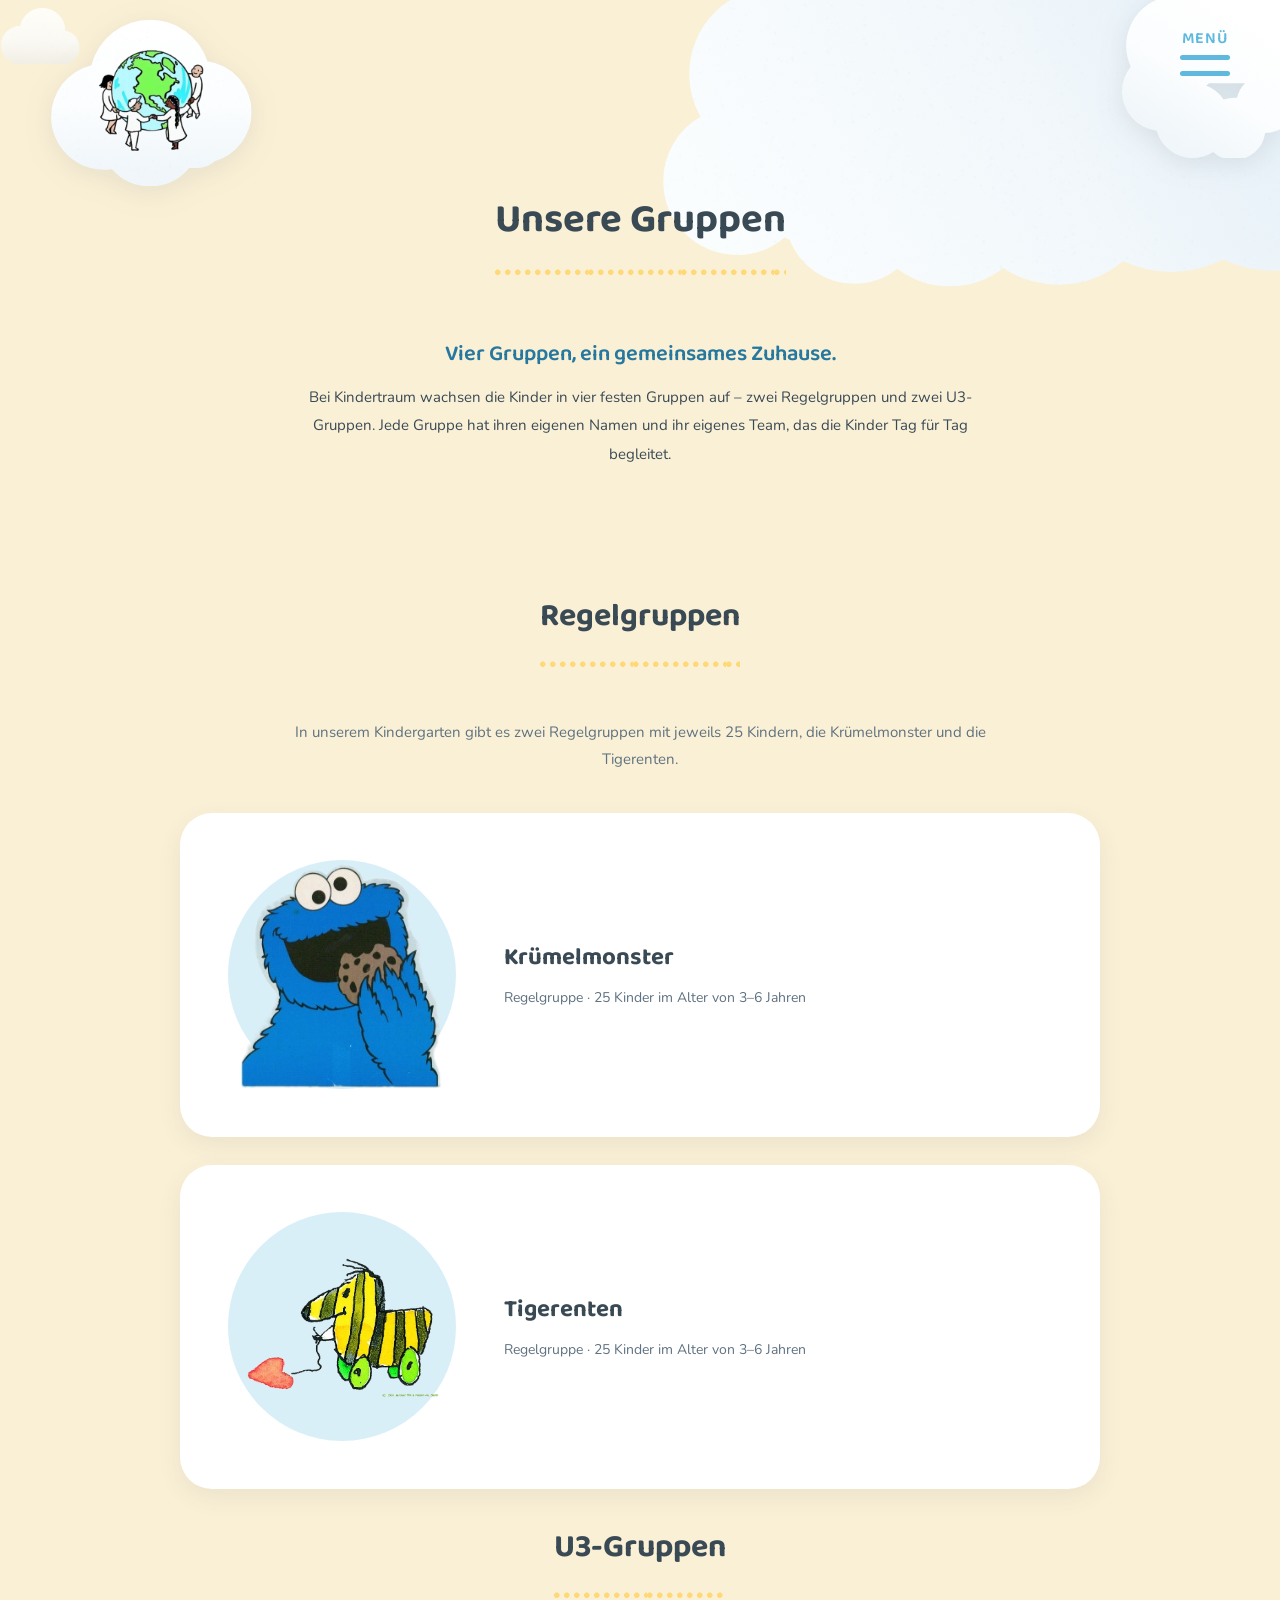
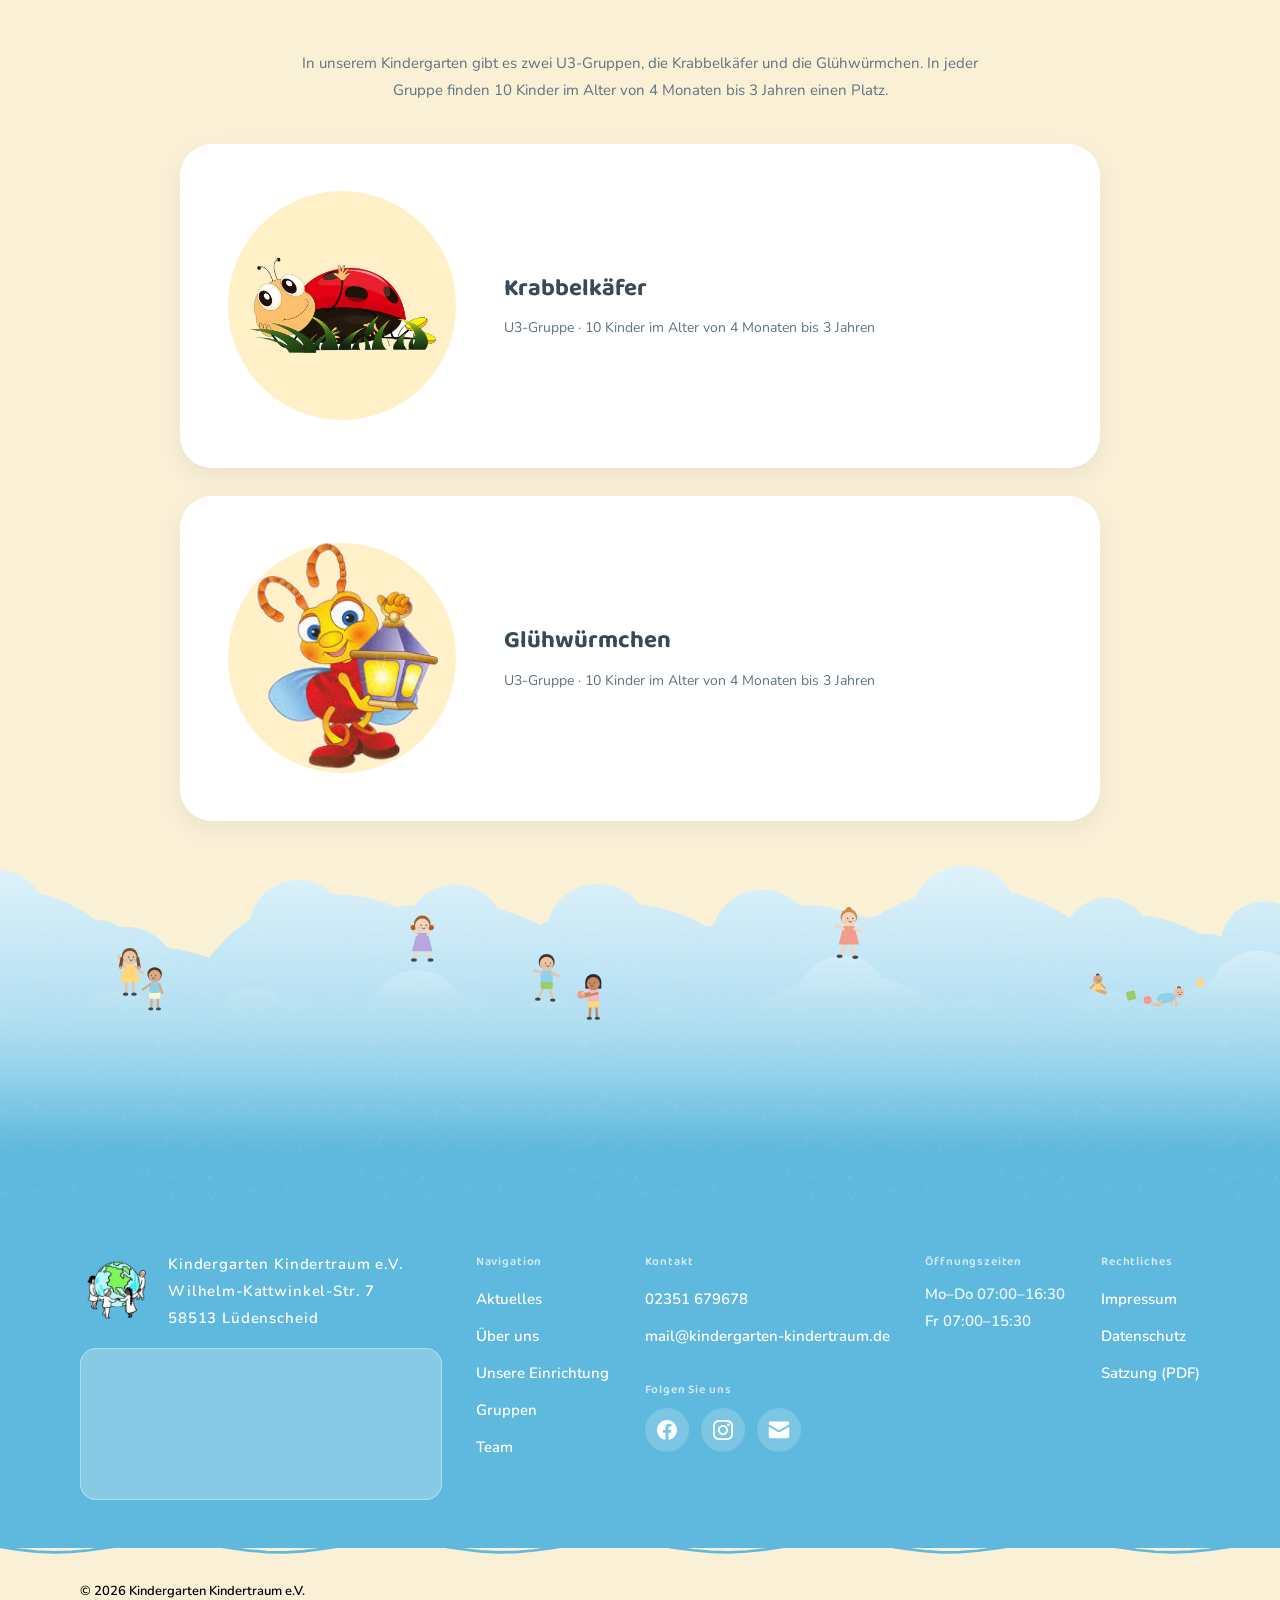
==== commit d6652031: "Vorschau aktualisieren: freigestellte Gruppenbilder Co-Authored-By: Claude Sonnet 5 <noreply@anthrop" ====
--- a/gruppen.html
+++ b/gruppen.html
@@ -170,7 +170,7 @@
 				<ul class="groupList w-state">
 					<li class="groupTile">
 						<figure class="groupTile__fig">
-							<img class="groupTile__img" src="assets/img/regelgruppe/kruemelmonster.jpg" alt="Krümelmonster">
+							<img class="groupTile__img" src="assets/img/regelgruppe/kruemelmonster.png" alt="Krümelmonster">
 						</figure>
 						<div class="groupTile__body">
 							<h3 class="groupTile__name">Krümelmonster</h3>
@@ -179,7 +179,7 @@
 					</li>
 					<li class="groupTile">
 						<figure class="groupTile__fig">
-							<img class="groupTile__img" src="assets/img/regelgruppe/tigerente.jpg" alt="Tigerenten">
+							<img class="groupTile__img" src="assets/img/regelgruppe/tigerente.png" alt="Tigerenten">
 						</figure>
 						<div class="groupTile__body">
 							<h3 class="groupTile__name">Tigerenten</h3>
@@ -200,7 +200,7 @@
 				<ul class="groupList w-state">
 					<li class="groupTile groupTile--u3">
 						<figure class="groupTile__fig">
-							<img class="groupTile__img" src="assets/img/regelgruppe/krabbelkaefer.jpg" alt="Krabbelkäfer">
+							<img class="groupTile__img" src="assets/img/regelgruppe/krabbelkaefer.png" alt="Krabbelkäfer">
 						</figure>
 						<div class="groupTile__body">
 							<h3 class="groupTile__name">Krabbelkäfer</h3>
@@ -209,7 +209,7 @@
 					</li>
 					<li class="groupTile groupTile--u3">
 						<figure class="groupTile__fig">
-							<img class="groupTile__img" src="assets/img/regelgruppe/gluehwuermchen.jpg" alt="Glühwürmchen">
+							<img class="groupTile__img" src="assets/img/regelgruppe/gluehwuermchen.png" alt="Glühwürmchen">
 						</figure>
 						<div class="groupTile__body">
 							<h3 class="groupTile__name">Glühwürmchen</h3>
--- a/assets/css/kindertraum.css
+++ b/assets/css/kindertraum.css
@@ -238,77 +238,103 @@
 	}
 }
 
-/* Logo + Name unten links im Wolkenfeld (statt zentriert über der mittleren Wolke) */
+/* Das Logo sitzt eigenständig mittig auf der vorderen Wolkenbank. */
 .mountain--frontBlock .kvLogo {
 	z-index: 2;
-	left: 20px;
-	right: auto;
-	bottom: calc(30vh - 70px); /* Block-Unterkante liegt bei 130vh → sichtbar am unteren Hero-Rand */
-	width: auto;
+	left: 0;
+	right: 0;
+	bottom: calc(30vh - 95px);
+	width: max-content;
 	max-width: none;
-	display: flex;
-	align-items: center;
-	gap: 12px;
-	pointer-events: auto;
+	display: block;
+	pointer-events: none;
+}
+
+.mountain--frontBlock .kvLogo img {
+	display: block;
+	width: 92px;
+	height: auto;
 	animation: kt-float 5.5s ease-in-out infinite;
 	filter: drop-shadow(0 8px 18px rgba(58, 74, 85, 0.12));
 }
 
-.mountain--frontBlock .kvLogo img {
-	width: 72px;
-	height: auto;
-	flex: 0 0 auto;
-}
-
-.kvLogo__txt {
+.kvHeroText {
+	position: absolute;
+	z-index: 2;
+	left: 24px;
+	bottom: calc(30vh + 40px);
 	display: flex;
 	flex-direction: column;
-	color: var(--kt-ink);
-	line-height: 1.2;
+	align-items: flex-start;
+	width: calc(100% - 48px);
+	color: var(--kt-ink);
+	line-height: 1.08;
+	filter: drop-shadow(0 4px 16px rgba(255, 255, 255, .5));
 }
 
 .kvLogo__welcome,
 .kvLogo__name {
+	display: block;
+	margin: 0;
 	font-family: var(--sansserif-en);
 	font-weight: 700;
-	font-size: 1.8rem;
 }
 
 .kvLogo__welcome {
-	margin-bottom: 0.1em;
+	font-size: clamp(29px, 7vw, 38px);
+	line-height: 1.1;
+}
+
+.kvLogo__name {
+	max-width: 100%;
+	font-size: clamp(30px, 7.5vw, 42px);
+	line-height: 1.08;
+	letter-spacing: -.025em;
 }
 
 .kvLogo__sub {
-	margin-top: 0.25em;
+	margin-top: .45em;
 	font-family: var(--sansserif);
-	font-weight: 600;
-	font-size: 1.2rem;
-	letter-spacing: 0.06em;
+	font-weight: 700;
+	font-size: 15px;
+	letter-spacing: .08em;
 	color: var(--kt-ink-soft);
 }
 
 @media screen and (min-width: 768px) {
 	.mountain--frontBlock .kvLogo {
-		left: 40px;
-		bottom: calc(30vh - 50px);
-		gap: 18px;
-	}
-	.mountain--frontBlock .kvLogo img { width: 110px; }
-	.kvLogo__welcome,
-	.kvLogo__name { font-size: 2.6rem; }
-	.kvLogo__sub { font-size: 1.4rem; }
+		bottom: calc(30vh - 70px);
+	}
+	.mountain--frontBlock .kvLogo img { width: 128px; }
+	.kvHeroText {
+		left: 42px;
+		bottom: calc(30vh + 75px);
+		width: calc(100% - 84px);
+	}
+	.kvLogo__welcome { font-size: 38px; }
+	.kvLogo__name { font-size: 42px; }
+	.kvLogo__sub { font-size: 17px; }
+}
+
+@media screen and (min-width: 901px) {
+	.mountain--frontBlock .kvLogo {
+		bottom: calc(30vh - 45px);
+	}
+	.kvHeroText {
+		bottom: calc(30vh - 40px);
+		width: calc(50% - 150px);
+	}
 }
 
 @media screen and (min-width: 1280px) {
-	.mountain--frontBlock .kvLogo {
-		left: 60px;
-		bottom: calc(30vh - 40px);
-		gap: 22px;
-	}
-	.mountain--frontBlock .kvLogo img { width: 140px; }
-	.kvLogo__welcome,
-	.kvLogo__name { font-size: 3.2rem; }
-	.kvLogo__sub { font-size: 1.6rem; }
+	.mountain--frontBlock .kvLogo img { width: 162px; }
+	.kvHeroText {
+		left: 64px;
+		width: calc(50% - 160px);
+	}
+	.kvLogo__welcome { font-size: clamp(40px, 2.5vw, 50px); }
+	.kvLogo__name { font-size: clamp(42px, 2.7vw, 54px); }
+	.kvLogo__sub { font-size: 19px; }
 }
 
 /* Shinkansen-Slot bleibt im DOM, wird nicht mehr genutzt (Ballon entfernt, 15.09.2026) */
@@ -1089,6 +1115,7 @@
 	.mountain--frontRight img,
 	.mountain--frontBlock .mountain-frontImg img,
 	.mountain--frontBlock .kvLogo,
+	.mountain--frontBlock .kvLogo img,
 	.message:before,
 	.message:after,
 	.ms_frame-bottom,
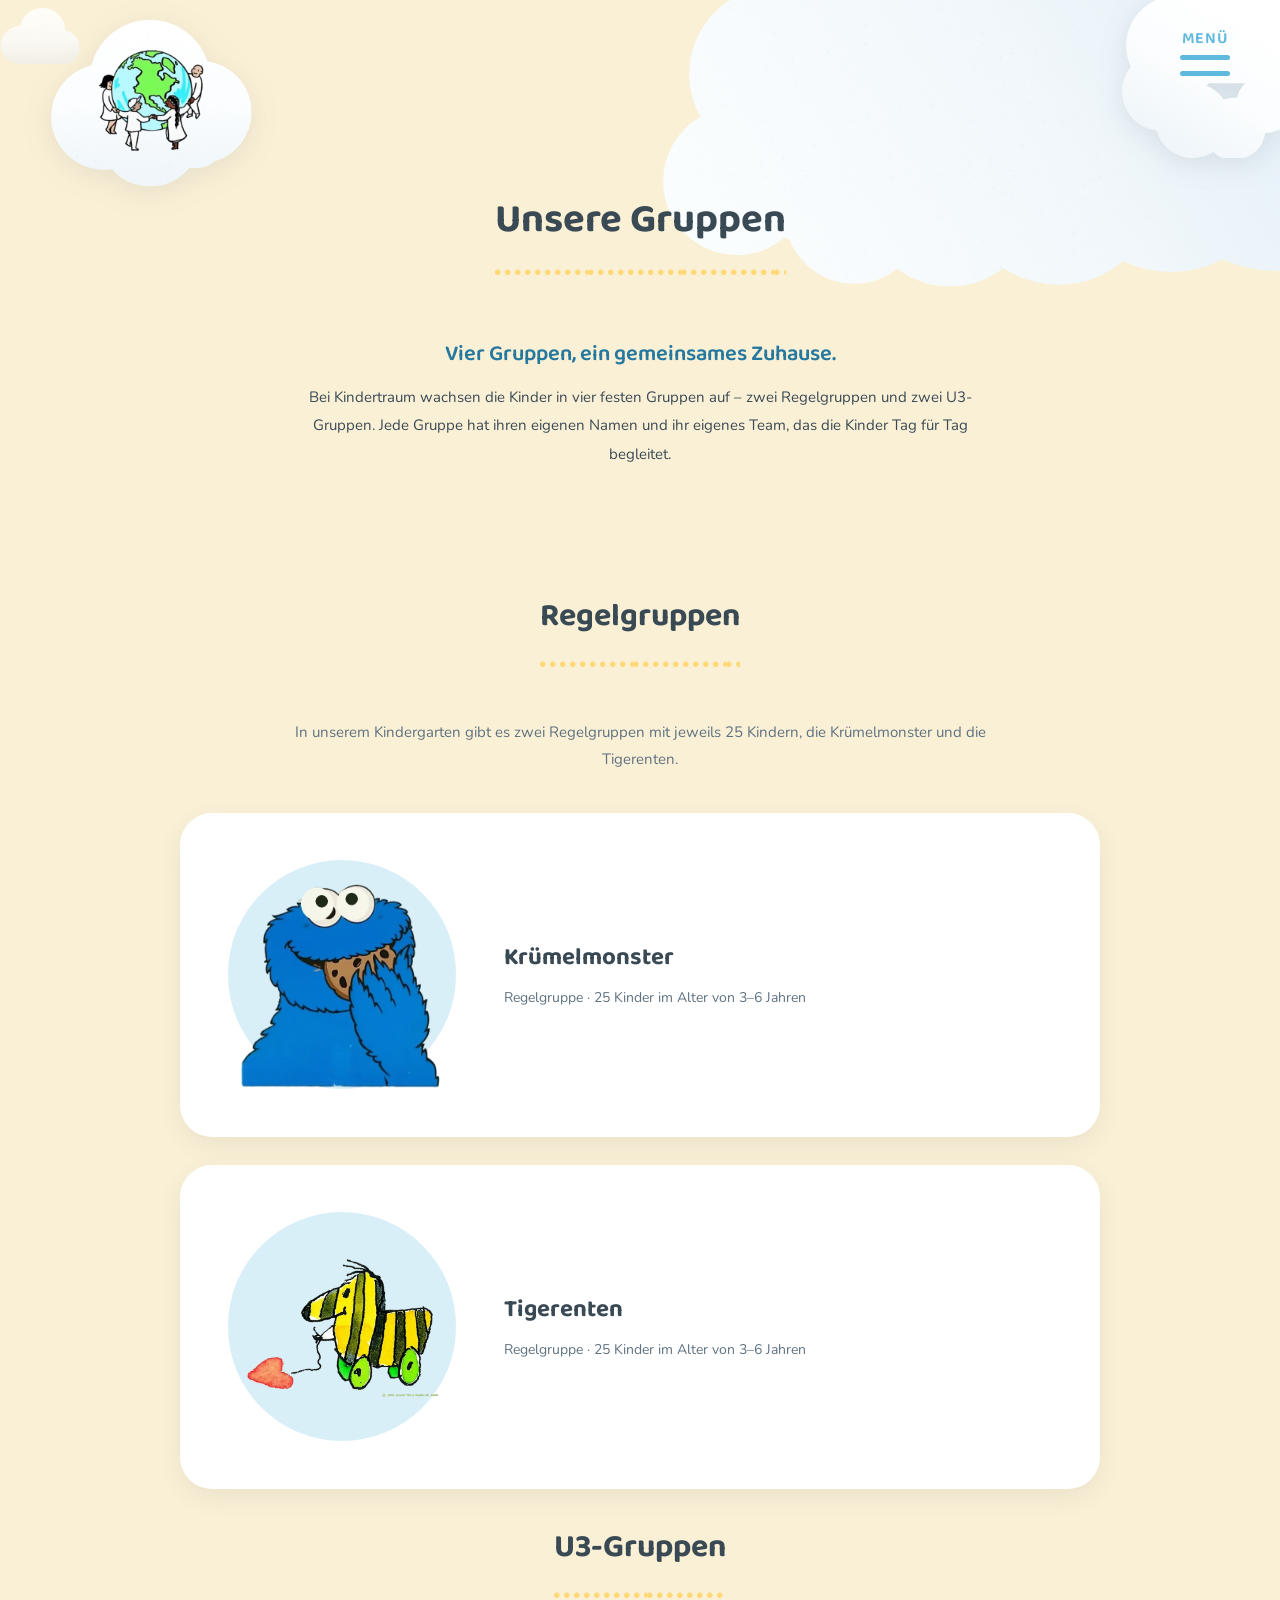
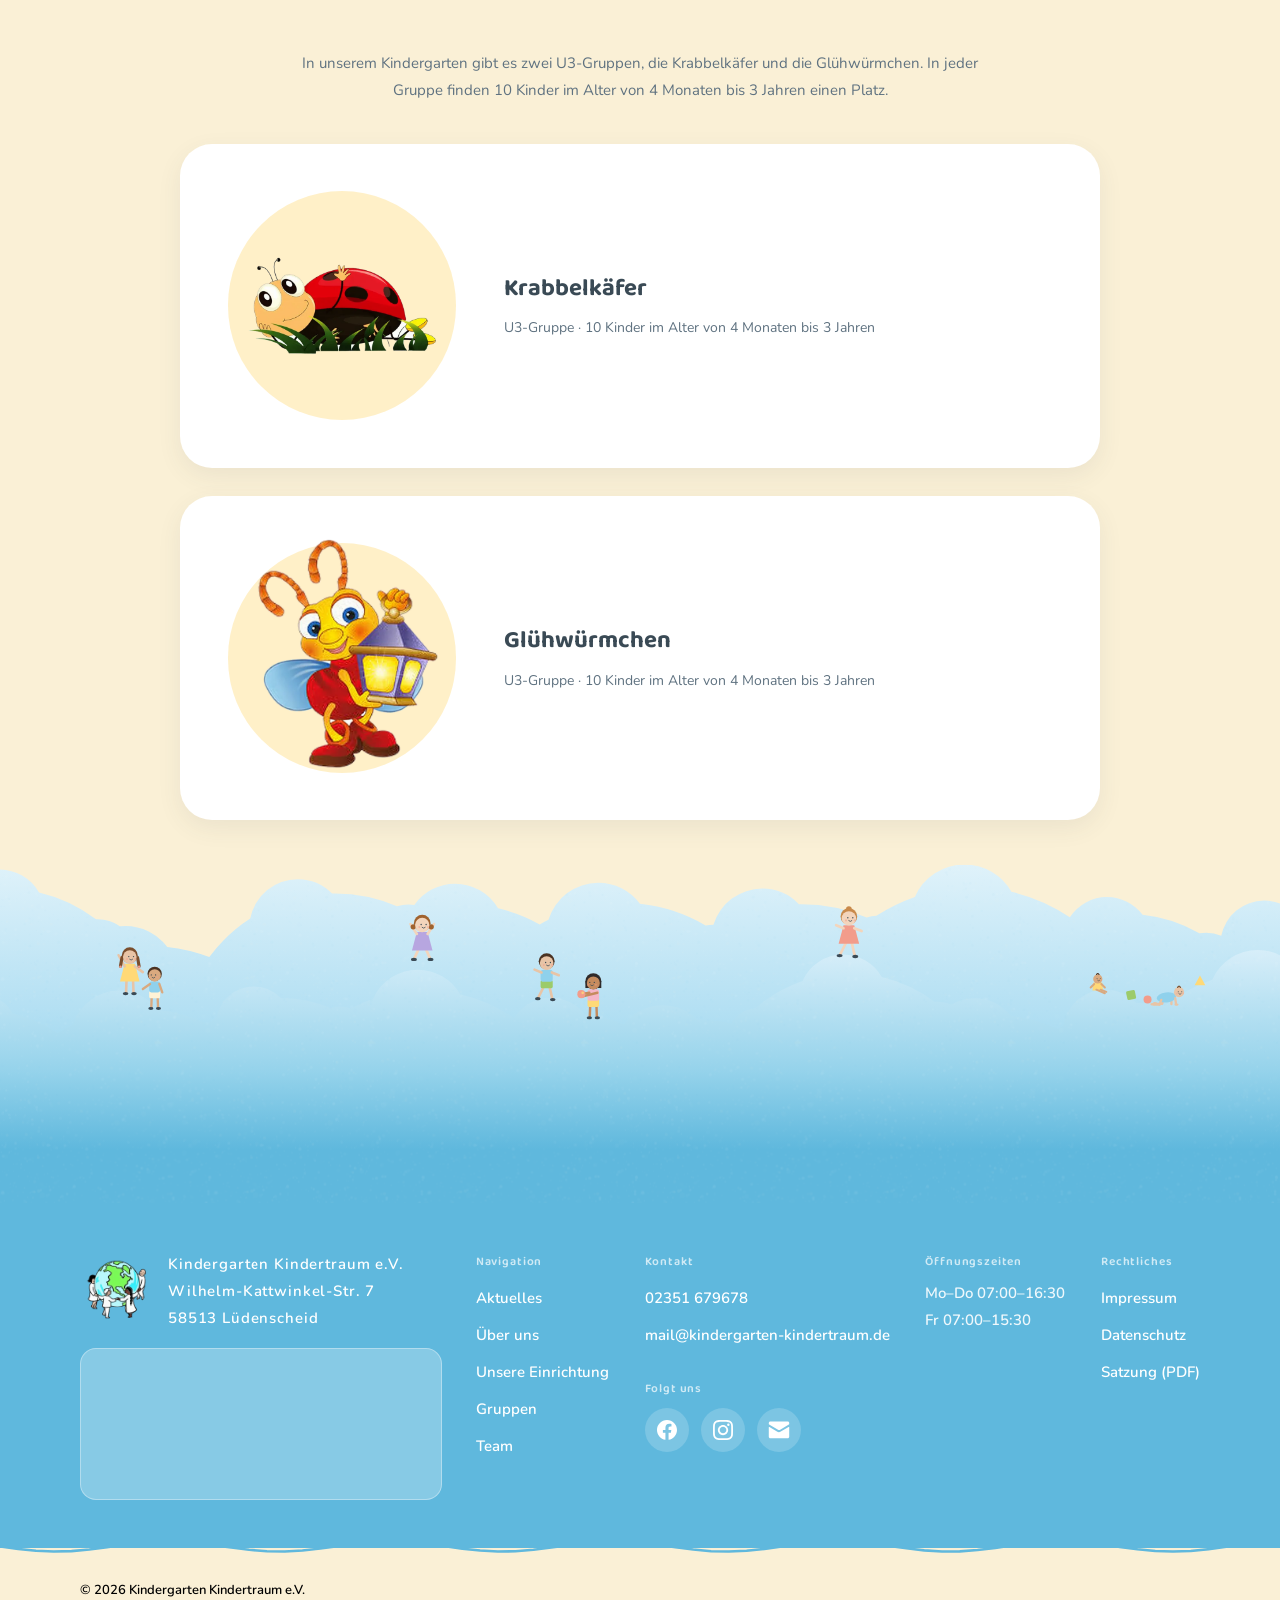
==== commit ea20a25f: "Vorschau aktualisieren: ihr-Anrede + animierte Gruppenfiguren Co-Authored-By: Claude Sonnet 5 <norep" ====
--- a/gruppen.html
+++ b/gruppen.html
@@ -170,7 +170,10 @@
 				<ul class="groupList w-state">
 					<li class="groupTile">
 						<figure class="groupTile__fig">
-							<img class="groupTile__img" src="assets/img/regelgruppe/kruemelmonster.png" alt="Krümelmonster">
+							<picture class="groupTile__motion">
+								<source media="(prefers-reduced-motion: reduce)" srcset="assets/img/regelgruppe/kruemelmonster-still.png">
+								<img class="groupTile__img" src="assets/img/regelgruppe/kruemelmonster-animiert.webp" alt="Krümelmonster" loading="lazy">
+							</picture>
 						</figure>
 						<div class="groupTile__body">
 							<h3 class="groupTile__name">Krümelmonster</h3>
@@ -179,7 +182,10 @@
 					</li>
 					<li class="groupTile">
 						<figure class="groupTile__fig">
-							<img class="groupTile__img" src="assets/img/regelgruppe/tigerente.png" alt="Tigerenten">
+							<picture class="groupTile__motion">
+								<source media="(prefers-reduced-motion: reduce)" srcset="assets/img/regelgruppe/tigerente-still.png">
+								<img class="groupTile__img" src="assets/img/regelgruppe/tigerente-animiert.webp" alt="Tigerenten" loading="lazy">
+							</picture>
 						</figure>
 						<div class="groupTile__body">
 							<h3 class="groupTile__name">Tigerenten</h3>
@@ -200,7 +206,10 @@
 				<ul class="groupList w-state">
 					<li class="groupTile groupTile--u3">
 						<figure class="groupTile__fig">
-							<img class="groupTile__img" src="assets/img/regelgruppe/krabbelkaefer.png" alt="Krabbelkäfer">
+							<picture class="groupTile__motion">
+								<source media="(prefers-reduced-motion: reduce)" srcset="assets/img/regelgruppe/krabbelkaefer-still.png">
+								<img class="groupTile__img" src="assets/img/regelgruppe/krabbelkaefer-animiert.webp" alt="Krabbelkäfer" loading="lazy">
+							</picture>
 						</figure>
 						<div class="groupTile__body">
 							<h3 class="groupTile__name">Krabbelkäfer</h3>
@@ -209,7 +218,10 @@
 					</li>
 					<li class="groupTile groupTile--u3">
 						<figure class="groupTile__fig">
-							<img class="groupTile__img" src="assets/img/regelgruppe/gluehwuermchen.png" alt="Glühwürmchen">
+							<picture class="groupTile__motion">
+								<source media="(prefers-reduced-motion: reduce)" srcset="assets/img/regelgruppe/gluehwuermchen-still.png">
+								<img class="groupTile__img" src="assets/img/regelgruppe/gluehwuermchen-animiert.webp" alt="Glühwürmchen" loading="lazy">
+							</picture>
 						</figure>
 						<div class="groupTile__body">
 							<h3 class="groupTile__name">Glühwürmchen</h3>
@@ -262,7 +274,7 @@
 				<li class="Gf__nav__item"><a href="tel:+492351679678" class="Gf__nav__anchor"><span class="lbl">02351 679678</span></a></li>
 				<li class="Gf__nav__item"><a href="mailto:mail@kindergarten-kindertraum.de" class="Gf__nav__anchor"><span class="lbl">mail@<wbr>kindergarten-kindertraum.de</span></a></li>
 			</ul>
-			<p class="Gf__section-ttl Gf__section-ttl--follow">Folgen Sie uns</p>
+			<p class="Gf__section-ttl Gf__section-ttl--follow">Folgt uns</p>
 			<span class="Gf__social">
 				<a href="#" class="Gf__social-anchor" aria-label="Facebook (Platzhalter)"><i class="icon" data-icon="icon_sns_facebook"></i></a>
 				<a href="#" class="Gf__social-anchor" aria-label="Instagram (Platzhalter)"><i class="icon" data-icon="icon_sns_instagram"></i></a>
--- a/assets/css/kindertraum.css
+++ b/assets/css/kindertraum.css
@@ -2347,6 +2347,10 @@
 	opacity: 0.4;
 }
 
+.groupTile__motion {
+	display: contents;
+}
+
 .groupTile__img {
 	position: relative;
 	width: 78%;
